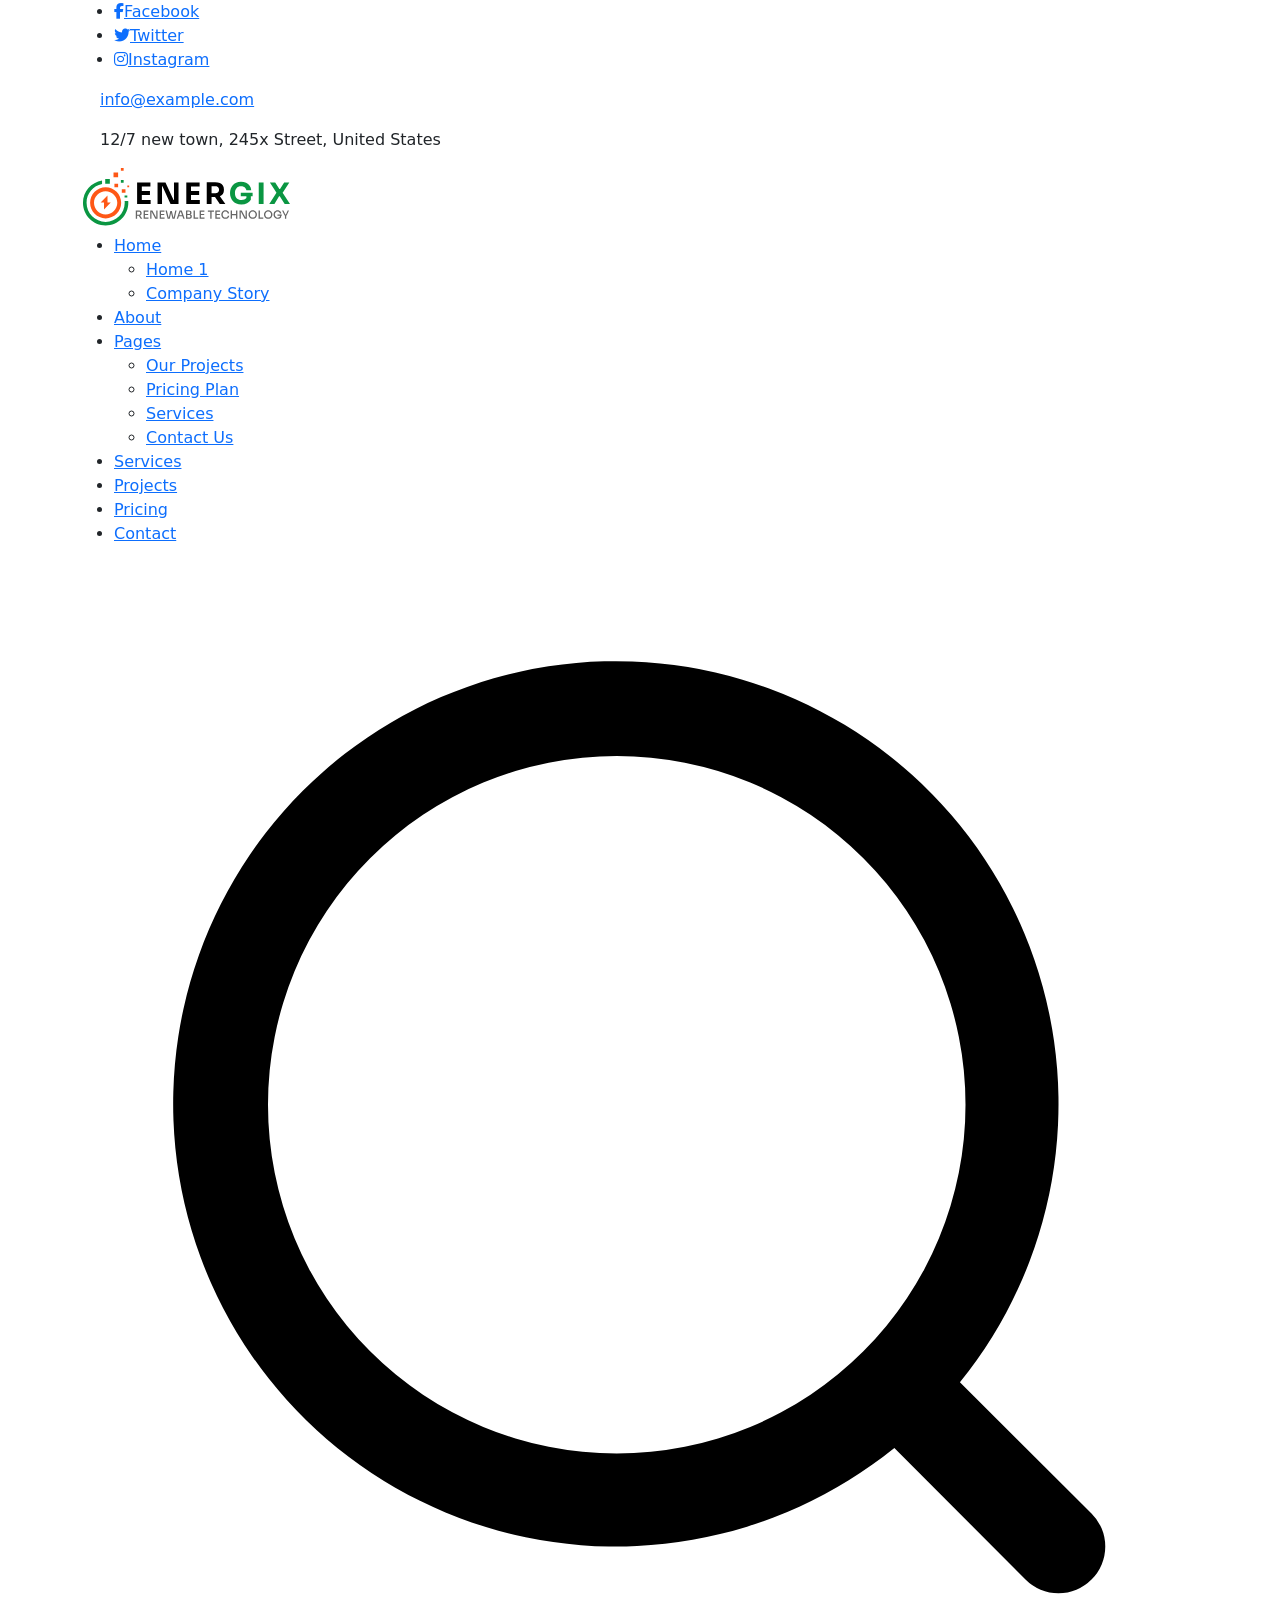
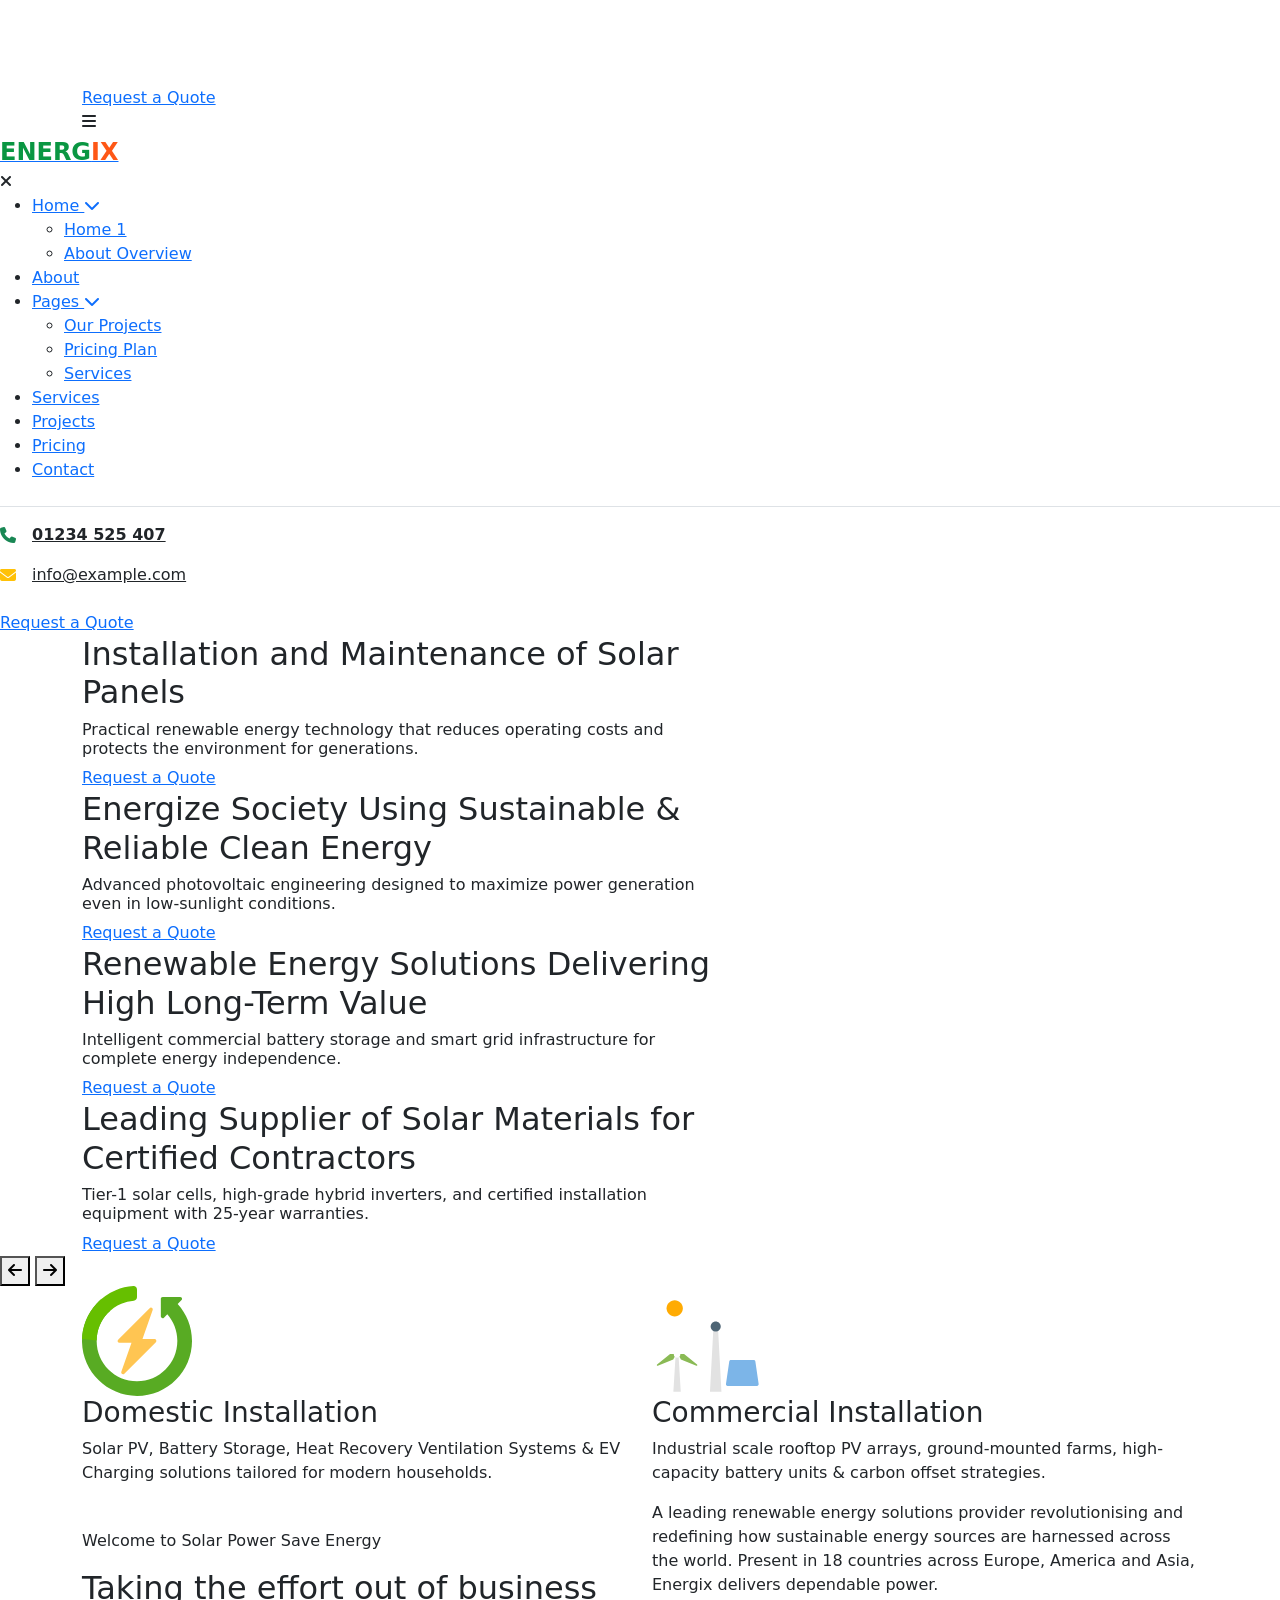
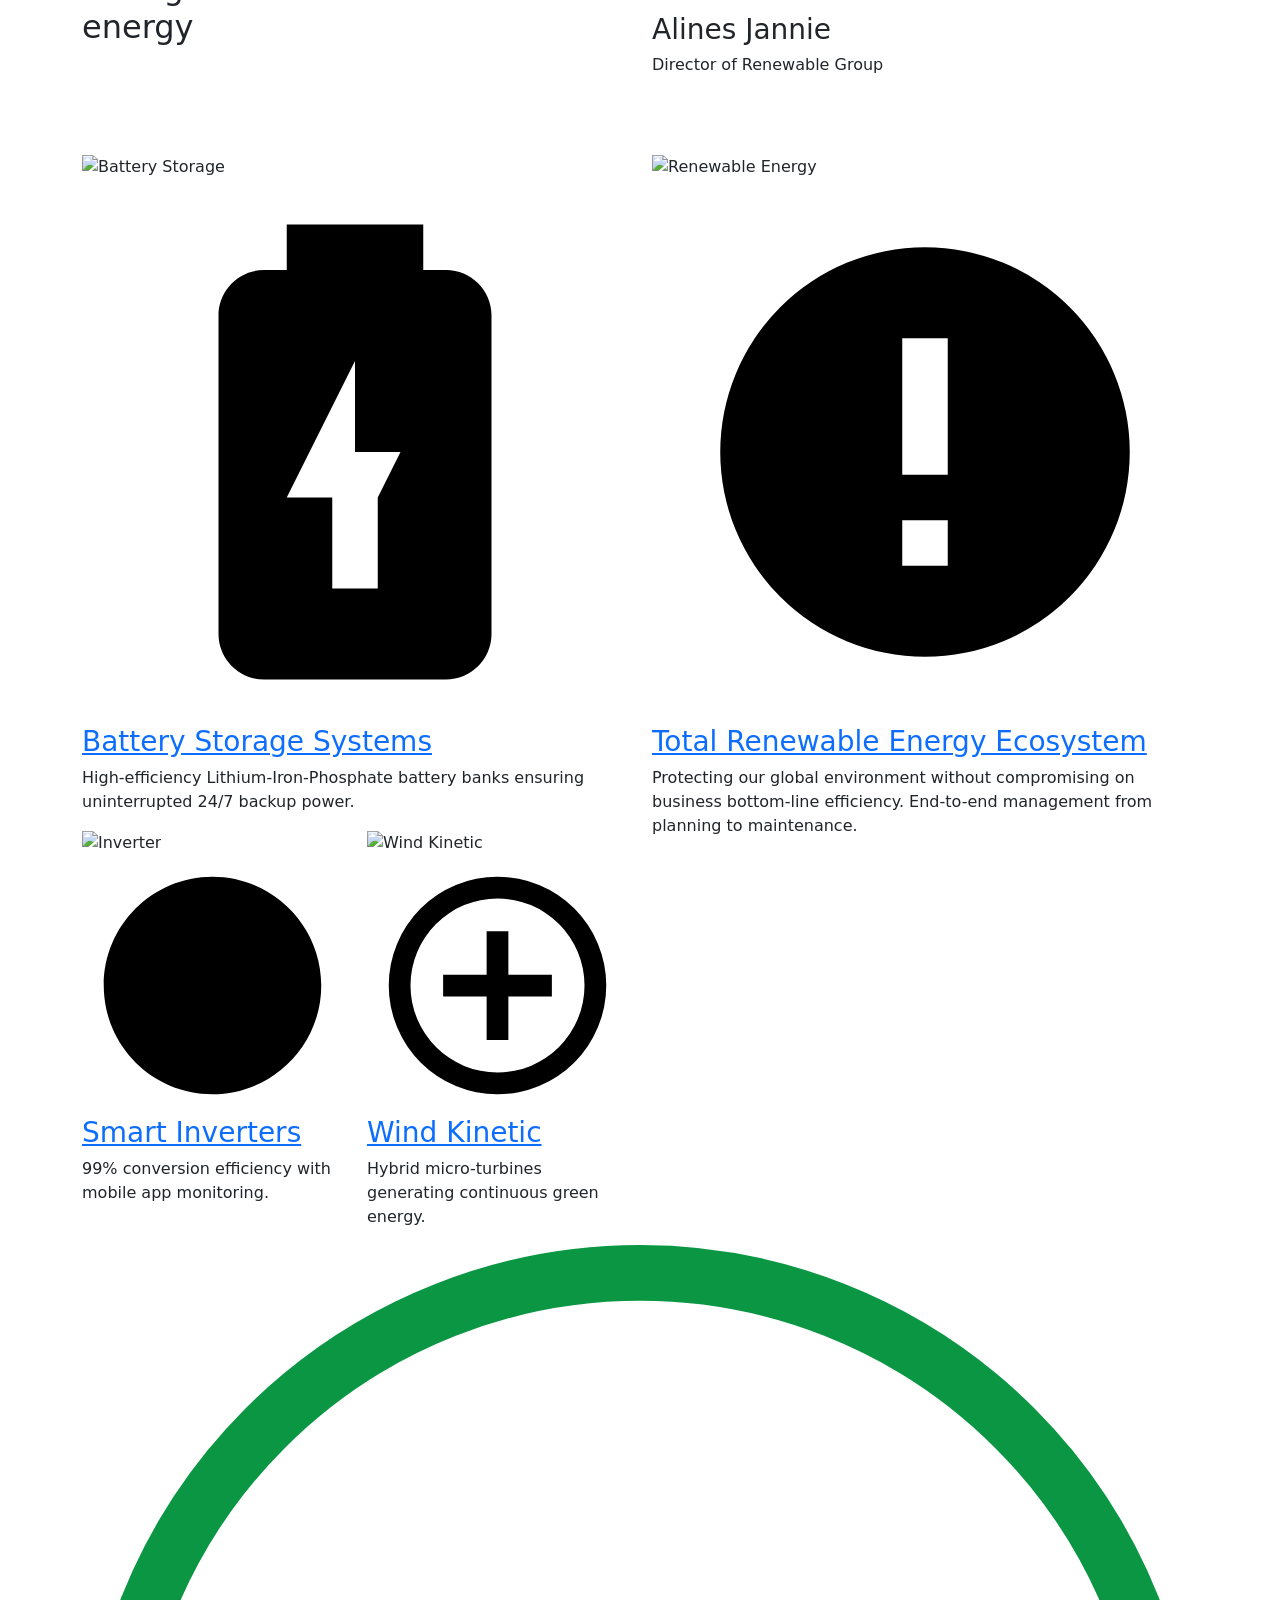
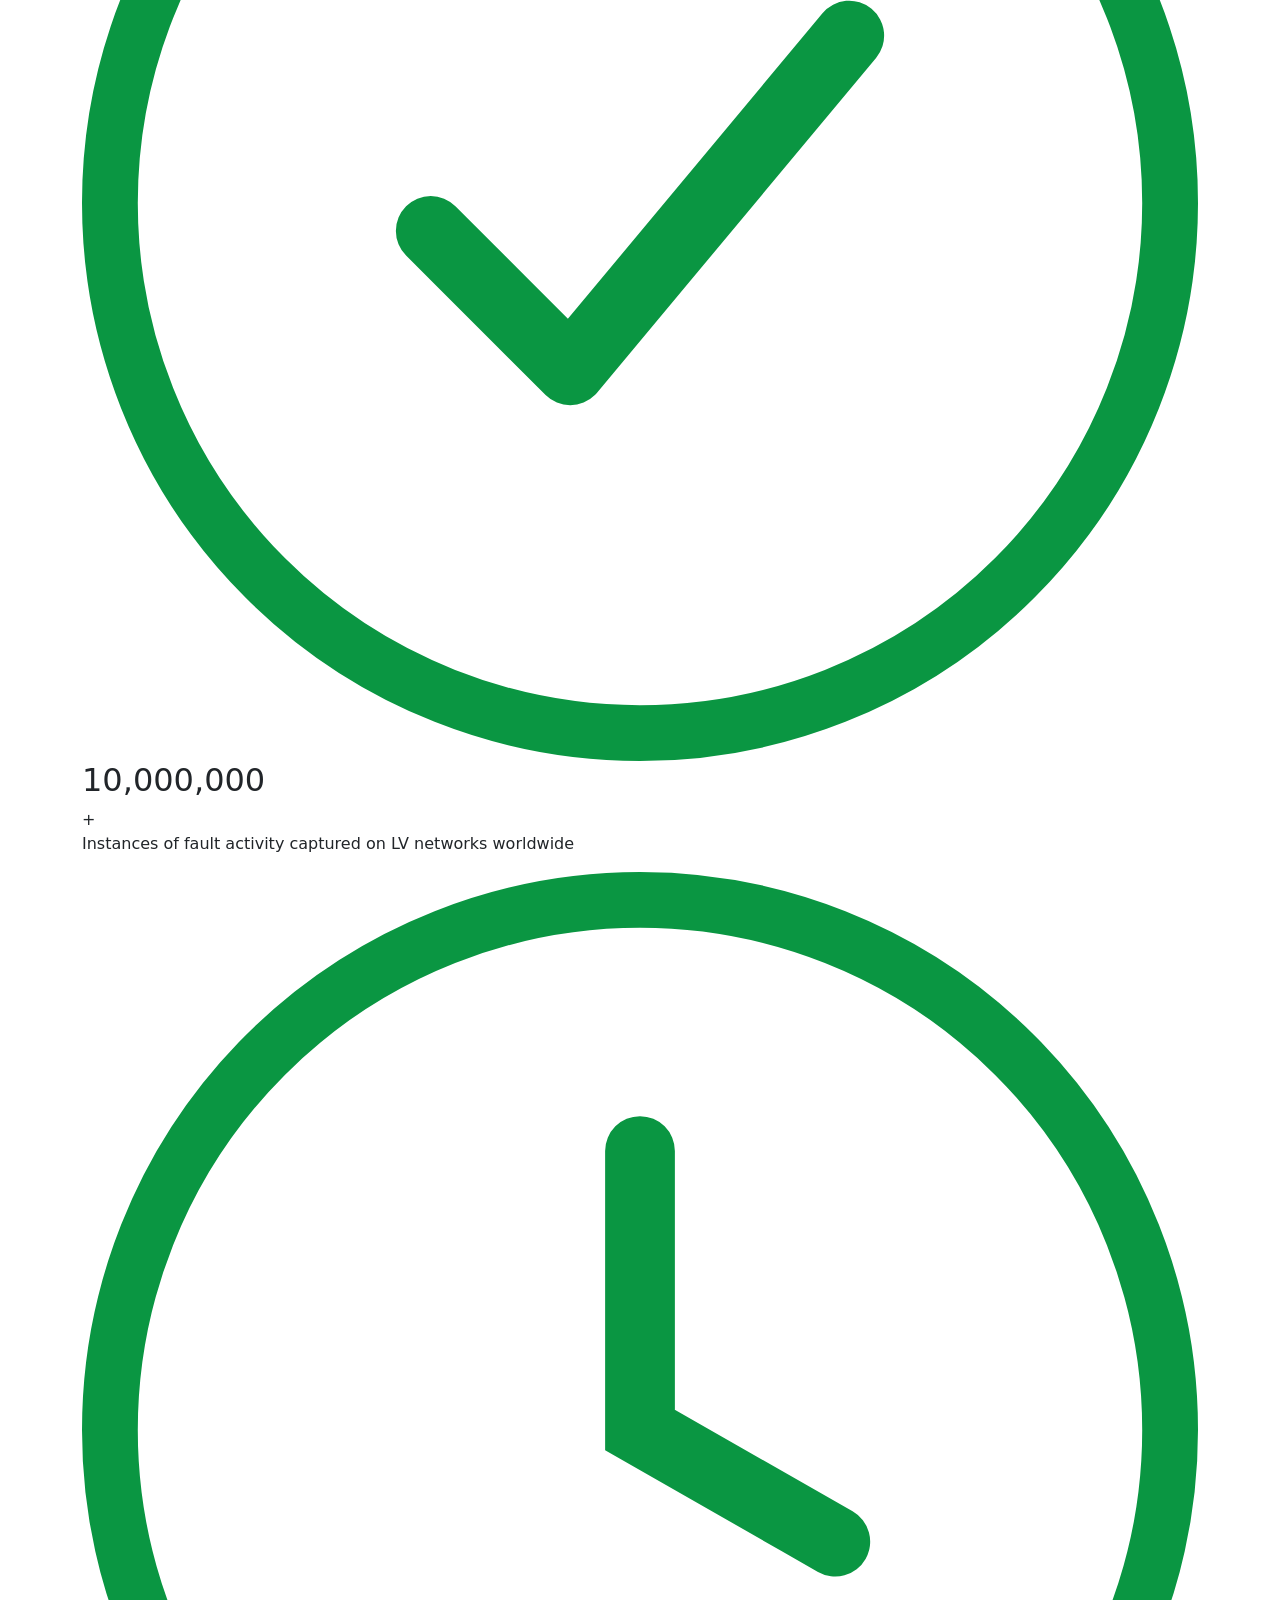
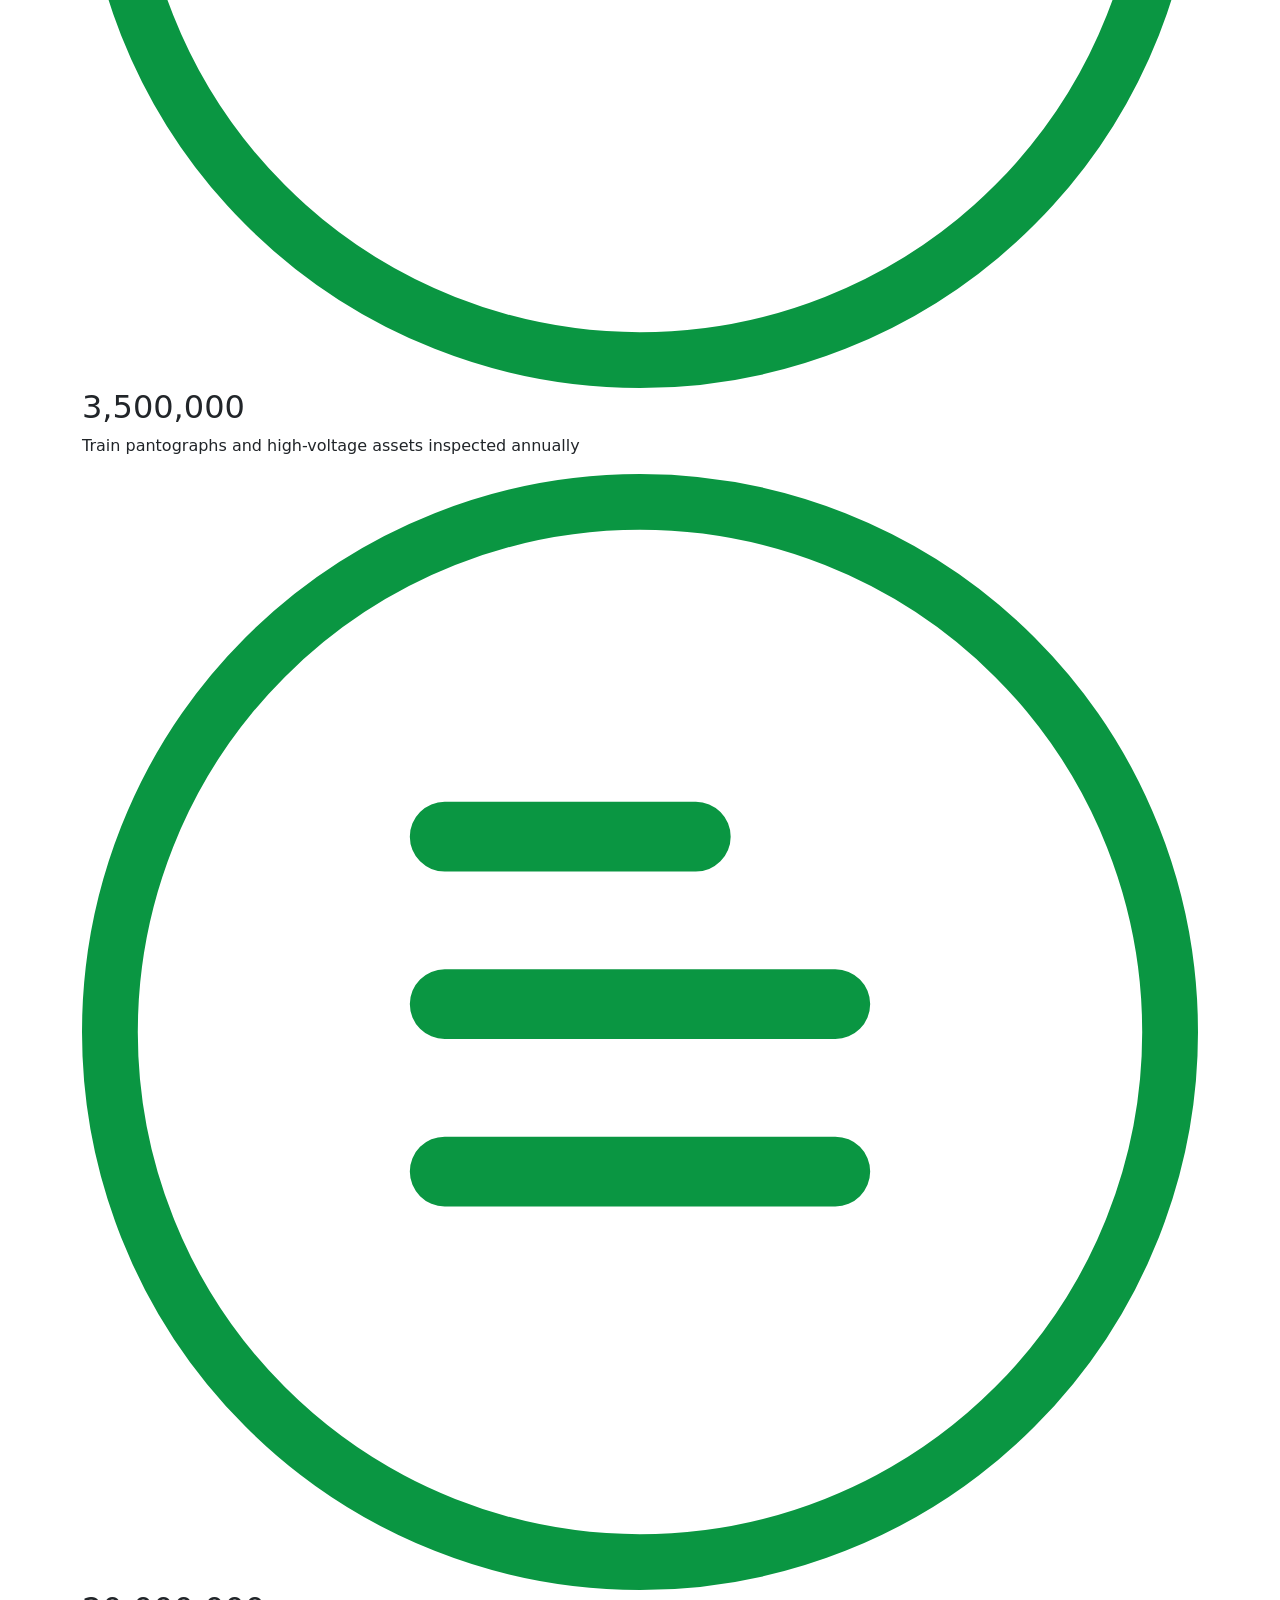
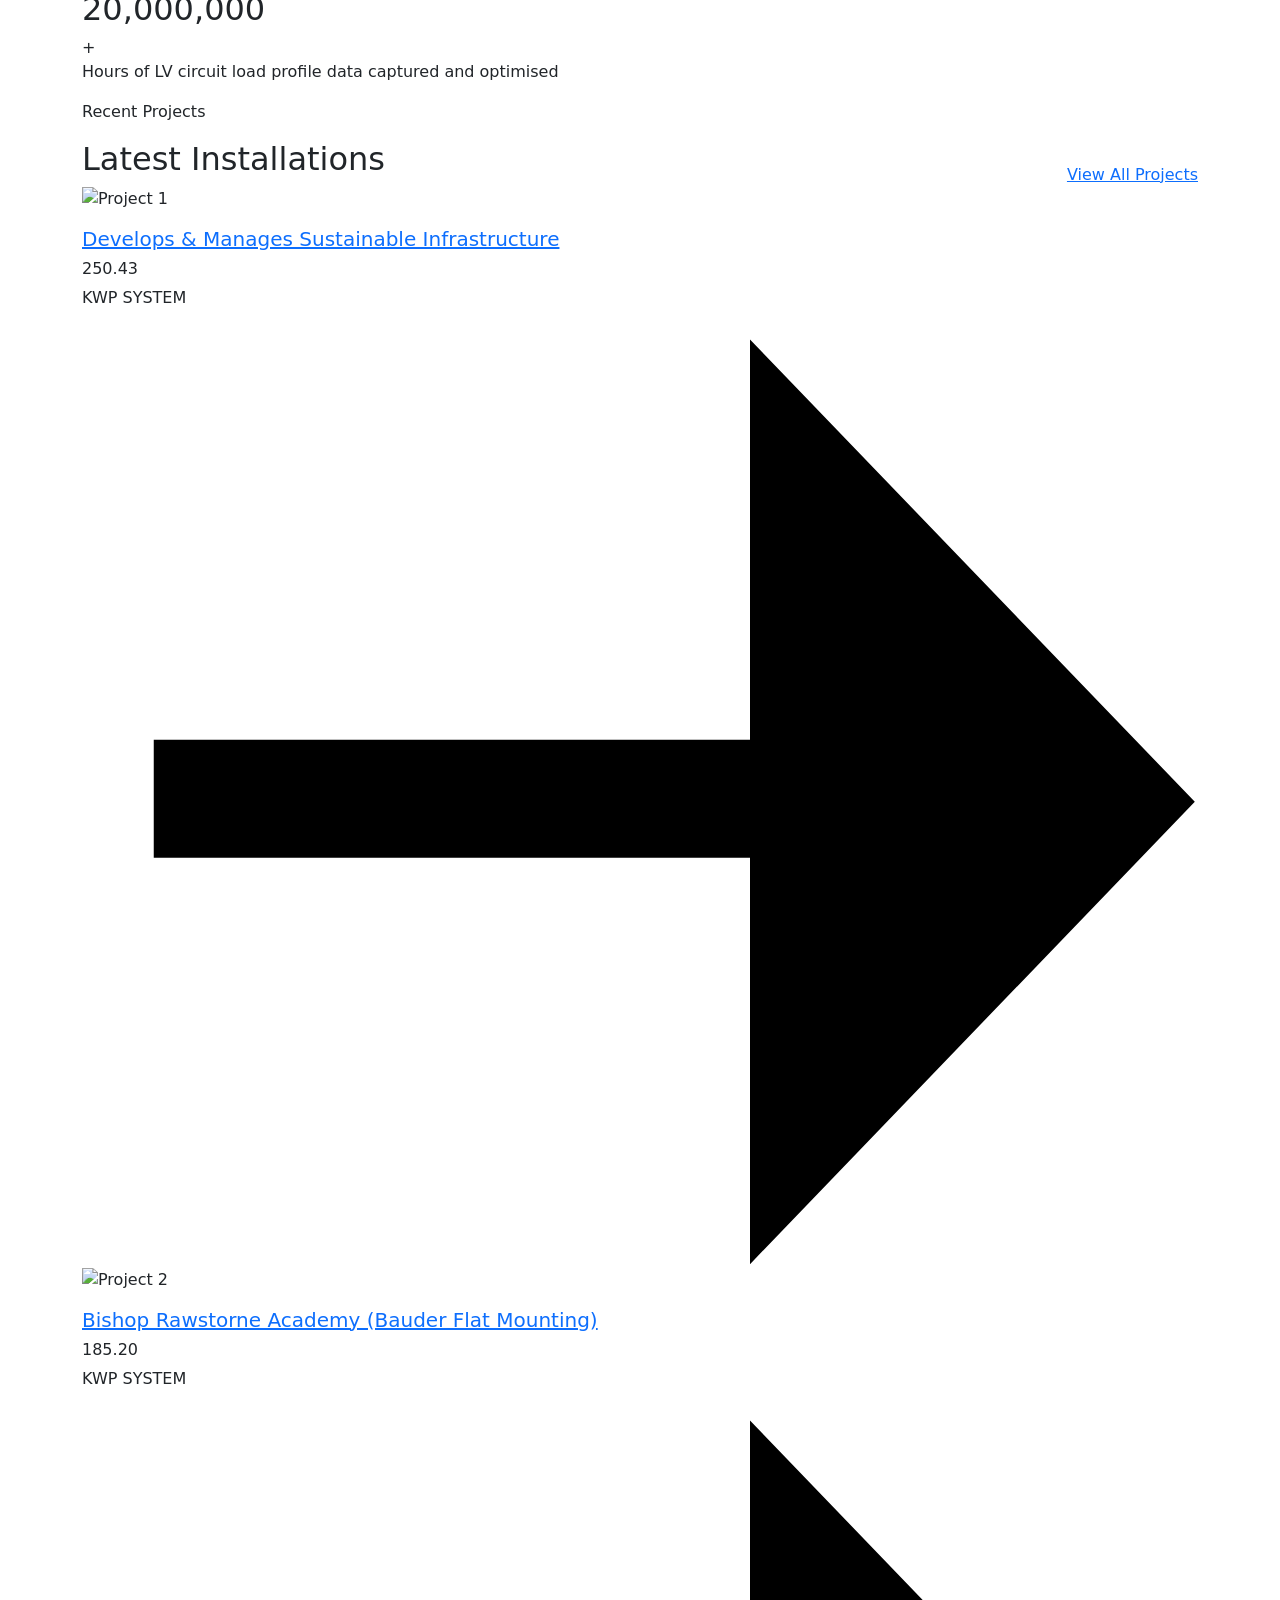
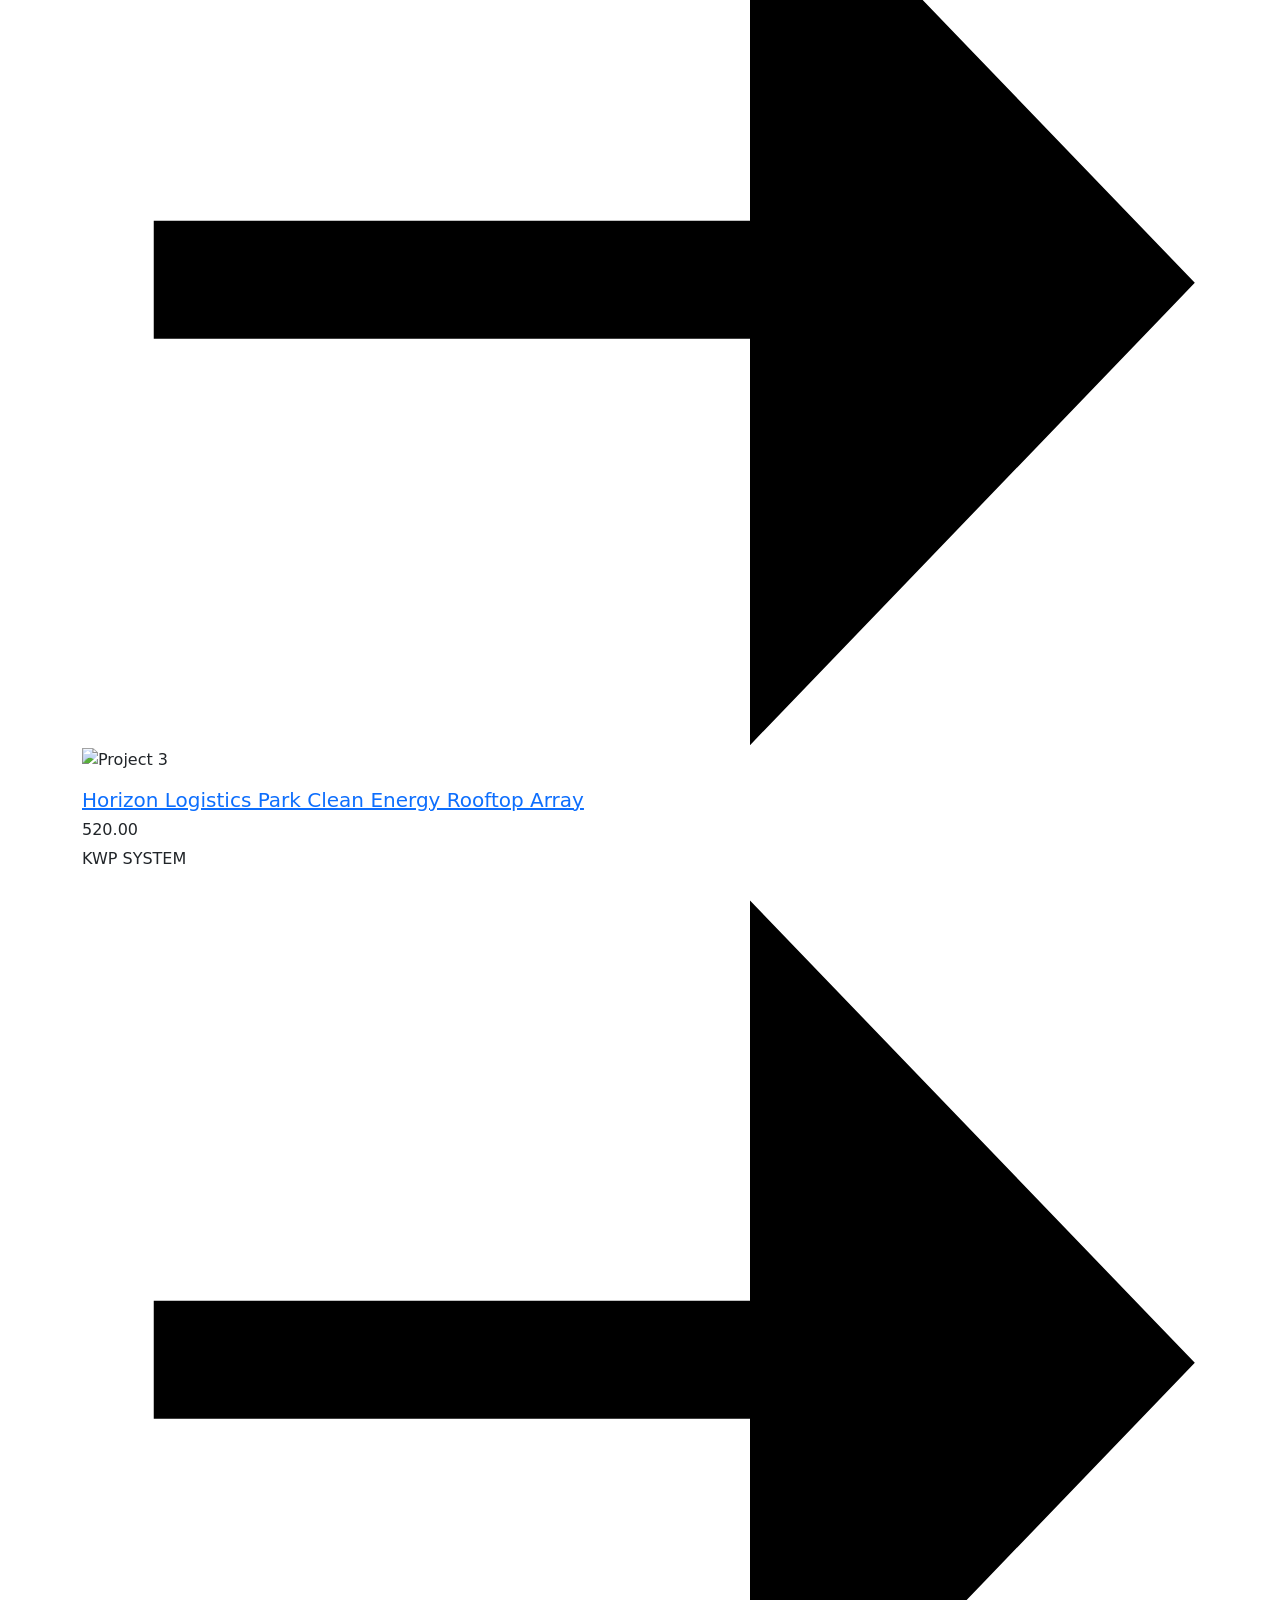
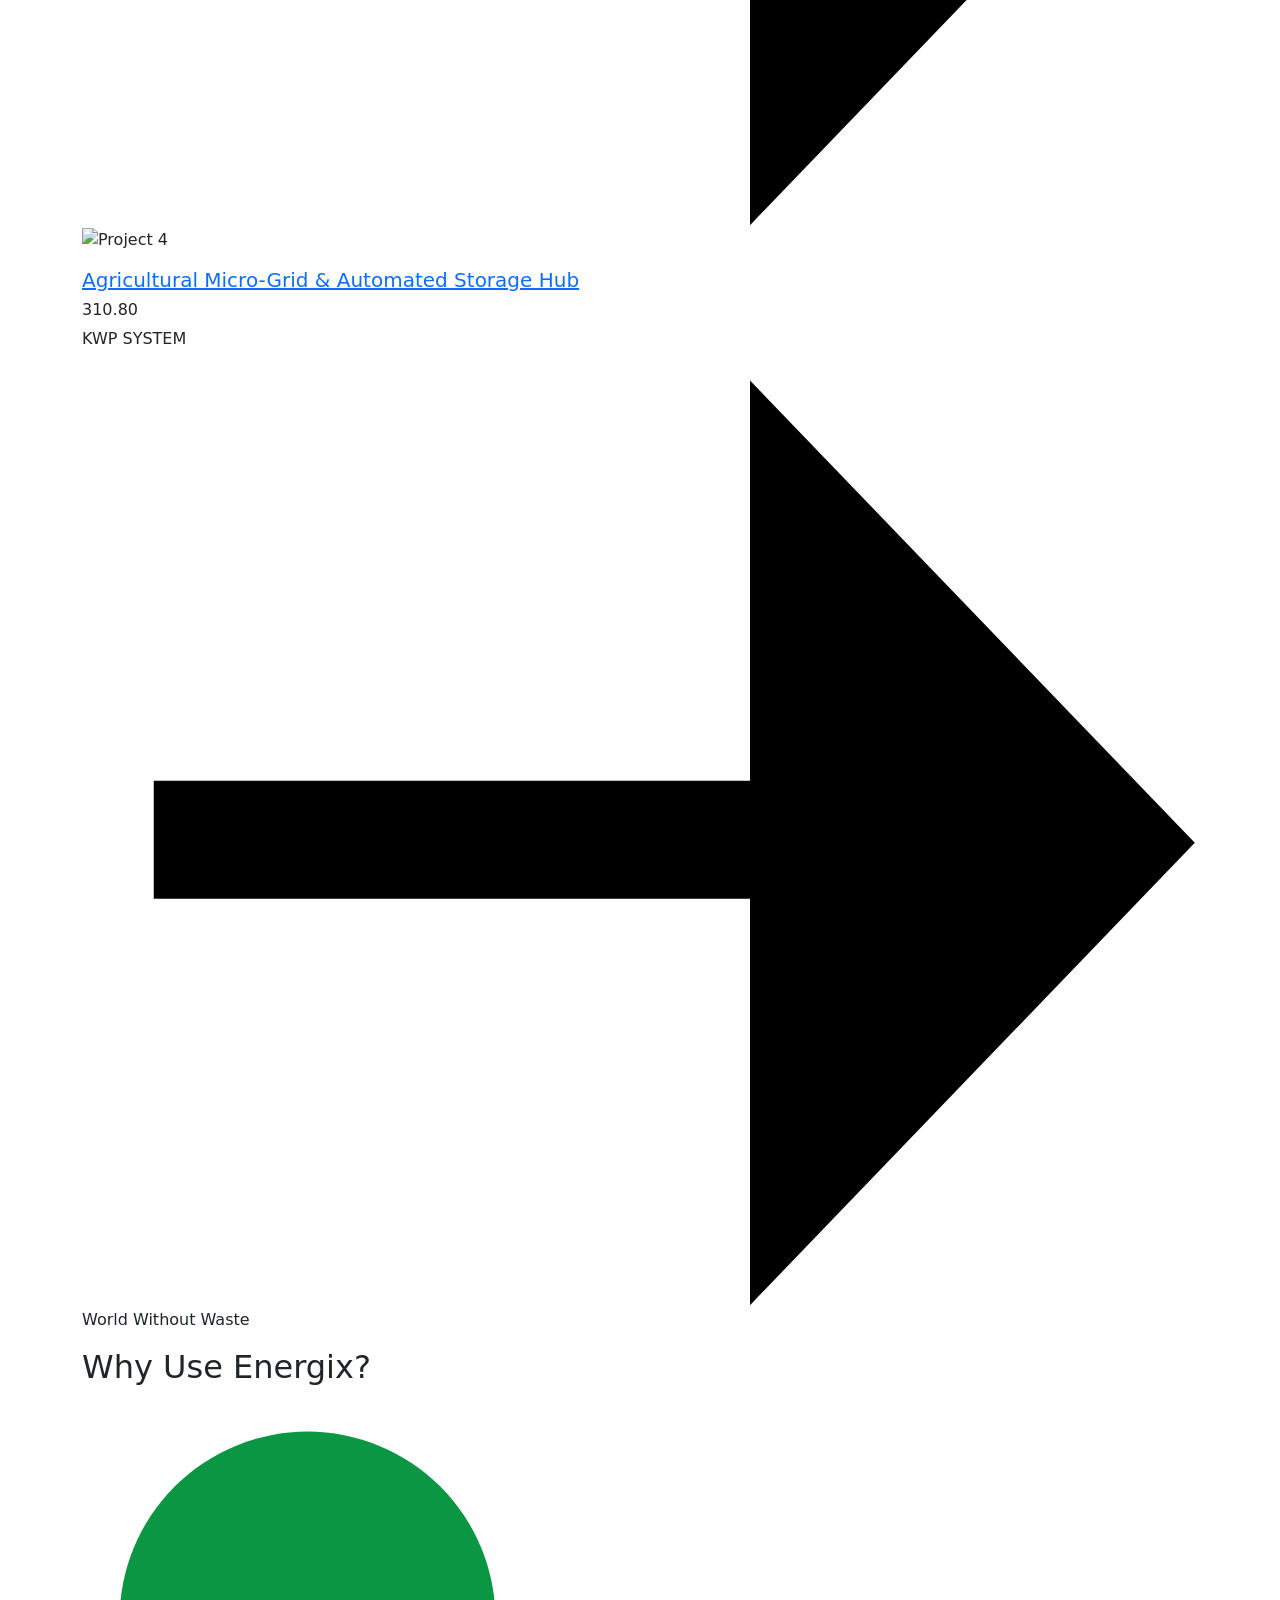
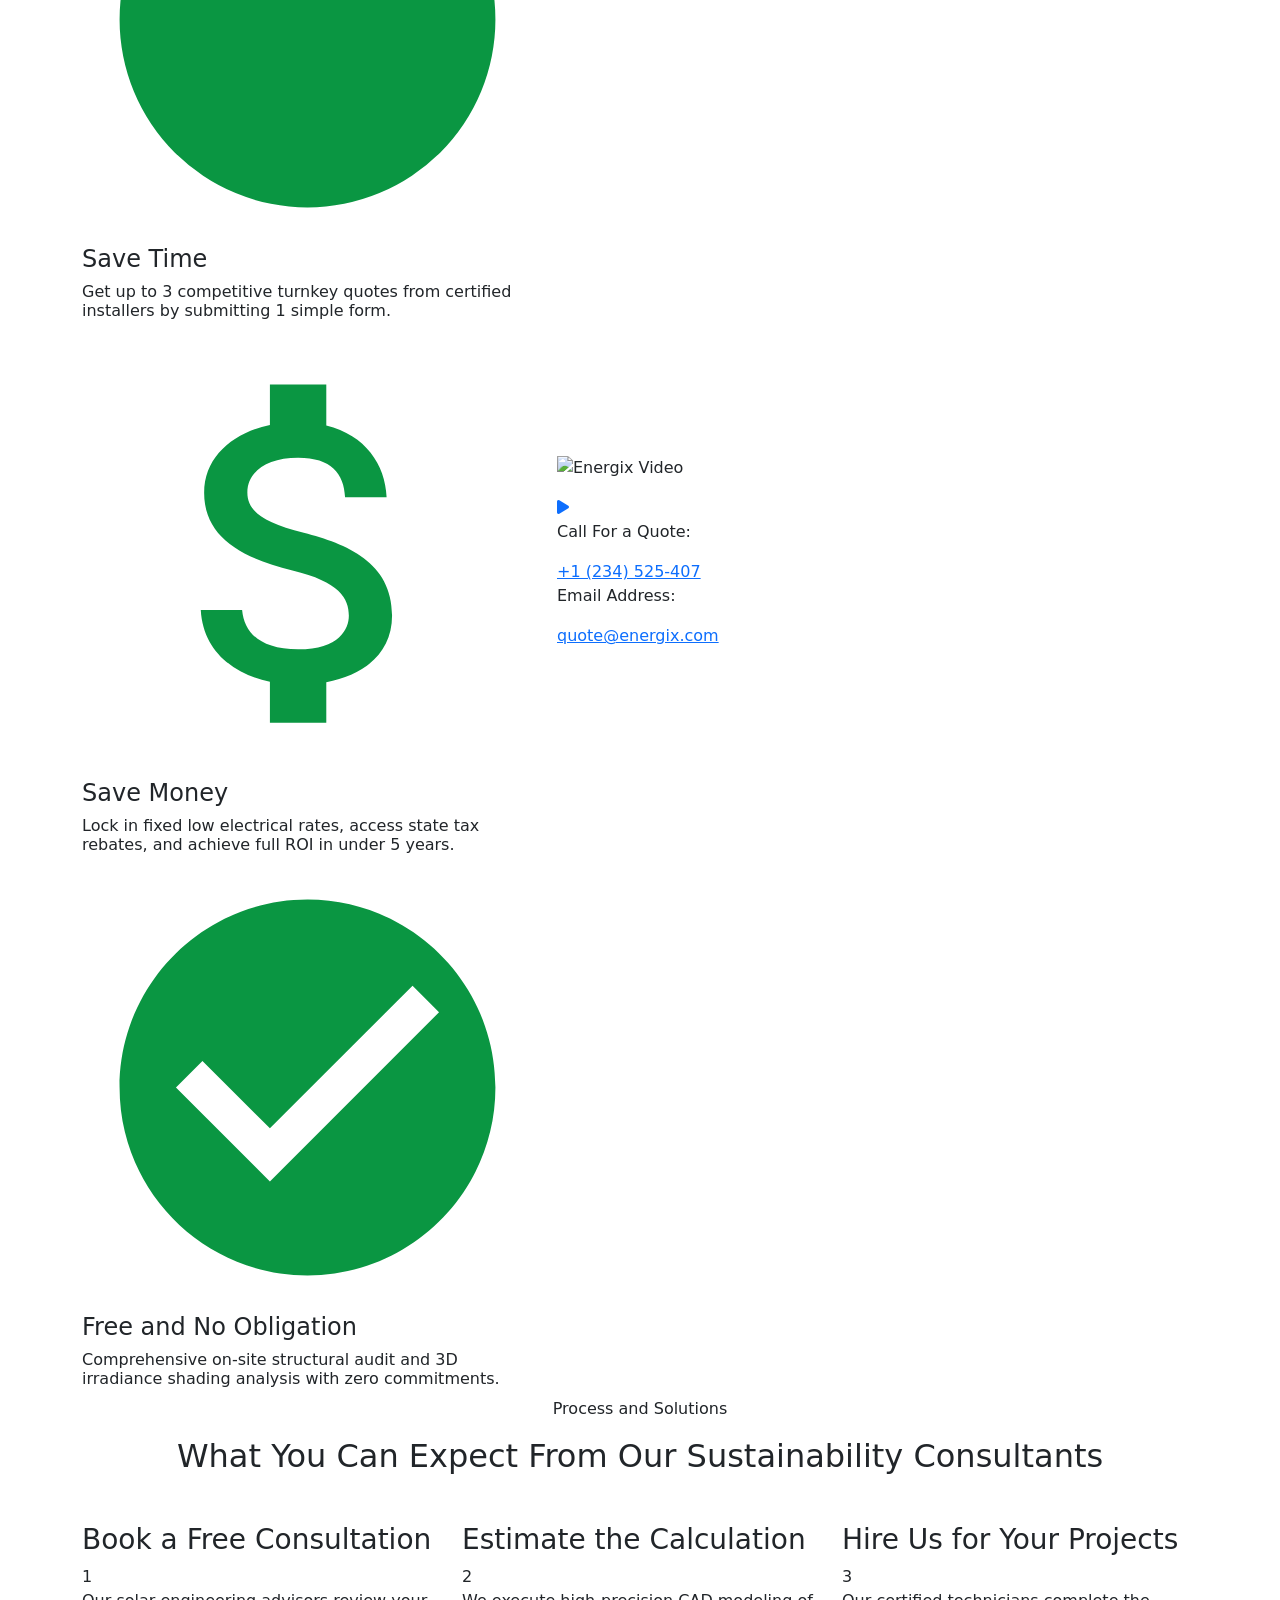
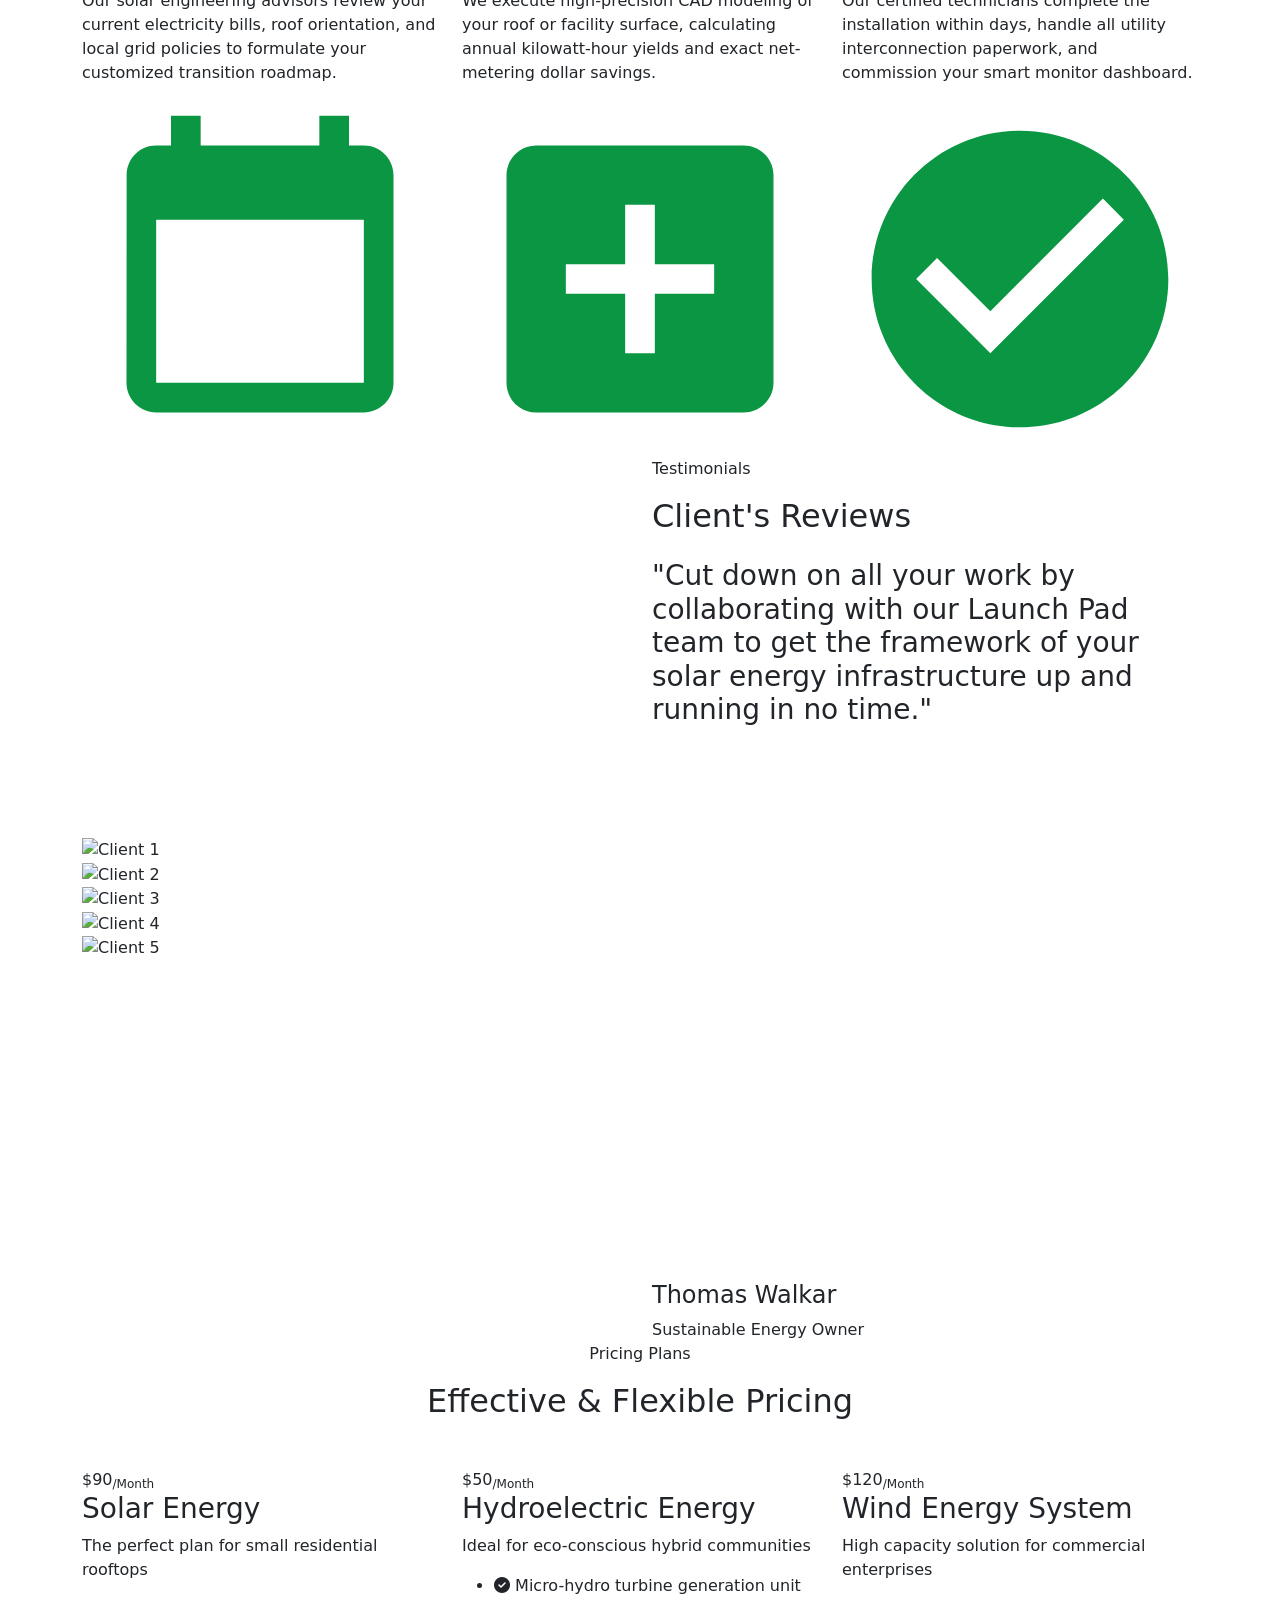
==== index.html @ c4b63432 "Add files via upload" ====
<!DOCTYPE html>
<html lang="en">
<head>
  <meta charset="utf-8">
  <meta name="viewport" content="width=device-width, initial-scale=1.0">
  <title>Energix - Solar & Renewable Energy</title>
  <link rel="icon" type="image/png" href="https://wellconcept.co/html/energix/assets/img/favicon.png">

  <!-- Google Fonts: Sora -->
  <link rel="preconnect" href="https://fonts.googleapis.com">
  <link rel="preconnect" href="https://fonts.gstatic.com" crossorigin>
  <link href="https://fonts.googleapis.com/css2?family=Sora:wght@300;400;500;600;700;800&display=swap" rel="stylesheet">

  <!-- Bootstrap 5 CSS -->
  <link rel="stylesheet" href="https://cdn.jsdelivr.net/npm/bootstrap@5.3.2/dist/css/bootstrap.min.css">
  <!-- Font Awesome 6 -->
  <link rel="stylesheet" href="https://cdnjs.cloudflare.com/ajax/libs/font-awesome/6.4.2/css/all.min.css">

  <!-- Custom Stylesheets -->
  <link rel="stylesheet" href="assets/css/style.css">
  <link rel="stylesheet" href="assets/css/responsive.css">
  <link rel="stylesheet" href="assets/css/color.css">
</head>
<body>

<!-- Preloader -->
<div class="preloader">
  <div class="multi-spinner-container">
    <div class="multi-spinner">
      <div class="multi-spinner">
        <div class="multi-spinner">
          <div class="multi-spinner"></div>
        </div>
      </div>
    </div>
  </div>
</div>

<!-- Header -->
<header>
  <div class="top-bar">
    <div class="container">
      <div class="top-bar-text">
        <ul>
          <li><a href="#"><i class="fa-brands fa-facebook-f"></i>Facebook</a></li>
          <li><a href="#"><i class="fa-brands fa-twitter"></i>Twitter</a></li>
          <li><a href="#"><i class="fa-brands fa-instagram"></i>Instagram</a></li>
        </ul>
        <div class="top-bar-mail">
          <div class="d-flex align-items-center">
            <i>
              <svg width="18" height="15" viewBox="0 0 19 16" fill="none" xmlns="http://www.w3.org/2000/svg">
                <path d="M0.833252 10.7083C0.488074 10.7083 0.208252 10.9881 0.208252 11.3333C0.208252 11.6785 0.488074 11.9583 0.833252 11.9583H3.33325C3.67843 11.9583 3.95825 11.6785 3.95825 11.3333C3.95825 10.9881 3.67843 10.7083 3.33325 10.7083H0.833252Z" fill="white"/>
                <path d="M0.833252 13.2083C0.488074 13.2083 0.208252 13.4881 0.208252 13.8333C0.208252 14.1785 0.488074 14.4583 0.833252 14.4583H5.83325C6.17843 14.4583 6.45825 14.1785 6.45825 13.8333C6.45825 13.4881 6.17843 13.2083 5.83325 13.2083H0.833252Z" fill="white"/>
                <path d="M2.59071 2.24172L2.5 2.16667C2.757 1.81294 3.0305 1.55276 3.38422 1.29576C4.4795 0.5 6.04189 0.5 9.16667 0.5H10.8333C13.9581 0.5 15.5205 0.5 16.6157 1.29576C16.9695 1.55276 17.2214 1.78443 17.4784 2.13816L17.3737 2.24225L15.4505 4.16551C14.0491 5.56689 13.0416 6.5725 12.1726 7.23558C11.318 7.88758 10.6712 8.14908 9.99992 8.14908C9.3285 8.14908 8.68175 7.88758 7.82717 7.23558C6.95817 6.5725 5.95066 5.56689 4.54927 4.16551L2.92989 2.54612L2.59071 2.24172Z" fill="white"/>
                <path d="M1.6665 8.00002C1.6665 5.80009 1.6665 4.37457 1.94419 3.34125L2.06971 3.45391L3.69904 5.08322C5.05926 6.44344 6.12525 7.50944 7.06879 8.22936C8.03456 8.96619 8.94517 9.39911 9.99975 9.39911C11.0543 9.39911 11.9649 8.96619 12.9307 8.22936C13.8742 7.50944 14.9402 6.44344 16.3004 5.08324L18.0527 3.33093C18.3332 4.36507 18.3332 5.79277 18.3332 8.00002C18.3332 11.1248 18.3332 12.6872 17.5374 13.7824C17.2804 14.1362 16.9693 14.4473 16.6156 14.7043C15.5203 15.5 13.9579 15.5 10.8332 15.5H9.1665C7.9762 15.5 7.0126 15.5 6.21518 15.456C6.95154 15.2834 7.49984 14.6224 7.49984 13.8334C7.49984 12.9129 6.75365 12.1667 5.83317 12.1667H4.77687C4.91868 11.9215 4.99984 11.6369 4.99984 11.3334C4.99984 10.4129 4.25365 9.66669 3.33317 9.66669H1.67251C1.6665 9.16577 1.6665 8.61294 1.6665 8.00002Z" fill="white"/>
              </svg>
            </i>
            <a href="mailto:info@example.com"><p>info@example.com</p></a>
          </div>
          <div class="d-flex align-items-center">
            <i>
              <svg width="18" height="18" viewBox="0 0 20 20" fill="none" xmlns="http://www.w3.org/2000/svg">
                <path d="M10 5.58319C8.59053 5.58319 7.44385 6.72991 7.44385 8.13936C7.44385 9.54882 8.59053 10.6955 10 10.6955C11.4095 10.6955 12.5562 9.54882 12.5562 8.13936C12.5562 6.72991 11.4095 5.58319 10 5.58319Z" fill="white"/>
                <path d="M15.9814 2.47758C14.3837 0.879883 12.2595 0 10 0C7.74055 0 5.61629 0.879883 4.01863 2.47758C2.4209 4.07531 1.54102 6.19953 1.54102 8.45895C1.54102 13.0298 5.86289 16.8315 8.18476 18.874C8.50738 19.1578 8.78602 19.4029 9.00793 19.6102C9.28609 19.8701 9.64297 20 9.99996 20C10.3569 20 10.7139 19.87 10.992 19.6103C11.214 19.4029 11.4926 19.1579 11.8152 18.874C14.1371 16.8316 18.4589 13.0298 18.4589 8.45898C18.4589 6.19953 17.5791 4.07531 15.9814 2.47758ZM10 11.8671C7.94449 11.8671 6.27226 10.1948 6.27226 8.13934C6.27226 6.08383 7.94449 4.4116 10 4.4116C12.0555 4.4116 13.7277 6.08383 13.7277 8.13934C13.7277 10.1948 12.0555 11.8671 10 11.8671Z" fill="white"/>
              </svg>
            </i>
            <p>12/7 new town, 245x Street, United States</p>
          </div>
        </div>
      </div>
    </div>
  </div>

  <div class="container">
    <div class="menu-bar">
      <div class="logo">
        <a href="index.html">
          <svg width="210" height="58" viewBox="0 0 226 63" fill="none" xmlns="http://www.w3.org/2000/svg">
            <path d="M57.3542 55V46.18H58.7942V55H57.3542ZM62.7302 55L59.9462 51.148H61.5782L64.4462 55H62.7302ZM58.3262 51.952V50.74H60.6062C60.9502 50.74 61.2462 50.672 61.4942 50.536C61.7422 50.392 61.9302 50.196 62.0582 49.948C62.1942 49.7 62.2622 49.412 62.2622 49.084C62.2622 48.764 62.1942 48.48 62.0582 48.232C61.9302 47.984 61.7422 47.788 61.4942 47.644C61.2462 47.5 60.9502 47.428 60.6062 47.428H58.3262V46.18H60.4142C61.0862 46.18 61.6702 46.284 62.1662 46.492C62.6622 46.692 63.0462 46.996 63.3182 47.404C63.5902 47.812 63.7262 48.336 63.7262 48.976V49.168C63.7262 49.808 63.5862 50.332 63.3062 50.74C63.0342 51.148 62.6502 51.452 62.1542 51.652C61.6662 51.852 61.0862 51.952 60.4142 51.952H58.3262ZM65.8738 55V46.24H67.3018V55H65.8738ZM67.0618 55V53.752H71.1658V55H67.0618ZM67.0618 51.172V49.924H70.8298V51.172H67.0618ZM67.0618 47.488V46.24H71.0578V47.488H67.0618ZM73.0456 55V46.24H75.3976L79.4656 53.764H79.8616L79.6216 53.98V46.24H80.9896V55H78.6136L74.5456 47.476H74.1496L74.3896 47.26V55H73.0456ZM83.3464 55V46.24H84.7744V55H83.3464ZM84.5344 55V53.752H88.6384V55H84.5344ZM84.5344 51.172V49.924H88.3024V51.172H84.5344ZM84.5344 47.488V46.24H88.5304V47.488H84.5344ZM91.9583 55L89.6663 46.24H91.1543L93.0863 54.052L92.5703 53.764H93.8783L93.3143 54.052L94.8623 46.588H96.1343L94.2983 55H91.9583ZM97.2143 55L95.1983 46.588H96.5303L98.2943 54.052L97.7423 53.764H99.0503L98.5103 54.052L100.226 46.24H101.642L99.5783 55H97.2143ZM101.853 55L104.925 46.24H107.313L110.481 55H108.993L106.221 47.2L106.809 47.476H105.357L105.981 47.2L103.293 55H101.853ZM103.845 52.528L104.301 51.28H107.973L108.441 52.528H103.845ZM113.116 55.048V53.848H115.432C115.864 53.848 116.196 53.728 116.428 53.488C116.668 53.248 116.788 52.92 116.788 52.504C116.788 52.08 116.672 51.752 116.44 51.52C116.208 51.28 115.872 51.16 115.432 51.16H113.116V50.248H115.288C115.864 50.248 116.372 50.32 116.812 50.464C117.252 50.6 117.6 50.828 117.856 51.148C118.112 51.468 118.24 51.904 118.24 52.456V52.624C118.24 53.136 118.128 53.576 117.904 53.944C117.688 54.304 117.36 54.58 116.92 54.772C116.488 54.956 115.944 55.048 115.288 55.048H113.116ZM111.928 55.048V46.18H113.356V55.048H111.928ZM113.116 50.908V50.008H115.108C115.564 50.008 115.896 49.888 116.104 49.648C116.32 49.4 116.428 49.084 116.428 48.7C116.428 48.308 116.32 47.992 116.104 47.752C115.896 47.504 115.564 47.38 115.108 47.38H113.116V46.18H114.928C115.904 46.18 116.64 46.388 117.136 46.804C117.632 47.212 117.88 47.8 117.88 48.568V48.736C117.88 49.28 117.752 49.712 117.496 50.032C117.248 50.352 116.9 50.58 116.452 50.716C116.012 50.844 115.504 50.908 114.928 50.908H113.116ZM120.132 55V46.24H121.572V55H120.132ZM121.332 55V53.716H125.232V55H121.332ZM126.718 55V46.24H128.146V55H126.718ZM127.906 55V53.752H132.01V55H127.906ZM127.906 51.172V49.924H131.674V51.172H127.906ZM127.906 47.488V46.24H131.902V47.488H127.906ZM138.266 55V47.272H139.706V55H138.266ZM135.674 47.512V46.24H142.31V47.512H135.674ZM143.768 55V46.24H145.196V55H143.768ZM144.956 55V53.752H149.06V55H144.956ZM144.956 51.172V49.924H148.724V51.172H144.956ZM144.956 47.488V46.24H148.952V47.488H144.956ZM154.746 55.216C153.946 55.216 153.262 55.08 152.694 54.808C152.134 54.528 151.678 54.164 151.326 53.716C150.982 53.26 150.726 52.772 150.558 52.252C150.398 51.724 150.318 51.216 150.318 50.728V50.464C150.318 49.928 150.402 49.396 150.57 48.868C150.738 48.34 150.994 47.86 151.338 47.428C151.69 46.996 152.142 46.648 152.694 46.384C153.254 46.12 153.914 45.988 154.674 45.988C155.466 45.988 156.15 46.128 156.726 46.408C157.302 46.688 157.758 47.08 158.094 47.584C158.438 48.08 158.642 48.668 158.706 49.348H157.254C157.19 48.9 157.038 48.528 156.798 48.232C156.566 47.928 156.266 47.7 155.898 47.548C155.538 47.396 155.13 47.32 154.674 47.32C154.202 47.32 153.782 47.404 153.414 47.572C153.054 47.74 152.754 47.972 152.514 48.268C152.274 48.564 152.09 48.912 151.962 49.312C151.842 49.704 151.782 50.136 151.782 50.608C151.782 51.056 151.842 51.48 151.962 51.88C152.09 52.272 152.278 52.62 152.526 52.924C152.774 53.228 153.082 53.464 153.45 53.632C153.826 53.8 154.258 53.884 154.746 53.884C155.45 53.884 156.042 53.712 156.522 53.368C157.002 53.016 157.294 52.516 157.398 51.868H158.862C158.782 52.484 158.574 53.048 158.238 53.56C157.902 54.064 157.442 54.468 156.858 54.772C156.274 55.068 155.57 55.216 154.746 55.216ZM166.276 55V46.24H167.716V55H166.276ZM160.432 55V46.24H161.872V55H160.432ZM161.596 51.268V49.984H166.552V51.268H161.596ZM170.065 55V46.24H172.417L176.485 53.764H176.881L176.641 53.98V46.24H178.009V55H175.633L171.565 47.476H171.169L171.409 47.26V55H170.065ZM184.386 55.216C183.594 55.216 182.91 55.08 182.334 54.808C181.766 54.528 181.294 54.16 180.918 53.704C180.542 53.248 180.262 52.76 180.078 52.24C179.902 51.712 179.814 51.208 179.814 50.728V50.464C179.814 49.936 179.906 49.408 180.09 48.88C180.282 48.352 180.566 47.872 180.942 47.44C181.326 47 181.802 46.648 182.37 46.384C182.946 46.12 183.618 45.988 184.386 45.988C185.154 45.988 185.822 46.12 186.39 46.384C186.958 46.648 187.434 47 187.818 47.44C188.202 47.872 188.486 48.352 188.67 48.88C188.862 49.408 188.958 49.936 188.958 50.464V50.728C188.958 51.208 188.866 51.712 188.682 52.24C188.498 52.76 188.218 53.248 187.842 53.704C187.474 54.16 187.002 54.528 186.426 54.808C185.85 55.08 185.17 55.216 184.386 55.216ZM184.386 53.884C184.866 53.884 185.298 53.796 185.682 53.62C186.066 53.444 186.394 53.204 186.666 52.9C186.938 52.596 187.142 52.248 187.278 51.856C187.422 51.464 187.494 51.048 187.494 50.608C187.494 50.144 187.422 49.716 187.278 49.324C187.134 48.924 186.926 48.576 186.654 48.28C186.39 47.976 186.066 47.74 185.682 47.572C185.298 47.404 184.866 47.32 184.386 47.32C183.906 47.32 183.474 47.404 183.09 47.572C182.706 47.74 182.378 47.976 182.106 48.28C181.834 48.576 181.626 48.924 181.482 49.324C181.346 49.716 181.278 50.144 181.278 50.608C181.278 51.048 181.346 51.464 181.482 51.856C181.626 52.248 181.834 52.596 182.106 52.9C182.378 53.204 182.706 53.444 183.09 53.62C183.474 53.796 183.906 53.884 184.386 53.884ZM190.749 55V46.24H192.189V55H190.749ZM191.949 55V53.716H195.849V55H191.949ZM201.202 55.216C200.41 55.216 199.726 55.08 199.15 54.808C198.582 54.528 198.11 54.16 197.734 53.704C197.358 53.248 197.078 52.76 196.894 52.24C196.718 51.712 196.63 51.208 196.63 50.728V50.464C196.63 49.936 196.722 49.408 196.906 48.88C197.098 48.352 197.382 47.872 197.758 47.44C198.142 47 198.618 46.648 199.186 46.384C199.762 46.12 200.434 45.988 201.202 45.988C201.97 45.988 202.638 46.12 203.206 46.384C203.774 46.648 204.25 47 204.634 47.44C205.018 47.872 205.302 48.352 205.486 48.88C205.678 49.408 205.774 49.936 205.774 50.464V50.728C205.774 51.208 205.682 51.712 205.498 52.24C205.314 52.76 205.034 53.248 204.658 53.704C204.29 54.16 203.818 54.528 203.242 54.808C202.666 55.08 201.986 55.216 201.202 55.216ZM201.202 53.884C201.682 53.884 202.114 53.796 202.498 53.62C202.882 53.444 203.21 53.204 203.482 52.9C203.754 52.596 203.958 52.248 204.094 51.856C204.238 51.464 204.31 51.048 204.31 50.608C204.31 50.144 204.238 49.716 204.094 49.324C203.95 48.924 203.742 48.576 203.47 48.28C203.206 47.976 202.882 47.74 202.498 47.572C202.114 47.404 201.682 47.32 201.202 47.32C200.722 47.32 200.29 47.404 199.906 47.572C199.522 47.74 199.194 47.976 198.922 48.28C198.65 48.576 198.442 48.924 198.298 49.324C198.162 49.716 198.094 50.144 198.094 50.608C198.094 51.048 198.162 51.464 198.298 51.856C198.442 52.248 198.65 52.596 198.922 52.9C199.194 53.204 199.522 53.444 199.906 53.62C200.29 53.796 200.722 53.884 201.202 53.884ZM211.561 55.216C210.841 55.216 210.201 55.1 209.641 54.868C209.081 54.628 208.605 54.3 208.213 53.884C207.821 53.468 207.521 52.984 207.313 52.432C207.113 51.88 207.013 51.296 207.013 50.68V50.416C207.013 49.864 207.109 49.324 207.301 48.796C207.493 48.268 207.773 47.792 208.141 47.368C208.517 46.944 208.973 46.608 209.509 46.36C210.053 46.112 210.673 45.988 211.369 45.988C212.113 45.988 212.777 46.132 213.361 46.42C213.945 46.7 214.413 47.092 214.765 47.596C215.117 48.092 215.321 48.668 215.377 49.324H213.913C213.865 48.892 213.717 48.528 213.469 48.232C213.229 47.936 212.925 47.712 212.557 47.56C212.197 47.4 211.801 47.32 211.369 47.32C210.937 47.32 210.541 47.4 210.181 47.56C209.829 47.712 209.525 47.932 209.269 48.22C209.013 48.5 208.817 48.84 208.681 49.24C208.545 49.632 208.477 50.072 208.477 50.56C208.477 51.104 208.549 51.584 208.693 52C208.845 52.416 209.057 52.768 209.329 53.056C209.601 53.336 209.925 53.552 210.301 53.704C210.685 53.848 211.105 53.92 211.561 53.92C212.193 53.92 212.745 53.792 213.217 53.536C213.697 53.272 214.057 52.932 214.297 52.516L213.925 53.92V51.484H215.269V53.5C214.877 54.044 214.365 54.468 213.733 54.772C213.109 55.068 212.385 55.216 211.561 55.216ZM211.261 51.772V50.644H216.001V51.772H211.261ZM218.96 51.616L216.248 46.24H217.736L219.92 50.656L219.5 50.524H220.772L220.328 50.656L222.356 46.24H223.76L221.228 51.616H218.96ZM219.392 55V51.364H220.796V55H219.392Z" fill="#666666"/>
            <path d="M58.8022 39V15.64H63.9222V39H58.8022ZM63.2822 39V34.648H73.4902V39H63.2822ZM63.2822 29.304V24.952H72.7542V29.304H63.2822ZM63.2822 19.992V15.64H73.2662V19.992H63.2822ZM81.0022 39V15.64H89.6102L98.4102 34.744H99.4982L98.8582 35.32V15.64H103.786V39H95.1142L86.3142 19.896H85.2262L85.8662 19.32V39H81.0022ZM112.233 39V15.64H117.353V39H112.233ZM116.713 39V34.648H126.921V39H116.713ZM116.713 29.304V24.952H126.185V29.304H116.713ZM116.713 19.992V15.64H126.697V19.992H116.713ZM134.433 39V15.448H139.681V39H134.433ZM148.609 39L141.761 28.952H147.521L154.689 39H148.609ZM138.273 31.512V27.384H144.033C144.801 27.384 145.463 27.2347 146.017 26.936C146.593 26.616 147.031 26.1787 147.329 25.624C147.649 25.048 147.809 24.3867 147.809 23.64C147.809 22.8933 147.649 22.2427 147.329 21.688C147.031 21.112 146.593 20.6747 146.017 20.376C145.463 20.056 144.801 19.896 144.033 19.896H138.273V15.448H143.617C145.559 15.448 147.244 15.7467 148.673 16.344C150.103 16.92 151.201 17.784 151.969 18.936C152.737 20.088 153.121 21.5387 153.121 23.288V23.8C153.121 25.528 152.727 26.968 151.937 28.12C151.169 29.2507 150.071 30.104 148.641 30.68C147.233 31.2347 145.559 31.512 143.617 31.512H138.273Z" fill="black"/>
            <path d="M172.08 39.608C169.99 39.608 168.166 39.2667 166.608 38.584C165.051 37.88 163.76 36.9413 162.736 35.768C161.734 34.5947 160.987 33.2933 160.496 31.864C160.006 30.4347 159.76 29.0053 159.76 27.576V26.872C159.76 25.4 160.006 23.96 160.496 22.552C160.987 21.144 161.723 19.864 162.704 18.712C163.707 17.56 164.944 16.6427 166.416 15.96C167.91 15.2773 169.627 14.936 171.568 14.936C173.68 14.936 175.547 15.3307 177.168 16.12C178.79 16.888 180.091 17.9653 181.072 19.352C182.054 20.7173 182.619 22.3067 182.768 24.12H177.52C177.392 23.2667 177.051 22.52 176.496 21.88C175.963 21.24 175.27 20.7387 174.416 20.376C173.584 20.0133 172.635 19.832 171.568 19.832C170.544 19.832 169.627 20.0133 168.816 20.376C168.027 20.7387 167.344 21.2507 166.768 21.912C166.214 22.5733 165.787 23.3627 165.488 24.28C165.211 25.176 165.072 26.168 165.072 27.256C165.072 28.3867 165.222 29.4213 165.52 30.36C165.84 31.2773 166.299 32.0773 166.896 32.76C167.494 33.4213 168.23 33.9333 169.104 34.296C170 34.6587 170.992 34.84 172.08 34.84C173.531 34.84 174.79 34.5413 175.856 33.944C176.923 33.3467 177.691 32.5573 178.16 31.576L177.52 35.16V29.592H182.352V34.584C181.35 36.2053 179.963 37.4533 178.192 38.328C176.443 39.1813 174.406 39.608 172.08 39.608ZM171.408 30.616V26.84H184.272V30.616H171.408ZM190.929 39V15.64H196.177V39H190.929ZM202.354 39L210.322 26.552L210.386 27.096L203.026 15.64H208.786L213.33 22.936H214.066L218.546 15.64H224.146L216.754 27.16L216.658 26.648L224.882 39H219.09L213.778 30.744H213.01L207.954 39H202.354Z" fill="#0A9642"/>
            <path fill-rule="evenodd" clip-rule="evenodd" d="M24.6271 54.74C33.9441 54.74 41.497 47.187 41.497 37.87C41.497 28.5529 33.9441 21 24.6271 21C15.31 21 7.75708 28.5529 7.75708 37.87C7.75708 47.187 15.31 54.74 24.6271 54.74ZM24.6271 50.5225C31.6148 50.5225 37.2795 44.8578 37.2795 37.87C37.2795 30.8822 31.6148 25.2175 24.6271 25.2175C17.6393 25.2175 11.9746 30.8822 11.9746 37.87C11.9746 44.8578 17.6393 50.5225 24.6271 50.5225Z" fill="#FE5716"/>
            <path fill-rule="evenodd" clip-rule="evenodd" d="M49.2542 37.87C49.2542 51.4712 38.2283 62.4971 24.6271 62.4971C11.0259 62.4971 0 51.4712 0 37.87C0 25.5975 8.977 15.4216 20.7228 13.5507V17.5144C11.1445 19.3406 3.9043 27.7598 3.9043 37.87C3.9043 49.3149 13.1822 58.5928 24.6271 58.5928C36.072 58.5928 45.3499 49.3149 45.3499 37.87C45.3499 37.1603 45.3142 36.459 45.2446 35.7677H49.1657C49.2243 36.4607 49.2542 37.1618 49.2542 37.87Z" fill="#0A9642"/>
            <path d="M30.1782 37.563L22.8449 45V37.563H19.1782L26.6425 30V37.563H30.1782Z" fill="#FE5716"/>
            <path fill-rule="evenodd" clip-rule="evenodd" d="M44.1782 0H41.1782V3H44.1782V0ZM33.1782 5H38.1782V10H33.1782V5ZM34.1782 17H38.1782V21H34.1782V17ZM42.1782 27V23H46.1782V27H42.1782ZM50.1782 19H48.1782V21H50.1782V19Z" fill="#FE5716"/>
            <path fill-rule="evenodd" clip-rule="evenodd" d="M24.1782 12H29.1782V17H24.1782V12ZM45.1782 30H48.1782V32H45.1782V30ZM44.1782 13H41.1782V16H44.1782V13Z" fill="#0A9642"/>
          </svg>
        </a>
      </div>

      <nav class="navbar">
        <ul class="navbar-links">
          <li class="navbar-dropdown has-children">
            <a href="index.html" class="active">Home</a>
            <ul class="dropdown">
              <li><a href="index.html">Home 1</a></li>
              <li><a href="about.html">Company Story</a></li>
            </ul>
          </li>
          <li class="navbar-dropdown">
            <a href="about.html">About</a>
          </li>
          <li class="navbar-dropdown has-children">
            <a href="#">Pages</a>
            <ul class="dropdown">
              <li><a href="our-projects.html">Our Projects</a></li>
              <li><a href="pricing-plan.html">Pricing Plan</a></li>
              <li><a href="services.html">Services</a></li>
              <li><a href="contact.html">Contact Us</a></li>
            </ul>
          </li>
          <li class="navbar-dropdown">
            <a href="services.html">Services</a>
          </li>
          <li class="navbar-dropdown">
            <a href="our-projects.html">Projects</a>
          </li>
          <li class="navbar-dropdown">
            <a href="pricing-plan.html">Pricing</a>
          </li>
          <li class="navbar-dropdown">
            <a href="contact.html">Contact</a>
          </li>
        </ul>
      </nav>

      <div class="search-style">
        <a href="javascript:void(0)" class="search-btn" title="Search">
          <svg viewBox="0 0 24 24" xmlns="http://www.w3.org/2000/svg">
            <path d="m21.71 20.29-2.83-2.82a9.52 9.52 0 1 0 -1.41 1.41l2.82 2.83a1 1 0 0 0 1.42 0 1 1 0 0 0 0-1.42zm-17.71-8.79a7.5 7.5 0 1 1 7.5 7.5 7.5 7.5 0 0 1 -7.5-7.5z"/>
          </svg>
        </a>
        <a class="header-button newsbox button" href="javascript:void(0)">Request a Quote</a>
      </div>

      <div class="bar-menu">
        <i class="fa-solid fa-bars"></i>
      </div>
    </div>
  </div>

  <!-- Mobile Navigation Drawer -->
  <div class="mobile-nav-backdrop"></div>
  <div class="mobile-nav" id="mobile-nav">
    <div class="res-log">
      <a href="index.html">
        <span style="font-size: 24px; font-weight: 800; color: #0A9642;">ENERG<span style="color: #FE5716;">IX</span></span>
      </a>
      <div id="res-cross"><i class="fa-solid fa-xmark"></i></div>
    </div>
    <ul class="mobile-menu-links">
      <li class="has-children">
        <a href="javascript:void(0)">Home <i class="fa-solid fa-chevron-down"></i></a>
        <ul class="mobile-sub-menu">
          <li><a href="index.html">Home 1</a></li>
          <li><a href="about.html">About Overview</a></li>
        </ul>
      </li>
      <li><a href="about.html">About</a></li>
      <li class="has-children">
        <a href="javascript:void(0)">Pages <i class="fa-solid fa-chevron-down"></i></a>
        <ul class="mobile-sub-menu">
          <li><a href="our-projects.html">Our Projects</a></li>
          <li><a href="pricing-plan.html">Pricing Plan</a></li>
          <li><a href="services.html">Services</a></li>
        </ul>
      </li>
      <li><a href="services.html">Services</a></li>
      <li><a href="our-projects.html">Projects</a></li>
      <li><a href="pricing-plan.html">Pricing</a></li>
      <li><a href="contact.html">Contact</a></li>
    </ul>

    <div class="mt-4 pt-3 border-top">
      <div class="d-flex align-items-center mb-3">
        <i class="fa-solid fa-phone me-3 text-success"></i>
        <a href="tel:01234525407" class="text-dark fw-bold">01234 525 407</a>
      </div>
      <div class="d-flex align-items-center mb-4">
        <i class="fa-solid fa-envelope me-3 text-warning"></i>
        <a href="mailto:info@example.com" class="text-dark">info@example.com</a>
      </div>
      <a href="javascript:void(0)" class="button newsbox w-100">Request a Quote</a>
    </div>
  </div>
</header>

<!-- Hero Section Slider -->
<section class="slider-hero">
  <div class="hero-slider-wrap">
    <!-- Slide 1 -->
    <div class="hero-slide active" style="background-image: url('https://wellconcept.co/html/energix/assets/img/shapehero-1.jpg');">
      <div class="container">
        <div class="row">
          <div class="col-lg-7">
            <div class="featured-area-one">
              <h2>Installation and Maintenance of Solar Panels</h2>
              <h6>Practical renewable energy technology that reduces operating costs and protects the environment for generations.</h6>
              <a href="javascript:void(0)" class="button newsbox">Request a Quote</a>
            </div>
          </div>
        </div>
      </div>
    </div>

    <!-- Slide 2 -->
    <div class="hero-slide" style="background-image: url('https://wellconcept.co/html/energix/assets/img/shapehero-2.jpg');">
      <div class="container">
        <div class="row">
          <div class="col-lg-7">
            <div class="featured-area-one">
              <h2>Energize Society Using Sustainable & Reliable Clean Energy</h2>
              <h6>Advanced photovoltaic engineering designed to maximize power generation even in low-sunlight conditions.</h6>
              <a href="javascript:void(0)" class="button newsbox">Request a Quote</a>
            </div>
          </div>
        </div>
      </div>
    </div>

    <!-- Slide 3 -->
    <div class="hero-slide" style="background-image: url('https://wellconcept.co/html/energix/assets/img/shapehero-3.jpg');">
      <div class="container">
        <div class="row">
          <div class="col-lg-7">
            <div class="featured-area-one">
              <h2>Renewable Energy Solutions Delivering High Long-Term Value</h2>
              <h6>Intelligent commercial battery storage and smart grid infrastructure for complete energy independence.</h6>
              <a href="javascript:void(0)" class="button newsbox">Request a Quote</a>
            </div>
          </div>
        </div>
      </div>
    </div>

    <!-- Slide 4 -->
    <div class="hero-slide" style="background-image: url('https://wellconcept.co/html/energix/assets/img/shapehero-4.jpg');">
      <div class="container">
        <div class="row">
          <div class="col-lg-7">
            <div class="featured-area-one">
              <h2>Leading Supplier of Solar Materials for Certified Contractors</h2>
              <h6>Tier-1 solar cells, high-grade hybrid inverters, and certified installation equipment with 25-year warranties.</h6>
              <a href="javascript:void(0)" class="button newsbox">Request a Quote</a>
            </div>
          </div>
        </div>
      </div>
    </div>

    <!-- Navigation Arrows -->
    <div class="slider-nav-arrows">
      <button class="slider-arrow-btn prev-btn" aria-label="Previous Slide"><i class="fa-solid fa-arrow-left"></i></button>
      <button class="slider-arrow-btn next-btn" aria-label="Next Slide"><i class="fa-solid fa-arrow-right"></i></button>
    </div>
  </div>
</section>

<!-- Domestic & Commercial Installation Section -->
<section class="gap">
  <div class="container">
    <div class="row g-4">
      <div class="col-lg-6">
        <div class="domestic">
          <i>
            <svg width="110" height="110" viewBox="0 0 130 130" fill="none" xmlns="http://www.w3.org/2000/svg">
              <path d="M79.9532 26.1493L42.699 63.4034C41.334 64.7684 42.3009 67.1021 44.2311 67.1021H58.5001L46.47 101.474C45.7091 103.649 48.4183 105.351 50.0473 103.722L87.3017 66.4676C88.6667 65.1026 87.6998 62.7689 85.7696 62.7689H71.5001L83.5302 28.3969C84.2914 26.2224 81.5825 24.5202 79.9532 26.1493Z" fill="#FFC552"/>
              <path d="M113.077 21.1916L117.635 16.6342C119 15.2692 118.033 12.9355 116.103 12.9355H95.3336C94.137 12.9355 93.1671 13.9057 93.1671 15.1021V35.8714C93.1671 37.8016 95.5007 38.7685 96.8657 37.4035L100.801 33.4679C108.118 41.7864 112.585 52.6739 112.666 64.6042C112.845 90.9264 91.4103 112.555 65.0871 112.602C38.7217 112.649 17.3336 91.29 17.3336 64.9355C17.3336 52.32 22.2356 40.8497 30.2374 32.3236C31.0905 31.4146 31.9797 30.5394 32.9024 29.6992L22.198 16.0218C20.4399 17.5615 18.7652 19.1938 17.1823 20.9123C6.22906 32.8024 -0.34762 48.7864 0.0141963 66.3102C0.742653 101.594 29.7865 129.977 65.0782 129.936C100.941 129.893 130 100.808 130 64.9355C130 48.0886 123.591 32.7392 113.077 21.1916Z" fill="#58AB23"/>
              <path d="M30.2371 32.3238C34.7706 27.4935 40.3213 23.6072 46.5181 20.9945C51.1085 19.0593 56.0909 17.8217 61.2581 17.4157C63.365 17.2502 64.9999 15.5129 64.9999 13.3997V4.09453C64.9999 1.77738 63.0484 -0.0766437 60.7361 0.0729071C53.3609 0.549743 46.3388 2.25549 39.8414 4.98549C31.1712 8.62853 23.4586 14.0987 17.1823 20.912C6.98082 31.9864 0.579082 46.6121 0.0400391 62.7248L17.3412 64.2794C17.5083 51.9226 22.3744 40.7015 30.2371 32.3238Z" fill="#66BF00"/>
            </svg>
          </i>
          <h3>Domestic Installation</h3>
          <p>Solar PV, Battery Storage, Heat Recovery Ventilation Systems & EV Charging solutions tailored for modern households.</p>
        </div>
      </div>
      <div class="col-lg-6">
        <div class="domestic commercial">
          <i>
            <svg width="110" height="110" viewBox="0 0 130 130" fill="none" xmlns="http://www.w3.org/2000/svg">
              <path d="M33.9969 125.076L31.4954 84.3425C30.9439 84.6577 30.3136 84.8547 29.6242 84.8547C28.9348 84.8547 28.3045 84.6577 27.753 84.3425L25.2515 125.076H33.9969Z" fill="#E2E2E2"/>
              <path d="M25.7833 80.9939C25.7833 80.797 25.803 80.6 25.8424 80.4227H21.3515L5.98782 92.7727C5.19994 93.403 5.92873 94.6242 6.85448 94.25L25.0939 86.7849L26.8272 83.6333C26.1772 82.9242 25.7833 82.0182 25.7833 80.9939Z" fill="#8ABA55"/>
              <path d="M53.2606 92.7727L37.9167 80.4227H33.4258C33.4455 80.6197 33.4849 80.797 33.4849 80.9939C33.4849 82.0182 33.0909 82.9242 32.4409 83.6136L34.1743 86.7651L52.4136 94.2303C53.3197 94.6242 54.0485 93.3833 53.2606 92.7727Z" fill="#8ABA55"/>
              <path d="M36.4396 26.3349C36.4396 31.6334 32.1259 35.947 26.8275 35.947C21.5093 35.947 17.2153 31.6334 17.2153 26.3349C17.2153 21.0167 21.5093 16.7228 26.8275 16.7228C32.1259 16.7228 36.4396 21.0167 36.4396 26.3349Z" fill="#FFAB03"/>
              <path d="M87.4153 115.877L91.2956 89.1288C91.4335 88.1833 92.241 87.4742 93.2062 87.4742H120.25C121.215 87.4742 122.023 88.1833 122.161 89.1288L126.041 115.877C126.218 117.039 125.312 118.083 124.13 118.083H89.3259C88.1441 118.103 87.238 117.039 87.4153 115.877Z" fill="#7CB5E8"/>
              <path d="M82.0576 125.076L78.197 53.0441C77.3303 53.5168 76.3455 53.8319 75.2819 53.8319C74.2182 53.8319 73.2334 53.5168 72.3667 53.0441L68.5061 125.076H82.0576Z" fill="#E2E2E2"/>
              <path d="M75.2817 53.8319C78.567 53.8319 81.2302 51.1687 81.2302 47.8834C81.2302 44.5982 78.567 41.9349 75.2817 41.9349C71.9965 41.9349 69.3333 44.5982 69.3333 47.8834C69.3333 51.1687 71.9965 53.8319 75.2817 53.8319Z" fill="#4E6575"/>
            </svg>
          </i>
          <h3>Commercial Installation</h3>
          <p>Industrial scale rooftop PV arrays, ground-mounted farms, high-capacity battery units & carbon offset strategies.</p>
        </div>
      </div>
    </div>
  </div>
</section>

<!-- Welcome & Battery Storage Features -->
<section class="gap no-top">
  <div class="container">
    <div class="row align-items-center">
      <div class="col-lg-6">
        <div class="heading">
          <p>Welcome to Solar Power Save Energy</p>
          <div class="line"></div>
          <h2>Taking the effort out of business energy</h2>
        </div>
      </div>
      <div class="col-lg-6">
        <div class="renewable-group">
          <p>A leading renewable energy solutions provider revolutionising and redefining how sustainable energy sources are harnessed across the world. Present in 18 countries across Europe, America and Asia, Energix delivers dependable power.</p>
          <div class="d-flex align-items-center gap-3 mt-3">
            <div>
              <h3>Alines Jannie</h3>
              <h6>Director of Renewable Group</h6>
            </div>
          </div>
        </div>
      </div>
    </div>

    <!-- 4 Cards Grid -->
    <div class="row mt-5 g-4">
      <div class="col-xl-6">
        <div class="battery-storage">
          <img alt="Battery Storage" src="https://wellconcept.co/html/energix/assets/img/battery-storage-1.jpg">
          <i>
            <svg viewBox="0 0 24 24" xmlns="http://www.w3.org/2000/svg">
              <path d="M16 4h-1V2h-6v2H8C6.9 4 6 4.9 6 6v14c0 1.1.9 2 2 2h8c1.1 0 2-.9 2-2V6c0-1.1-.9-2-2-2zm-3 10v4h-2v-4H9l3-6v4h2l-3 6z"/>
            </svg>
          </i>
          <div class="battery-storage-text">
            <a href="services.html"><h3>Battery Storage Systems</h3></a>
            <p>High-efficiency Lithium-Iron-Phosphate battery banks ensuring uninterrupted 24/7 backup power.</p>
          </div>
        </div>
        <div class="row g-4">
          <div class="col-md-6">
            <div class="battery-storage">
              <img alt="Inverter" src="https://wellconcept.co/html/energix/assets/img/battery-storage-2.jpg">
              <i>
                <svg viewBox="0 0 24 24" xmlns="http://www.w3.org/2000/svg">
                  <path d="M12 2C6.48 2 2 6.48 2 12s4.48 10 10 10 10-4.48 10-10S17.52 2 12 2zm1 14.5V13h3l-5-7v3.5H8l5 7z"/>
                </svg>
              </i>
              <div class="battery-storage-text">
                <a href="services.html"><h3>Smart Inverters</h3></a>
                <p>99% conversion efficiency with mobile app monitoring.</p>
              </div>
            </div>
          </div>
          <div class="col-md-6">
            <div class="battery-storage">
              <img alt="Wind Kinetic" src="https://wellconcept.co/html/energix/assets/img/battery-storage-3.jpg">
              <i>
                <svg viewBox="0 0 24 24" xmlns="http://www.w3.org/2000/svg">
                  <path d="M12 2a10 10 0 1 0 10 10A10 10 0 0 0 12 2zm0 18a8 8 0 1 1 8-8 8 8 0 0 1-8 8zm1-13h-2v4H7v2h4v4h2v-4h4v-2h-4z"/>
                </svg>
              </i>
              <div class="battery-storage-text">
                <a href="services.html"><h3>Wind Kinetic</h3></a>
                <p>Hybrid micro-turbines generating continuous green energy.</p>
              </div>
            </div>
          </div>
        </div>
      </div>

      <div class="col-xl-6">
        <div class="battery-storage two">
          <img alt="Renewable Energy" src="https://wellconcept.co/html/energix/assets/img/battery-storage-4.jpg">
          <i>
            <svg viewBox="0 0 24 24" xmlns="http://www.w3.org/2000/svg">
              <path d="M12 3a9 9 0 0 0-9 9 9 9 0 0 0 9 9 9 9 0 0 0 9-9 9 9 0 0 0-9-9zm1 14h-2v-2h2zm0-4h-2V7h2z"/>
            </svg>
          </i>
          <div class="battery-storage-text">
            <a href="services.html"><h3>Total Renewable Energy Ecosystem</h3></a>
            <p>Protecting our global environment without compromising on business bottom-line efficiency. End-to-end management from planning to maintenance.</p>
          </div>
        </div>
      </div>
    </div>

    <!-- Live Animated Statistics -->
    <div class="count-title-text">
      <div class="count-box">
        <i>
          <svg viewBox="0 0 80 80" fill="none" xmlns="http://www.w3.org/2000/svg">
            <circle cx="40" cy="40" r="38" stroke="#0A9642" stroke-width="4"/>
            <path d="M25 42l10 10 20-24" stroke="#0A9642" stroke-width="5" stroke-linecap="round" stroke-linejoin="round"/>
          </svg>
        </i>
        <div class="count-number-wrap">
          <h2 class="count-number" data-to="10000000">10,000,000</h2><span>+</span>
        </div>
        <p>Instances of fault activity captured on LV networks worldwide</p>
      </div>

      <div class="count-box">
        <i>
          <svg viewBox="0 0 80 80" fill="none" xmlns="http://www.w3.org/2000/svg">
            <circle cx="40" cy="40" r="38" stroke="#0A9642" stroke-width="4"/>
            <path d="M40 20v20l14 8" stroke="#0A9642" stroke-width="5" stroke-linecap="round"/>
          </svg>
        </i>
        <div class="count-number-wrap">
          <h2 class="count-number" data-to="3500000">3,500,000</h2>
        </div>
        <p>Train pantographs and high-voltage assets inspected annually</p>
      </div>

      <div class="count-box">
        <i>
          <svg viewBox="0 0 80 80" fill="none" xmlns="http://www.w3.org/2000/svg">
            <circle cx="40" cy="40" r="38" stroke="#0A9642" stroke-width="4"/>
            <path d="M26 50h28M26 38h28M26 26h18" stroke="#0A9642" stroke-width="5" stroke-linecap="round"/>
          </svg>
        </i>
        <div class="count-number-wrap">
          <h2 class="count-number" data-to="20000000">20,000,000</h2><span>+</span>
        </div>
        <p>Hours of LV circuit load profile data captured and optimised</p>
      </div>
    </div>
  </div>
</section>

<!-- Recent Projects Carousel -->
<section class="recent-projects">
  <div class="container">
    <div class="d-flex justify-content-between align-items-end flex-wrap gap-3">
      <div class="heading">
        <p>Recent Projects</p>
        <div class="line"></div>
        <h2>Latest Installations</h2>
      </div>
      <a href="our-projects.html" class="button">View All Projects</a>
    </div>

    <div class="projects-slider-wrap">
      <div class="projects-track">
        <!-- Project 1 -->
        <div class="project-card">
          <figure>
            <img alt="Project 1" src="https://wellconcept.co/html/energix/assets/img/recent-projects-1.jpg">
          </figure>
          <div class="recent-projects-text">
            <a href="our-projects.html"><h5>Develops & Manages Sustainable Infrastructure</h5></a>
            <div class="kwp-system">
              <h6>250.43</h6>
              <span>KWP SYSTEM</span>
            </div>
            <a href="our-projects.html" class="project-arrow-link" aria-label="Project Details">
              <svg viewBox="0 0 14 12" xmlns="http://www.w3.org/2000/svg">
                <path d="M8.38 0.37L13.96 6.17L8.38 11.97V6.87H0.9V5.39H8.38V0.37Z"/>
              </svg>
            </a>
          </div>
        </div>

        <!-- Project 2 -->
        <div class="project-card">
          <figure>
            <img alt="Project 2" src="https://wellconcept.co/html/energix/assets/img/recent-projects-2.jpg">
          </figure>
          <div class="recent-projects-text">
            <a href="our-projects.html"><h5>Bishop Rawstorne Academy (Bauder Flat Mounting)</h5></a>
            <div class="kwp-system">
              <h6>185.20</h6>
              <span>KWP SYSTEM</span>
            </div>
            <a href="our-projects.html" class="project-arrow-link" aria-label="Project Details">
              <svg viewBox="0 0 14 12" xmlns="http://www.w3.org/2000/svg">
                <path d="M8.38 0.37L13.96 6.17L8.38 11.97V6.87H0.9V5.39H8.38V0.37Z"/>
              </svg>
            </a>
          </div>
        </div>

        <!-- Project 3 -->
        <div class="project-card">
          <figure>
            <img alt="Project 3" src="https://wellconcept.co/html/energix/assets/img/recent-projects-3.jpg">
          </figure>
          <div class="recent-projects-text">
            <a href="our-projects.html"><h5>Horizon Logistics Park Clean Energy Rooftop Array</h5></a>
            <div class="kwp-system">
              <h6>520.00</h6>
              <span>KWP SYSTEM</span>
            </div>
            <a href="our-projects.html" class="project-arrow-link" aria-label="Project Details">
              <svg viewBox="0 0 14 12" xmlns="http://www.w3.org/2000/svg">
                <path d="M8.38 0.37L13.96 6.17L8.38 11.97V6.87H0.9V5.39H8.38V0.37Z"/>
              </svg>
            </a>
          </div>
        </div>

        <!-- Project 4 -->
        <div class="project-card">
          <figure>
            <img alt="Project 4" src="https://wellconcept.co/html/energix/assets/img/recent-projects-4.jpg">
          </figure>
          <div class="recent-projects-text">
            <a href="our-projects.html"><h5>Agricultural Micro-Grid & Automated Storage Hub</h5></a>
            <div class="kwp-system">
              <h6>310.80</h6>
              <span>KWP SYSTEM</span>
            </div>
            <a href="our-projects.html" class="project-arrow-link" aria-label="Project Details">
              <svg viewBox="0 0 14 12" xmlns="http://www.w3.org/2000/svg">
                <path d="M8.38 0.37L13.96 6.17L8.38 11.97V6.87H0.9V5.39H8.38V0.37Z"/>
              </svg>
            </a>
          </div>
        </div>
      </div>
    </div>
  </div>
</section>

<!-- Why Use Energix? Section -->
<section class="energix gap" style="background-color: #ffffff;">
  <div class="container">
    <div class="row align-items-center">
      <div class="col-xl-5">
        <div class="heading">
          <p>World Without Waste</p>
          <div class="line"></div>
          <h2>Why Use Energix?</h2>
        </div>

        <div class="use-energix">
          <div class="use-energix-icon">
            <i>
              <svg viewBox="0 0 24 24" fill="#0A9642" xmlns="http://www.w3.org/2000/svg">
                <path d="M12 2a10 10 0 1 0 10 10A10 10 0 0 0 12 2zm1 14.5V13h3l-5-7v3.5H8l5 7z"/>
              </svg>
            </i>
          </div>
          <div>
            <h4>Save Time</h4>
            <h6>Get up to 3 competitive turnkey quotes from certified installers by submitting 1 simple form.</h6>
          </div>
        </div>

        <div class="use-energix">
          <div class="use-energix-icon">
            <i>
              <svg viewBox="0 0 24 24" fill="#0A9642" xmlns="http://www.w3.org/2000/svg">
                <path d="M11.8 10.9c-2.27-.59-3-1.2-3-2.15 0-1.09 1.01-1.85 2.7-1.85 1.78 0 2.44.85 2.5 2.1h2.21c-.07-1.72-1.12-3.3-3.21-3.81V3h-3v2.16c-1.94.42-3.5 1.68-3.5 3.61 0 2.31 1.91 3.46 4.7 4.13 2.5.6 3 1.48 3 2.41 0 .69-.49 1.79-2.7 1.79-2.06 0-2.87-.92-2.98-2.1h-2.2c.12 2.19 1.76 3.42 3.68 3.83V21h3v-2.15c1.95-.37 3.5-1.5 3.5-3.55 0-2.84-2.43-3.81-4.7-4.4z"/>
              </svg>
            </i>
          </div>
          <div>
            <h4>Save Money</h4>
            <h6>Lock in fixed low electrical rates, access state tax rebates, and achieve full ROI in under 5 years.</h6>
          </div>
        </div>

        <div class="use-energix">
          <div class="use-energix-icon">
            <i>
              <svg viewBox="0 0 24 24" fill="#0A9642" xmlns="http://www.w3.org/2000/svg">
                <path d="M12 2C6.48 2 2 6.48 2 12s4.48 10 10 10 10-4.48 10-10S17.52 2 12 2zm-2 15l-5-5 1.41-1.41L10 14.17l7.59-7.59L19 8l-9 9z"/>
              </svg>
            </i>
          </div>
          <div>
            <h4>Free and No Obligation</h4>
            <h6>Comprehensive on-site structural audit and 3D irradiance shading analysis with zero commitments.</h6>
          </div>
        </div>
      </div>

      <div class="col-xl-7">
        <div class="video-card-wrap">
          <figure>
            <img alt="Energix Video" src="https://wellconcept.co/html/energix/assets/img/video.jpg">
          </figure>
          <a href="javascript:void(0)" class="play-video-btn" aria-label="Play Video">
            <i class="fa-solid fa-play"></i>
          </a>
        </div>
        <div class="quick-contacts">
          <div class="call-for">
            <p>Call For a Quote:</p>
            <a href="tel:+1234525407">+1 (234) 525-407</a>
          </div>
          <div class="call-for mail-for">
            <p>Email Address:</p>
            <a href="mailto:quote@energix.com">quote@energix.com</a>
          </div>
        </div>
      </div>
    </div>
  </div>
</section>

<!-- 3-Step Process & Solutions -->
<section class="process-solutions gap no-top">
  <div class="container">
    <div class="heading text-center mb-5">
      <p>Process and Solutions</p>
      <div class="line mx-auto"></div>
      <h2>What You Can Expect From Our Sustainability Consultants</h2>
    </div>
    <div class="row g-4">
      <div class="col-lg-4 col-md-6">
        <div class="free-consultation">
          <div class="free-consultation-number">
            <h3>Book a Free Consultation</h3>
            <span>1</span>
          </div>
          <p>Our solar engineering advisors review your current electricity bills, roof orientation, and local grid policies to formulate your customized transition roadmap.</p>
          <svg viewBox="0 0 24 24" fill="#0A9642" xmlns="http://www.w3.org/2000/svg">
            <path d="M19 3h-1V1h-2v2H8V1H6v2H5c-1.11 0-1.99.9-1.99 2L3 19c0 1.1.89 2 2 2h14c1.1 0 2-.9 2-2V5c0-1.1-.9-2-2-2zm0 16H5V8h14v11z"/>
          </svg>
        </div>
      </div>

      <div class="col-lg-4 col-md-6">
        <div class="free-consultation">
          <div class="free-consultation-number">
            <h3>Estimate the Calculation</h3>
            <span>2</span>
          </div>
          <p>We execute high-precision CAD modeling of your roof or facility surface, calculating annual kilowatt-hour yields and exact net-metering dollar savings.</p>
          <svg viewBox="0 0 24 24" fill="#0A9642" xmlns="http://www.w3.org/2000/svg">
            <path d="M19 3H5c-1.1 0-2 .9-2 2v14c0 1.1.9 2 2 2h14c1.1 0 2-.9 2-2V5c0-1.1-.9-2-2-2zm-2 10h-4v4h-2v-4H7v-2h4V7h2v4h4v2z"/>
          </svg>
        </div>
      </div>

      <div class="col-lg-4 col-md-6">
        <div class="free-consultation">
          <div class="free-consultation-number">
            <h3>Hire Us for Your Projects</h3>
            <span>3</span>
          </div>
          <p>Our certified technicians complete the installation within days, handle all utility interconnection paperwork, and commission your smart monitor dashboard.</p>
          <svg viewBox="0 0 24 24" fill="#0A9642" xmlns="http://www.w3.org/2000/svg">
            <path d="M12 2C6.48 2 2 6.48 2 12s4.48 10 10 10 10-4.48 10-10S17.52 2 12 2zm-2 15l-5-5 1.41-1.41L10 14.17l7.59-7.59L19 8l-9 9z"/>
          </svg>
        </div>
      </div>
    </div>
  </div>
</section>

<!-- Testimonials Circle Slider -->
<section class="circle-slider gap">
  <div class="container">
    <div class="row align-items-center g-4">
      <div class="col-lg-6">
        <div class="testimonial-avatar-group">
          <div class="avatar-circle-btn active" data-index="0">
            <img alt="Client 1" src="https://images.unsplash.com/photo-1534528741775-53994a69daeb?q=80&w=200&auto=format&fit=crop">
          </div>
          <div class="avatar-circle-btn" data-index="1">
            <img alt="Client 2" src="https://images.unsplash.com/photo-1507003211169-0a1dd7228f2d?q=80&w=200&auto=format&fit=crop">
          </div>
          <div class="avatar-circle-btn" data-index="2">
            <img alt="Client 3" src="https://images.unsplash.com/photo-1500648767791-00dcc994a43e?q=80&w=200&auto=format&fit=crop">
          </div>
          <div class="avatar-circle-btn" data-index="3">
            <img alt="Client 4" src="https://images.unsplash.com/photo-1573496359142-b8d87734a5a2?q=80&w=200&auto=format&fit=crop">
          </div>
          <div class="avatar-circle-btn" data-index="4">
            <img alt="Client 5" src="https://images.unsplash.com/photo-1492562080023-ab3db95bfbce?q=80&w=200&auto=format&fit=crop">
          </div>
        </div>
      </div>

      <div class="col-lg-6">
        <div class="heading">
          <p>Testimonials</p>
          <div class="line"></div>
          <h2>Client's Reviews</h2>
        </div>

        <div class="client-reviews-text mt-4">
          <h3>"Cut down on all your work by collaborating with our Launch Pad team to get the framework of your solar energy infrastructure up and running in no time."</h3>
          <div class="client-author-info">
            <div class="quote-icon">
              <svg viewBox="0 0 24 24" fill="#ffffff" xmlns="http://www.w3.org/2000/svg">
                <path d="M6 17h3l2-4V7H5v6h3zm8 0h3l2-4V7h-6v6h3z"/>
              </svg>
            </div>
            <div>
              <h4>Thomas Walkar</h4>
              <span>Sustainable Energy Owner</span>
            </div>
          </div>
        </div>
      </div>
    </div>
  </div>
</section>

<!-- Pricing Plans -->
<section class="pricing-plans gap">
  <div class="container">
    <div class="heading text-center mb-5">
      <p>Pricing Plans</p>
      <div class="line mx-auto"></div>
      <h2>Effective & Flexible Pricing</h2>
    </div>
    <div class="row g-4">
      <!-- Plan 1 -->
      <div class="col-xl-4 col-lg-6">
        <div class="solar-energy">
          <div class="price"><span>$</span>90<sub>/Month</sub></div>
          <h3>Solar Energy</h3>
          <p>The perfect plan for small residential rooftops</p>
          <ul>
            <li><i class="fa-solid fa-circle-check"></i> Built using Tier-1 N-Type Monocrystalline</li>
            <li><i class="fa-solid fa-circle-check"></i> High efficiency cell materials (22.8%)</li>
            <li><i class="fa-solid fa-circle-check"></i> 25-Year manufacturer output warranty</li>
            <li><i class="fa-solid fa-circle-check"></i> 24/7 Smart cloud monitoring mobile app</li>
          </ul>
          <a href="javascript:void(0)" class="button newsbox">Purchase Now</a>
        </div>
      </div>

      <!-- Plan 2 (Featured) -->
      <div class="col-xl-4 col-lg-6">
        <div class="solar-energy featured">
          <div class="price"><span>$</span>50<sub>/Month</sub></div>
          <h3>Hydroelectric Energy</h3>
          <p>Ideal for eco-conscious hybrid communities</p>
          <ul>
            <li><i class="fa-solid fa-circle-check"></i> Micro-hydro turbine generation unit</li>
            <li><i class="fa-solid fa-circle-check"></i> Continuous steady baseline power delivery</li>
            <li><i class="fa-solid fa-circle-check"></i> Weather-sealed stainless steel chassis</li>
            <li><i class="fa-solid fa-circle-check"></i> Zero noise emission & automated throttle</li>
          </ul>
          <a href="javascript:void(0)" class="button newsbox">Purchase Now</a>
        </div>
      </div>

      <!-- Plan 3 -->
      <div class="col-xl-4 col-lg-6">
        <div class="solar-energy">
          <div class="price"><span>$</span>120<sub>/Month</sub></div>
          <h3>Wind Energy System</h3>
          <p>High capacity solution for commercial enterprises</p>
          <ul>
            <li><i class="fa-solid fa-circle-check"></i> Vertical-axis aerodynamic carbon blades</li>
            <li><i class="fa-solid fa-circle-check"></i> Intelligent low-wind start kinetic generator</li>
            <li><i class="fa-solid fa-circle-check"></i> Industrial battery synchronization rack</li>
            <li><i class="fa-solid fa-circle-check"></i> On-site quarterly maintenance visits</li>
          </ul>
          <a href="javascript:void(0)" class="button newsbox">Purchase Now</a>
        </div>
      </div>
    </div>
  </div>
</section>

<!-- Request A Quote Section -->
<section class="gap no-top">
  <div class="container">
    <div class="request-quote" style="background-image: url('https://images.unsplash.com/photo-1509391365360-2e959784a276?q=80&w=1400&auto=format&fit=crop');">
      <div class="row align-items-center">
        <div class="col-lg-6">
          <div class="heading">
            <p>Request A Quote</p>
            <div class="line"></div>
            <h2>Talk About How We Can Reduce Your Energy Costs</h2>
            <h6>Manage carbon emissions and lower monthly energy bills with investment-free renewable technologies tailored for your facility.</h6>
          </div>
        </div>
        <div class="col-lg-6">
          <form class="request-quote-form">
            <input type="text" name="name" placeholder="Complete Name" required>
            <input type="email" name="email" placeholder="Email Address" required>
            <input type="tel" name="phone" placeholder="Phone Number" required>
            <textarea name="message" placeholder="Describe your property or installation requirements..." required></textarea>
            <button type="submit" class="button">Send Message</button>
          </form>
        </div>
      </div>
    </div>
  </div>
</section>

<!-- Blog & Updates -->
<section class="blog-update gap no-top">
  <div class="container">
    <div class="heading text-center mb-5">
      <p>Blog & Updates</p>
      <div class="line mx-auto"></div>
      <h2>Recent News</h2>
    </div>
    <div class="row g-4">
      <!-- Blog 1 -->
      <div class="col-lg-4 col-md-6">
        <div class="blog-card">
          <div class="blog-img">
            <img alt="Blog 1" src="https://wellconcept.co/html/energix/assets/img/blog-1.jpg">
            <span class="blog-date-badge">December 12, 2024</span>
          </div>
          <div class="blog-content">
            <span class="blog-tag">Design Process</span>
            <h4>Solar Energy's Exceptional Synergies in Smart Grid Infrastructures</h4>
            <div class="blog-meta">
              <div class="blog-meta-author">
                <img alt="Author" src="https://wellconcept.co/html/energix/assets/img/admin.jpg">
                <span>By Thomas Walkar</span>
              </div>
              <div class="blog-comments">
                <i class="fa-regular fa-comment"></i>
                <span>14 Comments</span>
              </div>
            </div>
          </div>
        </div>
      </div>

      <!-- Blog 2 -->
      <div class="col-lg-4 col-md-6">
        <div class="blog-card">
          <div class="blog-img">
            <img alt="Blog 2" src="https://wellconcept.co/html/energix/assets/img/blog-2.jpg">
            <span class="blog-date-badge">November 28, 2024</span>
          </div>
          <div class="blog-content">
            <span class="blog-tag">Battery Storage</span>
            <h4>Maximizing Battery Bank Lifespan Through Dynamic Thermal Regulation</h4>
            <div class="blog-meta">
              <div class="blog-meta-author">
                <img alt="Author" src="https://wellconcept.co/html/energix/assets/img/admin.jpg">
                <span>By Alex Morgan</span>
              </div>
              <div class="blog-comments">
                <i class="fa-regular fa-comment"></i>
                <span>8 Comments</span>
              </div>
            </div>
          </div>
        </div>
      </div>

      <!-- Blog 3 -->
      <div class="col-lg-4 col-md-6">
        <div class="blog-card">
          <div class="blog-img">
            <img alt="Blog 3" src="https://wellconcept.co/html/energix/assets/img/blog-3.jpg">
            <span class="blog-date-badge">October 15, 2024</span>
          </div>
          <div class="blog-content">
            <span class="blog-tag">Technology</span>
            <h4>Top Commercial PV Efficiency Trends Shaping Global Clean Energy</h4>
            <div class="blog-meta">
              <div class="blog-meta-author">
                <img alt="Author" src="https://wellconcept.co/html/energix/assets/img/admin.jpg">
                <span>By Sarah Jenkins</span>
              </div>
              <div class="blog-comments">
                <i class="fa-regular fa-comment"></i>
                <span>21 Comments</span>
              </div>
            </div>
          </div>
        </div>
      </div>
    </div>

    <div class="text-center mt-5">
      <a href="services.html" class="button">Explore All Resources</a>
    </div>
  </div>
</section>

<!-- Partners and Sponsors -->
<div class="container partners gap no-top">
  <h3>Partners and Certified Sponsors</h3>
  <div class="sponsors-wrap">
    <span class="fw-bold fs-4 text-muted">SUNPOWER</span>
    <span class="fw-bold fs-4 text-muted">SOLAREDGE</span>
    <span class="fw-bold fs-4 text-muted">ENPHASE</span>
    <span class="fw-bold fs-4 text-muted">TESLA ENERGY</span>
    <span class="fw-bold fs-4 text-muted">SCHNEIDER</span>
  </div>
</div>

<!-- Footer -->
<footer class="gap no-bottom one" style="background-image: url('https://images.unsplash.com/photo-1509391365360-2e959784a276?q=80&w=1920&auto=format&fit=crop');">
  <div class="container">
    <div class="row g-4">
      <div class="col-lg-4 col-md-6">
        <div class="logo">
          <a href="index.html">
            <span style="font-size: 32px; font-weight: 800; color: #ffffff;">ENERG<span style="color: #FE5716;">IX</span></span>
          </a>
          <p class="mt-3 text-white-50">Solar energy's exceptional synergies with energy storage, electric vehicles and smart grids empower homes and enterprises worldwide.</p>
          <ul class="footer-social-media mt-4">
            <li><a href="#"><i class="fa-brands fa-facebook-f"></i> Facebook</a></li>
            <li><a href="#"><i class="fa-brands fa-twitter"></i> Twitter</a></li>
            <li><a href="#"><i class="fa-brands fa-instagram"></i> Instagram</a></li>
          </ul>
        </div>
      </div>

      <div class="col-lg-4 col-md-6">
        <div class="about-energix">
          <h5>Quick Links</h5>
          <ul class="text-white-50">
            <li class="mb-2"><a href="about.html" class="text-white-50">About Energix</a></li>
            <li class="mb-2"><a href="services.html" class="text-white-50">Solar Installation & Storage</a></li>
            <li class="mb-2"><a href="our-projects.html" class="text-white-50">Commercial Project Portfolio</a></li>
            <li class="mb-2"><a href="pricing-plan.html" class="text-white-50">Pricing & Financing Plans</a></li>
            <li class="mb-2"><a href="contact.html" class="text-white-50">Request In-Person Consultation</a></li>
          </ul>
        </div>
      </div>

      <div class="col-lg-4 col-md-6">
        <div class="about-energix">
          <h5>Subscribe to Our Newsletter</h5>
          <p>Subscribe with your email to receive monthly market updates and technological breakthroughs.</p>
          <form class="newsletter-form">
            <input type="email" placeholder="Enter your email address..." required>
            <button type="submit" aria-label="Subscribe"><i class="fa-solid fa-paper-plane"></i></button>
          </form>
        </div>
      </div>
    </div>

    <!-- Contact Info Row -->
    <div class="row contact-footer g-3">
      <div class="col-xl-4 col-md-6">
        <div class="contact-info">
          <i><i class="fa-solid fa-phone text-white"></i></i>
          <div>
            <h4>Phone Number:</h4>
            <a href="tel:01234525407">01234 525 407  -  01234 525 408</a>
          </div>
        </div>
      </div>

      <div class="col-xl-4 col-md-6">
        <div class="contact-info">
          <i><i class="fa-solid fa-location-dot text-white"></i></i>
          <div>
            <h4>Headquarters:</h4>
            <p>12/7 New Town, 245x Street, United States</p>
          </div>
        </div>
      </div>

      <div class="col-xl-4 col-md-6">
        <div class="contact-info">
          <i><i class="fa-solid fa-envelope text-white"></i></i>
          <div>
            <h4>Email Address:</h4>
            <a href="mailto:info@example.com">info@example.com</a>
          </div>
        </div>
      </div>
    </div>

    <!-- Footer Bottom -->
    <div class="footer-bottom">
      <p>&copy; Copyright Energix 2025. All Rights Reserved.</p>
      <ul>
        <li><a href="#">Privacy Policy</a></li>
        <li><a href="#">Terms & Conditions</a></li>
        <li><a href="about.html">About Us</a></li>
      </ul>
    </div>
  </div>
</footer>

<!-- Interactive Search Modal -->
<div class="mobile-search">
  <div class="search-modal-content">
    <label>What are you looking for?</label>
    <form class="search-bar-input-group">
      <input type="text" placeholder="Type keywords: solar panel, battery storage, pricing..." required>
      <button type="submit" aria-label="Search"><i class="fa-solid fa-magnifying-glass"></i></button>
    </form>
  </div>
  <div class="search-cross-btn" aria-label="Close Search"><i class="fa-solid fa-xmark"></i></div>
</div>

<!-- "Request a Quote" Popup Modal (Latterbox) -->
<div class="latterbox-overlay">
  <div class="latterbox">
    <div class="latterbox-cross-btn"><i class="fa-solid fa-xmark"></i></div>
    <h3>Request a Fast Quote</h3>
    <form class="request-quote-form">
      <input type="text" placeholder="Complete Name" required>
      <input type="email" placeholder="Email Address" required>
      <input type="tel" placeholder="Phone Number" required>
      <textarea placeholder="Describe your property or installation requirements..." required></textarea>
      <button type="submit" class="button">Submit Request</button>
    </form>
  </div>
</div>

<!-- Video Modal Popup -->
<div class="video-modal-overlay">
  <div class="video-modal-inner">
    <div class="video-modal-close"><i class="fa-solid fa-xmark"></i></div>
    <div class="video-container">
      <iframe src="" allow="autoplay; encrypted-media" allowfullscreen></iframe>
    </div>
  </div>
</div>

<!-- Scroll to Top Progress Button -->
<div id="progress" title="Back to top">
  <i class="fa-solid fa-arrow-up"></i>
</div>

<!-- Bootstrap 5 JS Bundle -->
<script src="https://cdn.jsdelivr.net/npm/bootstrap@5.3.2/dist/js/bootstrap.bundle.min.js"></script>
<!-- Custom JavaScript -->
<script src="assets/js/custom.js"></script>

</body>
</html>
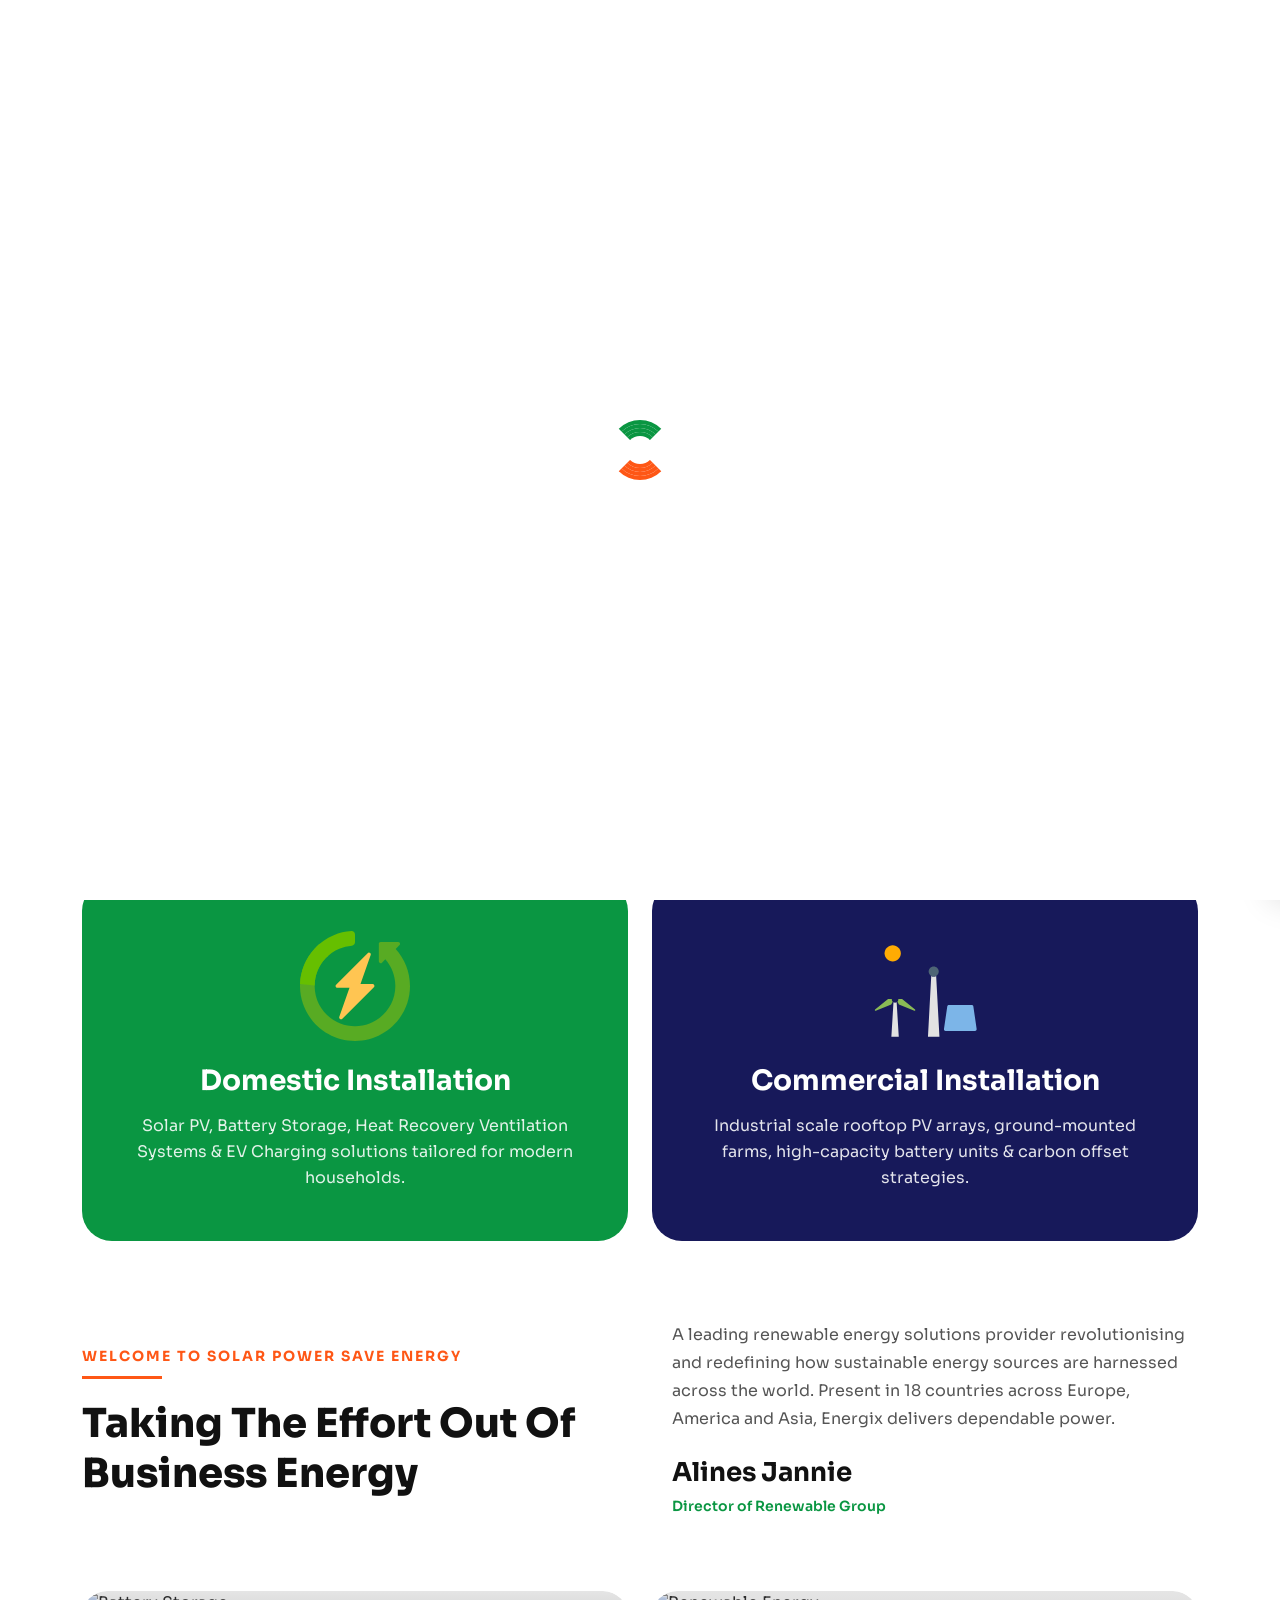
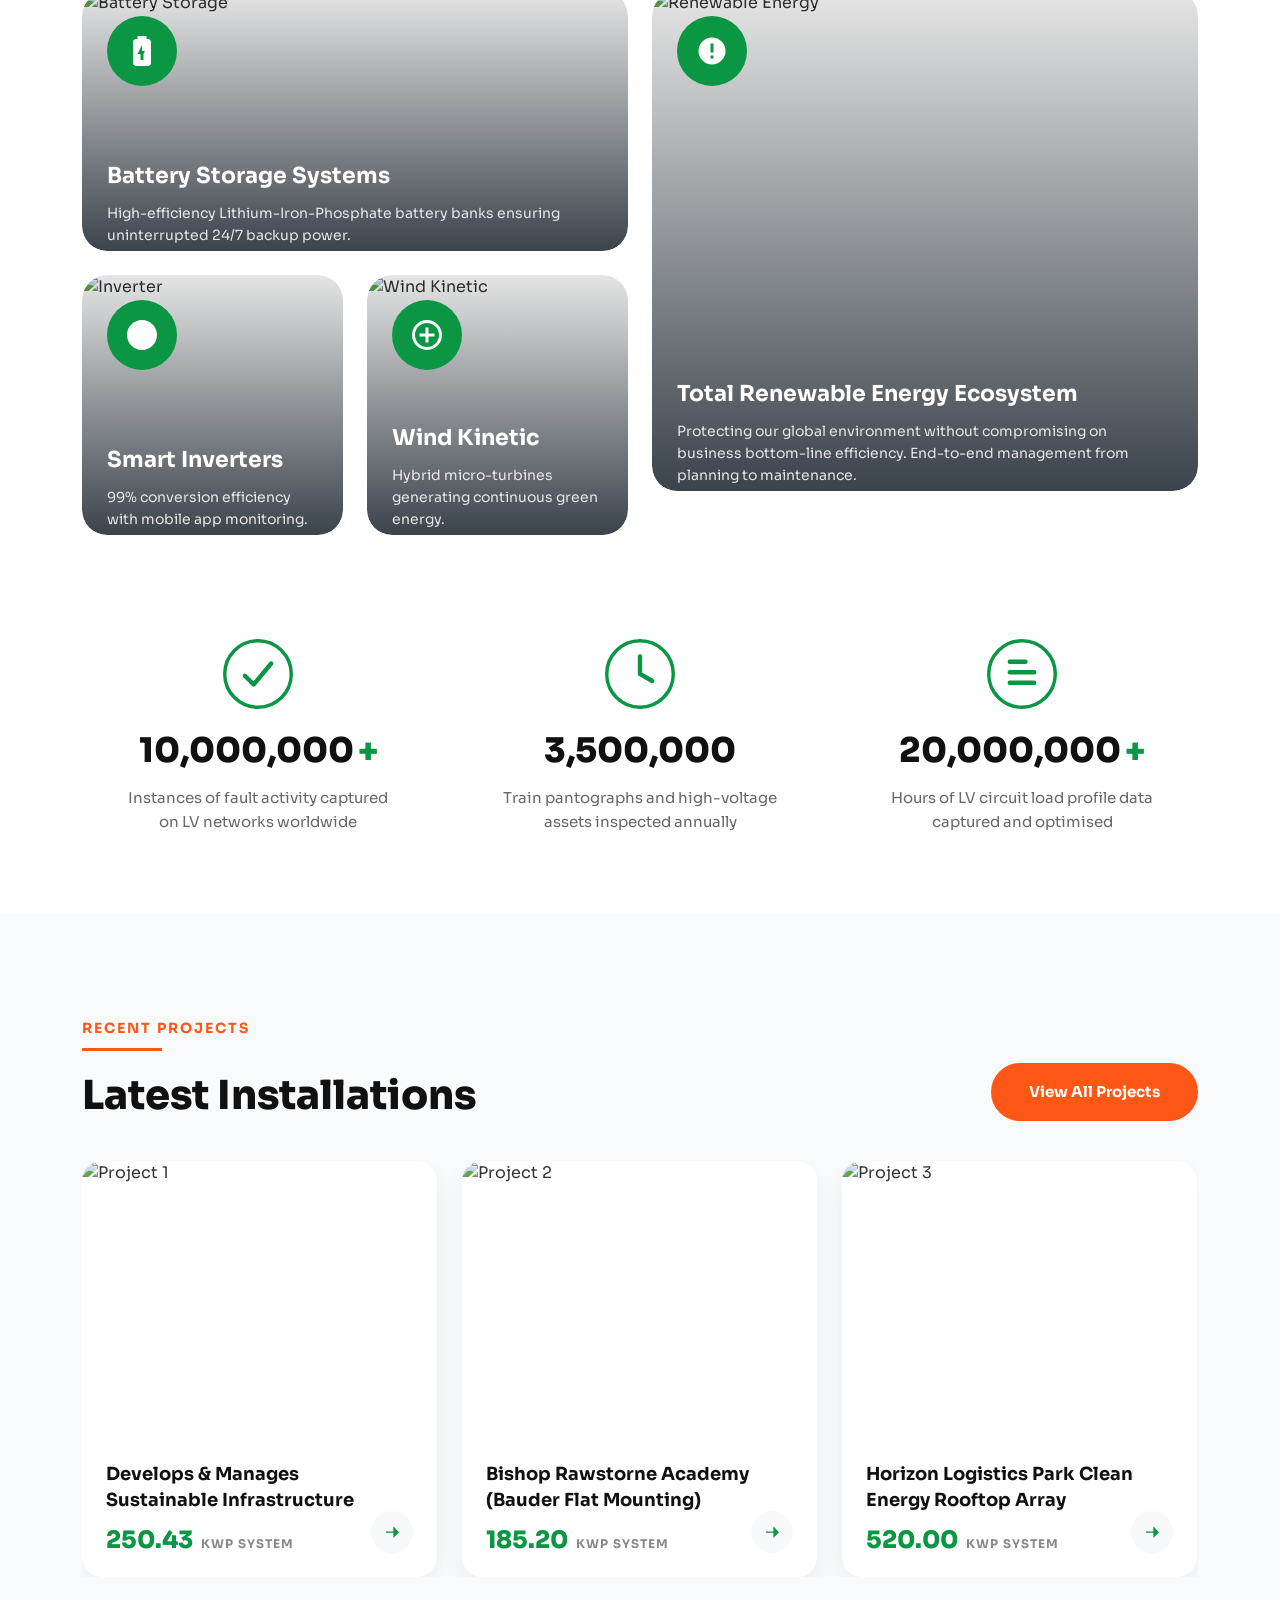
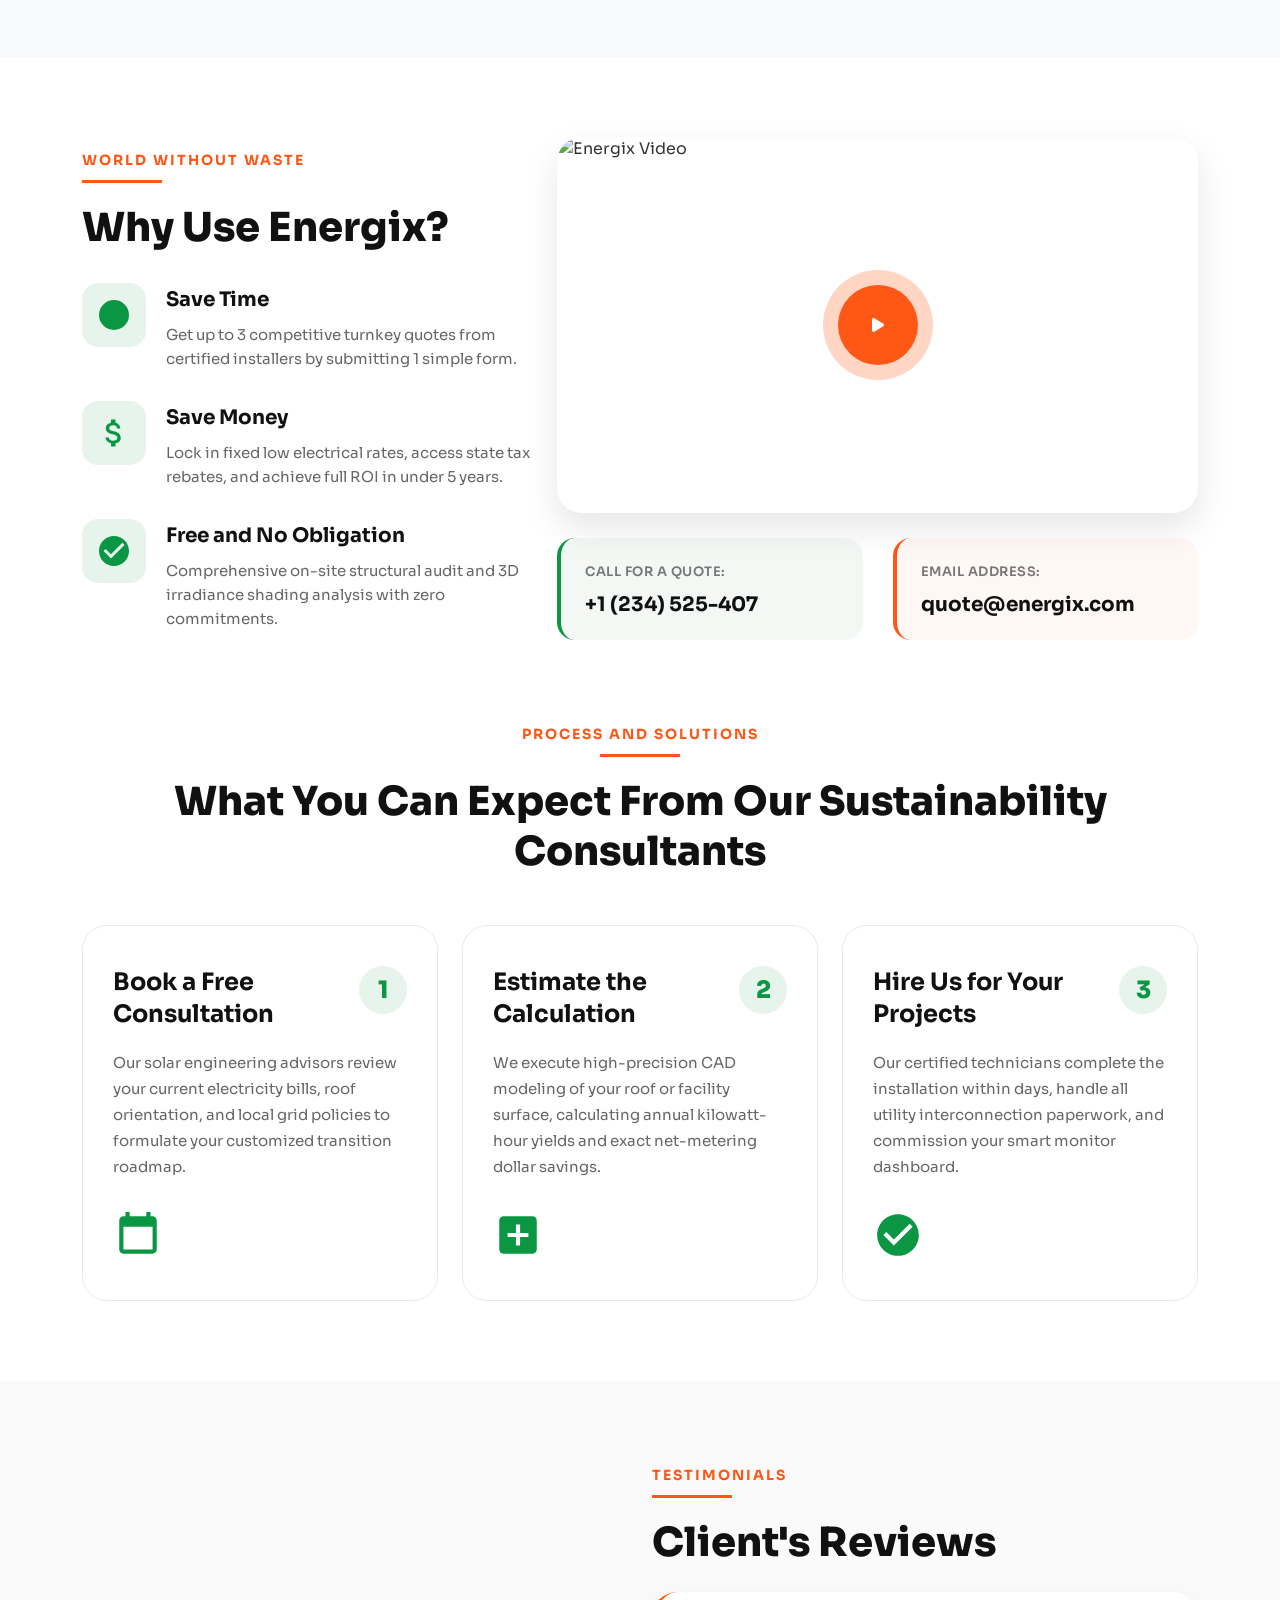
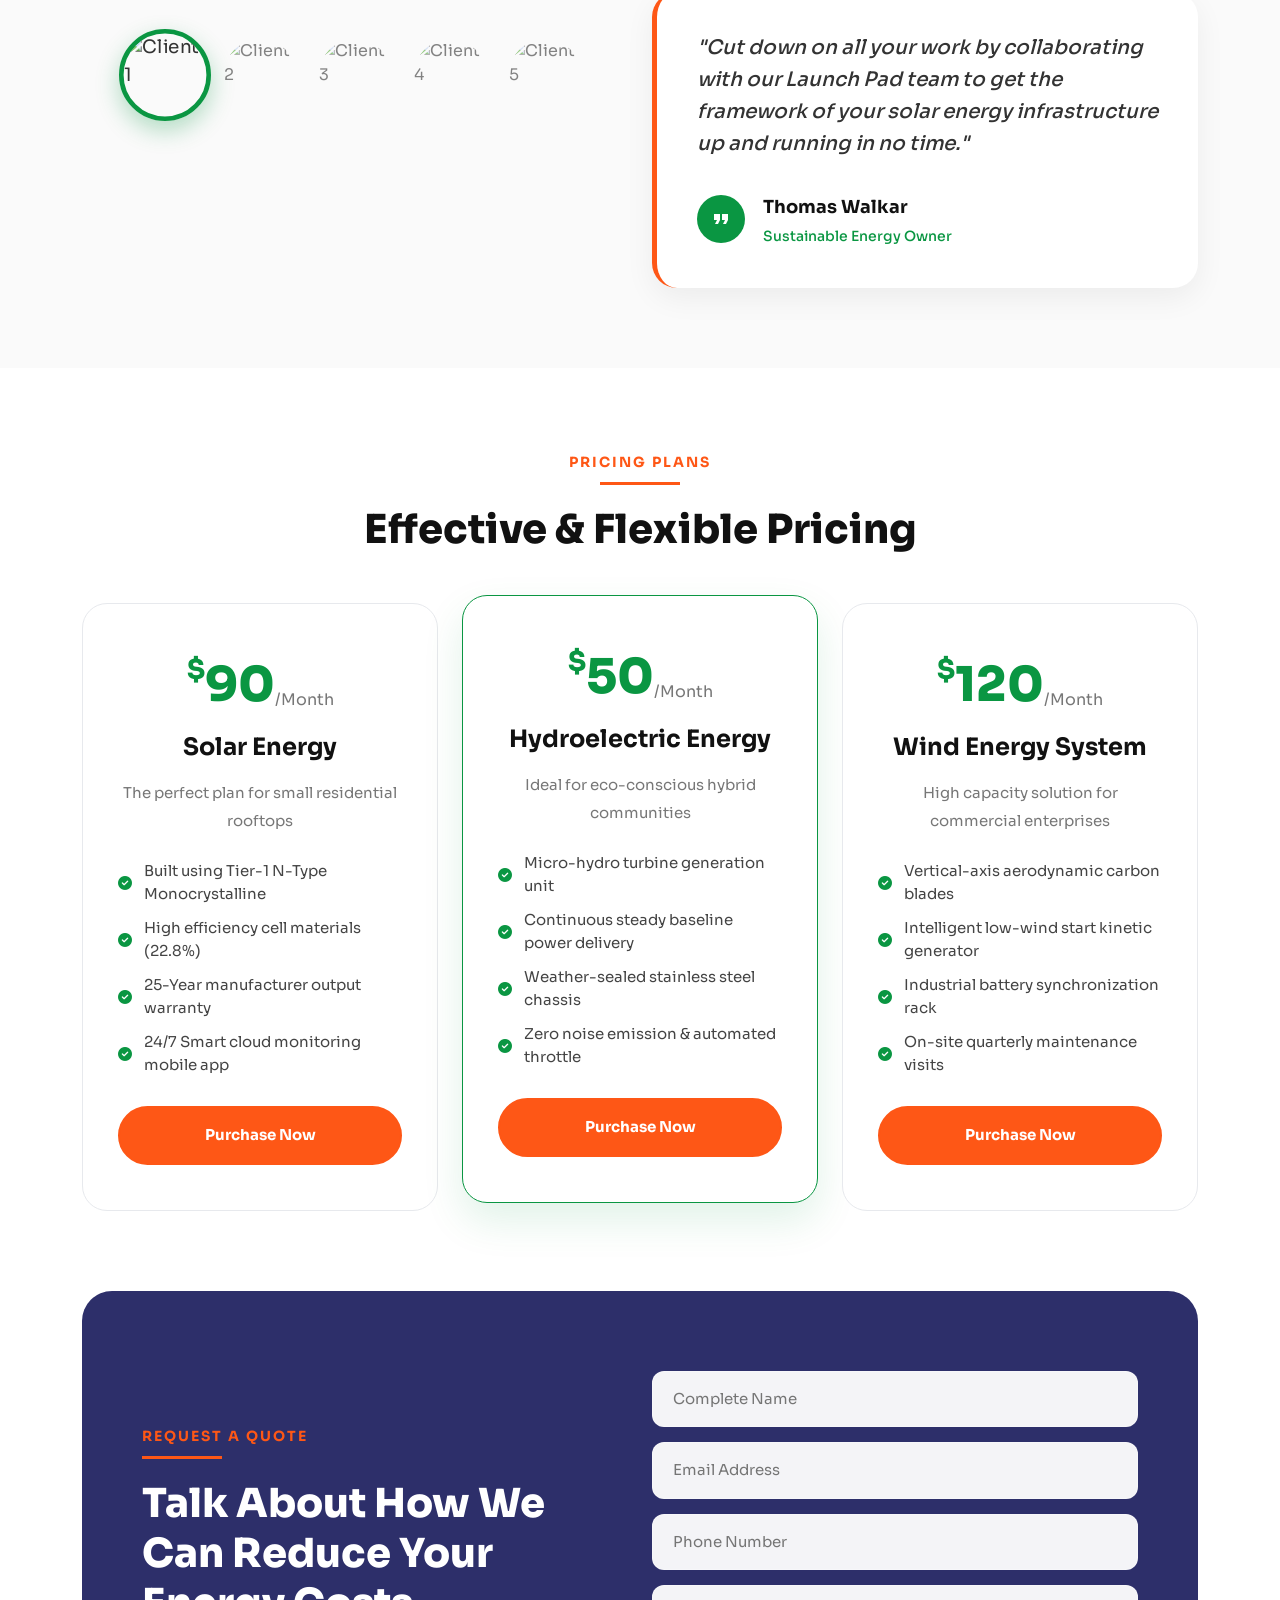
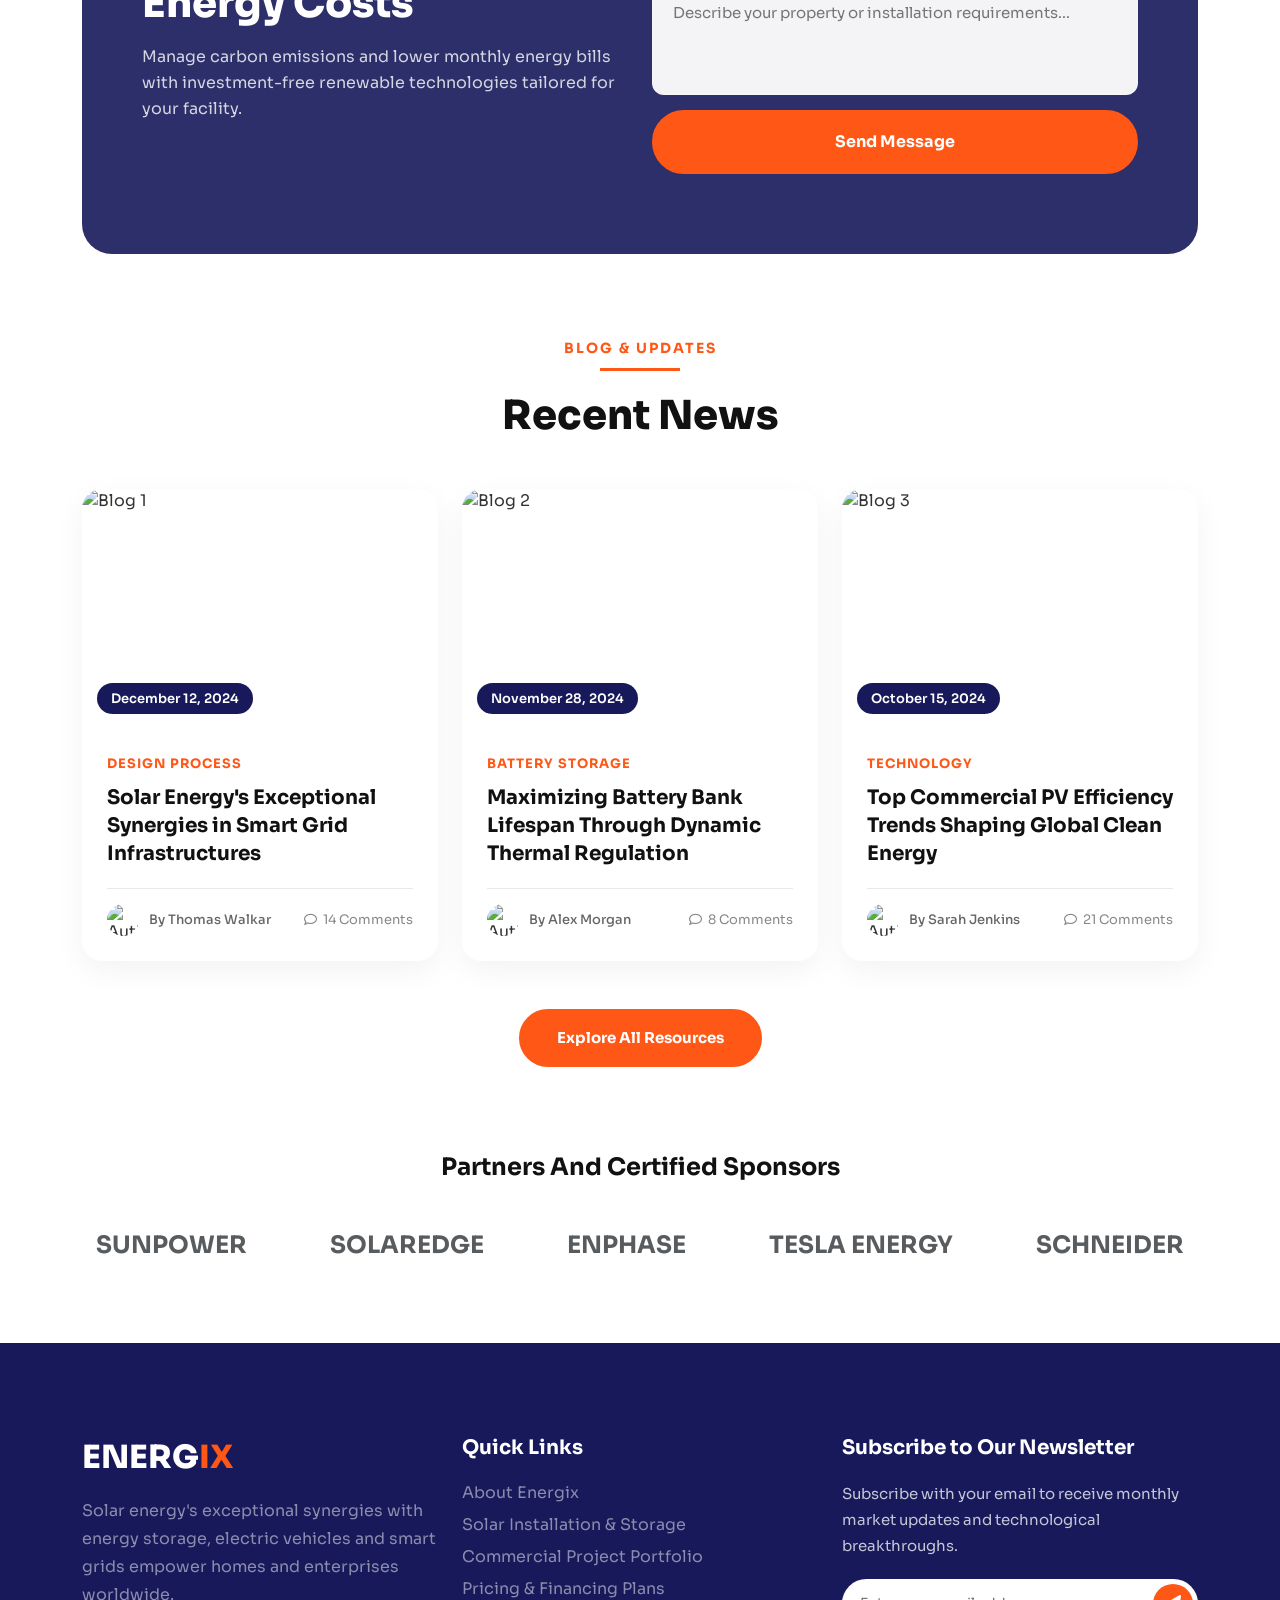
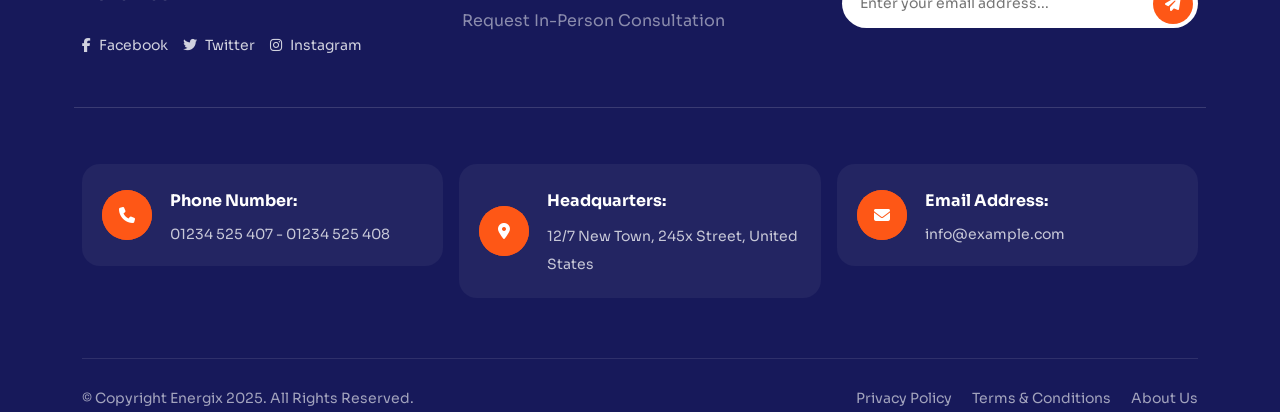
==== commit fbe1c7c7: "Update stylesheet links in index.html" ====
--- a/index.html
+++ b/index.html
@@ -17,9 +17,9 @@
   <link rel="stylesheet" href="https://cdnjs.cloudflare.com/ajax/libs/font-awesome/6.4.2/css/all.min.css">
 
   <!-- Custom Stylesheets -->
-  <link rel="stylesheet" href="assets/css/style.css">
-  <link rel="stylesheet" href="assets/css/responsive.css">
-  <link rel="stylesheet" href="assets/css/color.css">
+  <link rel="stylesheet" href="assets/style.css">
+  <link rel="stylesheet" href="assets/responsive.css">
+  <link rel="stylesheet" href="assets/color.css">
 </head>
 <body>
 
--- a/assets/style.css
+++ b/assets/style.css
@@ -0,0 +1,2457 @@
+/*-----------------------------------------------------------------------------------
+    Project:    Energix - Solar Energy and Renewable Energy HTML Template
+    Version:    1.0
+-----------------------------------------------------------------------------------*/
+
+@import url('https://fonts.googleapis.com/css2?family=Sora:wght@100;200;300;400;500;600;700;800&display=swap');
+
+:root {
+  --primary-color: #0A9642;
+  --primary-dark: #076d30;
+  --secondary-color: #FE5716;
+  --secondary-dark: #d94206;
+  --navy-color: #17195A;
+  --dark-color: #111111;
+  --text-muted: #666666;
+  --bg-light: #F8F9FA;
+  --border-color: #E7E9ED;
+  --white: #FFFFFF;
+}
+
+*, *::before, *::after {
+  box-sizing: border-box;
+  margin: 0;
+  padding: 0;
+}
+
+html, body {
+  font-family: 'Sora', -apple-system, BlinkMacSystemFont, "Segoe UI", Roboto, sans-serif;
+  overflow-x: hidden;
+  color: #333333;
+  background-color: #ffffff;
+  scroll-behavior: smooth;
+}
+
+p {
+  font-size: 16px;
+  line-height: 28px;
+  color: #555555;
+  margin: 0;
+  font-weight: 400;
+}
+
+a, h1, h2, h3, h4, h5, h6 {
+  color: #000000;
+  margin: 0;
+  font-family: 'Sora', sans-serif;
+}
+
+a {
+  text-decoration: none;
+  transition: all 0.3s ease;
+}
+
+h1 { font-size: 64px; line-height: 74px; font-weight: 800; }
+h2 { font-size: 52px; line-height: 62px; font-weight: 800; }
+h3 { font-size: 30px; line-height: 40px; font-weight: 700; }
+h4 { font-size: 24px; line-height: 34px; font-weight: 700; }
+h5 { font-size: 20px; line-height: 30px; font-weight: 600; }
+h6 { font-size: 16px; line-height: 26px; font-weight: 500; }
+
+img {
+  max-width: 100%;
+  height: auto;
+  object-fit: cover;
+  display: block;
+}
+
+ul {
+  padding: 0;
+  margin: 0;
+  list-style: none;
+}
+
+.gap {
+  padding: 100px 0;
+}
+
+.no-top {
+  padding-top: 0 !important;
+}
+
+.no-bottom {
+  padding-bottom: 0 !important;
+}
+
+/* Preloader */
+.preloader {
+  position: fixed;
+  top: 0;
+  left: 0;
+  width: 100%;
+  height: 100%;
+  background-color: #ffffff;
+  z-index: 99999;
+  display: flex;
+  justify-content: center;
+  align-items: center;
+  transition: opacity 0.5s ease, visibility 0.5s ease;
+}
+
+.preloader.fade-out {
+  opacity: 0;
+  visibility: hidden;
+}
+
+.multi-spinner-container {
+  width: 60px;
+  height: 60px;
+  position: relative;
+}
+
+.multi-spinner {
+  position: absolute;
+  width: 100%;
+  height: 100%;
+  border: 4px solid transparent;
+  border-top-color: var(--primary-color);
+  border-bottom-color: var(--secondary-color);
+  border-radius: 50%;
+  animation: spin 1.5s linear infinite;
+}
+
+@keyframes spin {
+  0% { transform: rotate(0deg); }
+  100% { transform: rotate(360deg); }
+}
+
+/* 1. Header & Top Bar */
+header {
+  position: relative;
+  width: 100%;
+  z-index: 100;
+}
+
+.top-bar {
+  background-color: var(--navy-color);
+  padding: 12px 0 60px 0;
+  position: relative;
+  z-index: 1;
+}
+
+.top-bar-text {
+  display: flex;
+  align-items: center;
+  justify-content: space-between;
+  flex-wrap: wrap;
+  gap: 15px;
+}
+
+.top-bar-text ul {
+  display: flex;
+  align-items: center;
+  gap: 24px;
+}
+
+.top-bar-text ul li a {
+  color: #ffffff;
+  font-size: 14px;
+  display: flex;
+  align-items: center;
+  gap: 8px;
+  text-transform: capitalize;
+  font-weight: 500;
+}
+
+.top-bar-text ul li a:hover {
+  color: var(--secondary-color);
+}
+
+.top-bar-mail {
+  display: flex;
+  align-items: center;
+  gap: 25px;
+  flex-wrap: wrap;
+}
+
+.top-bar-mail i {
+  background-color: var(--secondary-color);
+  width: 36px;
+  height: 36px;
+  border-radius: 50%;
+  display: inline-flex;
+  justify-content: center;
+  align-items: center;
+  margin-right: 10px;
+  flex-shrink: 0;
+}
+
+.top-bar-mail p, .top-bar-mail a p {
+  color: #ffffff;
+  font-size: 14px;
+  font-weight: 400;
+  margin: 0;
+  transition: color 0.3s;
+}
+
+.top-bar-mail a:hover p {
+  color: var(--secondary-color);
+}
+
+/* Menu Bar */
+.menu-bar {
+  display: flex;
+  align-items: center;
+  justify-content: space-between;
+  background-color: #ffffff;
+  border-radius: 60px;
+  padding: 12px 14px 12px 30px;
+  margin-top: -46px;
+  z-index: 10;
+  position: relative;
+  box-shadow: 0 15px 35px rgba(0, 0, 0, 0.08);
+}
+
+.menu-bar .logo a {
+  display: flex;
+  align-items: center;
+}
+
+.menu-bar .logo svg {
+  max-width: 200px;
+  height: auto;
+}
+
+.navbar-links {
+  display: flex;
+  align-items: center;
+  gap: 8px;
+}
+
+.navbar-links li {
+  position: relative;
+}
+
+.navbar-links li > a {
+  font-size: 16px;
+  font-weight: 600;
+  color: #222222;
+  text-transform: capitalize;
+  padding: 10px 16px;
+  display: inline-flex;
+  align-items: center;
+  gap: 6px;
+  border-radius: 30px;
+  transition: all 0.3s ease;
+}
+
+.navbar-links li.has-children > a::after {
+  content: "\f107";
+  font-family: "Font Awesome 6 Free";
+  font-weight: 900;
+  font-size: 12px;
+  transition: transform 0.3s ease;
+}
+
+.navbar-links li.has-children:hover > a::after {
+  transform: rotate(180deg);
+}
+
+.navbar-links li:hover > a,
+.navbar-links li > a.active {
+  color: var(--primary-color);
+}
+
+/* Dropdown menu */
+.navbar-dropdown .dropdown {
+  position: absolute;
+  top: 100%;
+  left: 0;
+  width: 220px;
+  background-color: #ffffff;
+  box-shadow: 0 10px 30px rgba(0, 0, 0, 0.12);
+  border-radius: 12px;
+  padding: 10px;
+  margin-top: 15px;
+  opacity: 0;
+  visibility: hidden;
+  transform: translateY(15px);
+  transition: all 0.3s ease;
+  z-index: 100;
+}
+
+.navbar-dropdown:hover .dropdown {
+  opacity: 1;
+  visibility: visible;
+  transform: translateY(0);
+}
+
+.navbar-dropdown .dropdown li a {
+  display: block;
+  padding: 10px 16px;
+  font-size: 14px;
+  font-weight: 500;
+  color: #333333;
+  text-transform: capitalize;
+  border-radius: 8px;
+  transition: all 0.2s ease;
+}
+
+.navbar-dropdown .dropdown li:nth-child(even) a {
+  background-color: #F8F9FA;
+}
+
+.navbar-dropdown .dropdown li a:hover {
+  background-color: var(--primary-color);
+  color: #ffffff;
+  padding-left: 20px;
+}
+
+/* Header Buttons & Search */
+.search-style {
+  display: flex;
+  align-items: center;
+  gap: 15px;
+}
+
+.search-btn {
+  width: 44px;
+  height: 44px;
+  border-radius: 50%;
+  display: flex;
+  align-items: center;
+  justify-content: center;
+  color: #333333;
+  font-size: 18px;
+  cursor: pointer;
+  transition: all 0.3s ease;
+}
+
+.search-btn svg {
+  width: 20px;
+  height: 20px;
+  fill: #333333;
+  transition: fill 0.3s;
+}
+
+.search-btn:hover svg {
+  fill: var(--secondary-color);
+}
+
+.button {
+  background-color: var(--secondary-color);
+  display: inline-flex;
+  align-items: center;
+  justify-content: center;
+  padding: 16px 36px;
+  border-radius: 50px;
+  color: #ffffff;
+  font-weight: 700;
+  font-size: 15px;
+  position: relative;
+  overflow: hidden;
+  z-index: 1;
+  border: 2px solid var(--secondary-color);
+  cursor: pointer;
+  transition: all 0.3s ease;
+  text-transform: capitalize;
+}
+
+.button:hover {
+  color: var(--secondary-color);
+  background-color: transparent;
+}
+
+.header-button {
+  padding: 16px 30px;
+}
+
+.bar-menu {
+  display: none;
+  font-size: 24px;
+  color: var(--navy-color);
+  cursor: pointer;
+  padding: 8px;
+}
+
+/* 2. Hero Section & Slider */
+.slider-hero {
+  margin-top: -46px;
+  position: relative;
+  overflow: hidden;
+}
+
+.hero-slider-wrap {
+  position: relative;
+  width: 100%;
+}
+
+.hero-slide {
+  display: none;
+  padding: 220px 0 160px 0;
+  background-size: cover;
+  background-position: center;
+  position: relative;
+  min-height: 750px;
+}
+
+.hero-slide.active {
+  display: block;
+}
+
+.hero-slide::before {
+  content: "";
+  position: absolute;
+  top: -10%;
+  left: -5%;
+  width: 950px;
+  height: 750px;
+  background: linear-gradient(135deg, rgba(23, 25, 90, 0.92) 0%, rgba(23, 25, 90, 0.75) 100%);
+  border-radius: 400px;
+  transform: rotate(320deg);
+  z-index: 2;
+  pointer-events: none;
+}
+
+.hero-slide .container {
+  position: relative;
+  z-index: 5;
+}
+
+.featured-area-one {
+  position: relative;
+  z-index: 5;
+  max-width: 620px;
+  animation: heroTextFade 0.8s ease forwards;
+}
+
+@keyframes heroTextFade {
+  from { opacity: 0; transform: translateY(30px); }
+  to { opacity: 1; transform: translateY(0); }
+}
+
+.featured-area-one h2 {
+  color: #ffffff;
+  font-size: 54px;
+  line-height: 64px;
+  font-weight: 800;
+  margin-bottom: 20px;
+  text-transform: capitalize;
+}
+
+.featured-area-one h6 {
+  color: rgba(255, 255, 255, 0.85);
+  font-size: 18px;
+  line-height: 28px;
+  font-weight: 400;
+  margin-bottom: 35px;
+}
+
+.slider-nav-arrows {
+  position: absolute;
+  bottom: 60px;
+  right: 12%;
+  z-index: 15;
+  display: flex;
+  gap: 12px;
+}
+
+.slider-arrow-btn {
+  width: 52px;
+  height: 52px;
+  border-radius: 50%;
+  background: #ffffff;
+  border: 1px solid var(--primary-color);
+  color: var(--primary-color);
+  display: flex;
+  align-items: center;
+  justify-content: center;
+  font-size: 18px;
+  cursor: pointer;
+  transition: all 0.3s ease;
+}
+
+.slider-arrow-btn:hover {
+  background: var(--secondary-color);
+  border-color: var(--secondary-color);
+  color: #ffffff;
+  transform: scale(1.05);
+}
+
+/* 3. Domestic & Commercial Section */
+.domestic {
+  padding: 50px 45px;
+  border-radius: 30px;
+  text-align: center;
+  background-color: var(--primary-color);
+  color: #ffffff;
+  transition: transform 0.4s ease, box-shadow 0.4s ease;
+  height: 100%;
+  display: flex;
+  flex-direction: column;
+  align-items: center;
+  justify-content: center;
+}
+
+.domestic:hover {
+  transform: translateY(-8px);
+  box-shadow: 0 20px 40px rgba(10, 150, 66, 0.25);
+}
+
+.domestic.commercial {
+  background-color: var(--navy-color);
+}
+
+.domestic.commercial:hover {
+  box-shadow: 0 20px 40px rgba(23, 25, 90, 0.25);
+}
+
+.domestic i {
+  display: inline-flex;
+  margin-bottom: 20px;
+}
+
+.domestic i svg {
+  width: 110px;
+  height: 110px;
+}
+
+.domestic h3 {
+  color: #ffffff;
+  font-size: 28px;
+  font-weight: 700;
+  margin-bottom: 12px;
+}
+
+.domestic p {
+  color: rgba(255, 255, 255, 0.88);
+  font-size: 16px;
+  line-height: 26px;
+  max-width: 440px;
+}
+
+/* 4. Heading component */
+.heading p {
+  color: var(--secondary-color);
+  text-transform: uppercase;
+  font-weight: 700;
+  font-size: 14px;
+  letter-spacing: 2px;
+  margin-bottom: 6px;
+}
+
+.heading .line {
+  display: block;
+  width: 80px;
+  height: 3px;
+  background-color: var(--secondary-color);
+  margin-bottom: 20px;
+}
+
+.heading h2 {
+  font-size: 46px;
+  line-height: 56px;
+  font-weight: 800;
+  color: var(--dark-color);
+  text-transform: capitalize;
+}
+
+/* 5. Renewable Group & Director */
+.renewable-group {
+  padding-left: 20px;
+}
+
+.renewable-group p {
+  font-size: 16px;
+  line-height: 28px;
+  color: #555555;
+  margin-bottom: 20px;
+}
+
+.renewable-group img {
+  height: 50px;
+  width: auto;
+  margin-bottom: 12px;
+}
+
+.renewable-group h3 {
+  font-size: 26px;
+  font-weight: 700;
+  color: var(--dark-color);
+}
+
+.renewable-group h6 {
+  font-size: 14px;
+  color: var(--primary-color);
+  font-weight: 600;
+}
+
+/* 6. Battery Storage & Service Feature Cards */
+.battery-storage {
+  position: relative;
+  overflow: hidden;
+  border-radius: 25px;
+  margin-bottom: 24px;
+  cursor: pointer;
+}
+
+.battery-storage img {
+  width: 100%;
+  height: 260px;
+  border-radius: 25px;
+  transition: transform 0.6s cubic-bezier(0.25, 1, 0.5, 1);
+}
+
+.battery-storage.two img {
+  height: 544px;
+}
+
+.battery-storage::before {
+  content: "";
+  position: absolute;
+  top: 0;
+  left: 0;
+  width: 100%;
+  height: 100%;
+  background: linear-gradient(180deg, rgba(0, 0, 0, 0.1) 0%, rgba(10, 20, 30, 0.8) 100%);
+  border-radius: 25px;
+  z-index: 1;
+  transition: background 0.4s ease;
+}
+
+.battery-storage:hover::before {
+  background: linear-gradient(180deg, rgba(23, 25, 90, 0.2) 0%, rgba(23, 25, 90, 0.88) 100%);
+}
+
+.battery-storage:hover img {
+  transform: scale(1.06);
+}
+
+.battery-storage i {
+  background-color: var(--primary-color);
+  width: 70px;
+  height: 70px;
+  display: flex;
+  align-items: center;
+  justify-content: center;
+  border-radius: 50%;
+  position: absolute;
+  top: 25px;
+  left: 25px;
+  z-index: 2;
+  transition: all 0.4s ease;
+}
+
+.battery-storage:hover i {
+  background-color: var(--secondary-color);
+  transform: rotate(360deg);
+}
+
+.battery-storage i svg {
+  width: 36px;
+  height: 36px;
+  fill: #ffffff;
+}
+
+.battery-storage-text {
+  position: absolute;
+  bottom: 25px;
+  left: 25px;
+  right: 25px;
+  z-index: 2;
+  transform: translateY(20px);
+  transition: transform 0.4s ease;
+}
+
+.battery-storage:hover .battery-storage-text {
+  transform: translateY(0);
+}
+
+.battery-storage-text h3 {
+  color: #ffffff;
+  font-size: 22px;
+  font-weight: 700;
+  margin-bottom: 6px;
+  transition: color 0.3s;
+}
+
+.battery-storage-text:hover h3 {
+  color: #A2E8B9;
+}
+
+.battery-storage-text p {
+  color: rgba(255, 255, 255, 0.85);
+  font-size: 14px;
+  line-height: 22px;
+}
+
+/* 7. Live Animated Counter Statistics */
+.count-title-text {
+  display: flex;
+  justify-content: space-between;
+  align-items: flex-start;
+  gap: 30px;
+  padding-top: 80px;
+  text-align: center;
+}
+
+.count-box {
+  flex: 1;
+  display: flex;
+  flex-direction: column;
+  align-items: center;
+}
+
+.count-box i svg {
+  width: 70px;
+  height: 70px;
+  margin-bottom: 15px;
+}
+
+.count-number-wrap {
+  display: flex;
+  align-items: center;
+  justify-content: center;
+  gap: 4px;
+  color: var(--dark-color);
+}
+
+.count-title-text h2 {
+  font-size: 42px;
+  font-weight: 800;
+  color: var(--dark-color);
+}
+
+.count-title-text span {
+  font-size: 42px;
+  font-weight: 800;
+  color: var(--primary-color);
+}
+
+.count-title-text p {
+  font-size: 15px;
+  line-height: 24px;
+  color: #666666;
+  max-width: 280px;
+  margin-top: 8px;
+}
+
+/* 8. Recent Projects Carousel */
+.recent-projects {
+  background-color: #F9FAFB;
+  padding: 100px 0 80px 0;
+}
+
+.projects-slider-wrap {
+  position: relative;
+  overflow: hidden;
+  margin-top: 40px;
+}
+
+.projects-track {
+  display: flex;
+  gap: 25px;
+  transition: transform 0.5s ease;
+}
+
+.project-card {
+  min-width: calc(33.333% - 17px);
+  background: #ffffff;
+  border-radius: 20px;
+  overflow: hidden;
+  box-shadow: 0 10px 25px rgba(0, 0, 0, 0.05);
+  position: relative;
+  transition: transform 0.3s ease;
+}
+
+.project-card:hover {
+  transform: translateY(-8px);
+}
+
+.project-card figure {
+  height: 260px;
+  overflow: hidden;
+  position: relative;
+}
+
+.project-card figure img {
+  width: 100%;
+  height: 100%;
+  transition: transform 0.5s ease;
+}
+
+.project-card:hover figure img {
+  transform: scale(1.08);
+}
+
+.recent-projects-text {
+  padding: 24px;
+  position: relative;
+}
+
+.recent-projects-text h5 {
+  font-size: 18px;
+  font-weight: 700;
+  line-height: 26px;
+  color: var(--dark-color);
+  margin-bottom: 14px;
+  transition: color 0.3s;
+}
+
+.recent-projects-text h5:hover {
+  color: var(--primary-color);
+}
+
+.kwp-system {
+  display: flex;
+  align-items: baseline;
+  gap: 8px;
+}
+
+.kwp-system h6 {
+  font-size: 24px;
+  font-weight: 800;
+  color: var(--primary-color);
+}
+
+.kwp-system span {
+  font-size: 12px;
+  font-weight: 700;
+  letter-spacing: 1px;
+  color: #888888;
+}
+
+.project-arrow-link {
+  position: absolute;
+  right: 24px;
+  bottom: 24px;
+  width: 42px;
+  height: 42px;
+  border-radius: 50%;
+  background-color: var(--bg-light);
+  display: flex;
+  align-items: center;
+  justify-content: center;
+  color: var(--primary-color);
+  transition: all 0.3s ease;
+}
+
+.project-arrow-link svg {
+  width: 14px;
+  height: 14px;
+  fill: var(--primary-color);
+}
+
+.project-card:hover .project-arrow-link {
+  background-color: var(--primary-color);
+}
+
+.project-card:hover .project-arrow-link svg {
+  fill: #ffffff;
+}
+
+/* 9. Why Use Energix? Section */
+.energix {
+  background-size: cover;
+  background-position: center;
+  position: relative;
+}
+
+.use-energix {
+  display: flex;
+  gap: 20px;
+  margin-top: 30px;
+  align-items: flex-start;
+}
+
+.use-energix-icon i {
+  width: 64px;
+  height: 64px;
+  background: rgba(10, 150, 66, 0.1);
+  border-radius: 16px;
+  display: flex;
+  align-items: center;
+  justify-content: center;
+  flex-shrink: 0;
+}
+
+.use-energix-icon i svg {
+  width: 36px;
+  height: 36px;
+}
+
+.use-energix h4 {
+  font-size: 20px;
+  font-weight: 700;
+  color: var(--dark-color);
+  margin-bottom: 6px;
+}
+
+.use-energix h6 {
+  font-size: 15px;
+  line-height: 24px;
+  color: #666666;
+  font-weight: 400;
+}
+
+.video-card-wrap {
+  position: relative;
+  border-radius: 25px;
+  overflow: hidden;
+  box-shadow: 0 15px 35px rgba(0, 0, 0, 0.1);
+}
+
+.video-card-wrap figure {
+  height: 360px;
+}
+
+.video-card-wrap figure img {
+  width: 100%;
+  height: 100%;
+}
+
+.play-video-btn {
+  position: absolute;
+  top: 50%;
+  left: 50%;
+  transform: translate(-50%, -50%);
+  width: 80px;
+  height: 80px;
+  background: var(--secondary-color);
+  border-radius: 50%;
+  display: flex;
+  align-items: center;
+  justify-content: center;
+  color: #ffffff;
+  cursor: pointer;
+  box-shadow: 0 0 0 15px rgba(254, 87, 22, 0.25);
+  animation: pulsePlay 2s infinite;
+  transition: transform 0.3s;
+}
+
+.play-video-btn:hover {
+  transform: translate(-50%, -50%) scale(1.1);
+}
+
+@keyframes pulsePlay {
+  0% { box-shadow: 0 0 0 0 rgba(254, 87, 22, 0.4); }
+  70% { box-shadow: 0 0 0 20px rgba(254, 87, 22, 0); }
+  100% { box-shadow: 0 0 0 0 rgba(254, 87, 22, 0); }
+}
+
+.quick-contacts {
+  display: flex;
+  gap: 30px;
+  margin-top: 25px;
+  flex-wrap: wrap;
+}
+
+.call-for {
+  flex: 1;
+  background: #F4F8F5;
+  padding: 20px 24px;
+  border-radius: 18px;
+  border-left: 4px solid var(--primary-color);
+}
+
+.call-for.mail-for {
+  background: #FFF7F4;
+  border-left-color: var(--secondary-color);
+}
+
+.call-for p {
+  font-size: 13px;
+  color: #777777;
+  font-weight: 600;
+  text-transform: uppercase;
+  letter-spacing: 0.5px;
+  margin-bottom: 4px;
+}
+
+.call-for a {
+  font-size: 20px;
+  font-weight: 700;
+  color: var(--dark-color);
+}
+
+.call-for a:hover {
+  color: var(--primary-color);
+}
+
+.call-for.mail-for a:hover {
+  color: var(--secondary-color);
+}
+
+/* 10. Process Solutions 3-Step Cards */
+.process-solutions {
+  padding-bottom: 60px;
+}
+
+.free-consultation {
+  background: #ffffff;
+  border: 1px solid var(--border-color);
+  border-radius: 25px;
+  padding: 40px 30px;
+  position: relative;
+  transition: all 0.4s ease;
+  height: 100%;
+  display: flex;
+  flex-direction: column;
+  justify-content: space-between;
+}
+
+.free-consultation:hover {
+  border-color: var(--primary-color);
+  box-shadow: 0 15px 35px rgba(10, 150, 66, 0.1);
+  transform: translateY(-8px);
+}
+
+.free-consultation-number {
+  display: flex;
+  align-items: flex-start;
+  justify-content: space-between;
+  margin-bottom: 20px;
+}
+
+.free-consultation-number h3 {
+  font-size: 24px;
+  font-weight: 700;
+  line-height: 32px;
+  color: var(--dark-color);
+  max-width: 200px;
+}
+
+.free-consultation-number span {
+  font-size: 24px;
+  font-weight: 800;
+  color: var(--primary-color);
+  width: 48px;
+  height: 48px;
+  border-radius: 50%;
+  background: rgba(10, 150, 66, 0.1);
+  display: flex;
+  align-items: center;
+  justify-content: center;
+}
+
+.free-consultation p {
+  font-size: 15px;
+  line-height: 26px;
+  color: #666666;
+  margin-bottom: 30px;
+}
+
+.free-consultation svg {
+  width: 50px;
+  height: 50px;
+  align-self: flex-start;
+}
+
+/* 11. Testimonials Circle Slider */
+.circle-slider {
+  background: #FAFAFA;
+  padding: 100px 0;
+}
+
+.testimonial-avatar-group {
+  display: flex;
+  align-items: center;
+  justify-content: center;
+  gap: 15px;
+  flex-wrap: wrap;
+  position: relative;
+  padding: 40px;
+}
+
+.avatar-circle-btn {
+  width: 80px;
+  height: 80px;
+  border-radius: 50%;
+  overflow: hidden;
+  border: 4px solid transparent;
+  cursor: pointer;
+  transition: all 0.3s ease;
+  opacity: 0.6;
+}
+
+.avatar-circle-btn.active {
+  border-color: var(--primary-color);
+  opacity: 1;
+  transform: scale(1.15);
+  box-shadow: 0 8px 20px rgba(10, 150, 66, 0.3);
+}
+
+.avatar-circle-btn img {
+  width: 100%;
+  height: 100%;
+}
+
+.client-reviews-text {
+  background: #ffffff;
+  padding: 40px;
+  border-radius: 25px;
+  box-shadow: 0 10px 30px rgba(0, 0, 0, 0.06);
+  border-left: 5px solid var(--secondary-color);
+}
+
+.client-reviews-text h3 {
+  font-size: 20px;
+  line-height: 32px;
+  font-weight: 500;
+  color: #333333;
+  margin-bottom: 30px;
+  font-style: italic;
+}
+
+.client-author-info {
+  display: flex;
+  align-items: center;
+  gap: 18px;
+}
+
+.client-author-info .quote-icon {
+  width: 48px;
+  height: 48px;
+  border-radius: 50%;
+  background: var(--primary-color);
+  display: flex;
+  align-items: center;
+  justify-content: center;
+}
+
+.client-author-info .quote-icon svg {
+  width: 24px;
+  height: 24px;
+}
+
+.client-author-info h4 {
+  font-size: 18px;
+  font-weight: 700;
+  color: var(--dark-color);
+}
+
+.client-author-info span {
+  font-size: 14px;
+  color: var(--primary-color);
+  font-weight: 500;
+  text-transform: capitalize;
+}
+
+/* 12. Pricing Plans */
+.pricing-plans {
+  padding: 100px 0;
+}
+
+.solar-energy {
+  background: #ffffff;
+  border: 1px solid var(--border-color);
+  border-radius: 25px;
+  padding: 45px 35px;
+  text-align: center;
+  transition: all 0.4s ease;
+  position: relative;
+  height: 100%;
+}
+
+.solar-energy:hover, .solar-energy.featured {
+  border-color: var(--primary-color);
+  box-shadow: 0 18px 40px rgba(10, 150, 66, 0.12);
+  transform: translateY(-8px);
+}
+
+.solar-energy img.pricing-icon {
+  height: 70px;
+  width: auto;
+  margin: 0 auto 20px auto;
+}
+
+.solar-energy h3 {
+  font-size: 24px;
+  font-weight: 700;
+  color: var(--dark-color);
+  margin-bottom: 12px;
+}
+
+.solar-energy .price {
+  font-size: 48px;
+  font-weight: 800;
+  color: var(--primary-color);
+  margin-bottom: 6px;
+}
+
+.solar-energy .price span {
+  font-size: 28px;
+  vertical-align: top;
+}
+
+.solar-energy .price sub {
+  font-size: 16px;
+  font-weight: 400;
+  color: #777777;
+}
+
+.solar-energy p {
+  color: #777777;
+  font-size: 15px;
+  margin-bottom: 25px;
+}
+
+.solar-energy ul {
+  text-align: left;
+  margin-bottom: 30px;
+}
+
+.solar-energy ul li {
+  font-size: 15px;
+  color: #444444;
+  margin-bottom: 12px;
+  display: flex;
+  align-items: center;
+  gap: 12px;
+}
+
+.solar-energy ul li i {
+  color: var(--primary-color);
+  font-size: 14px;
+}
+
+.solar-energy .button {
+  width: 100%;
+}
+
+/* 13. Request A Quote Section */
+.request-quote {
+  background-size: cover;
+  background-position: center;
+  border-radius: 30px;
+  padding: 80px 60px;
+  position: relative;
+  overflow: hidden;
+}
+
+.request-quote::before {
+  content: "";
+  position: absolute;
+  top: 0;
+  left: 0;
+  width: 100%;
+  height: 100%;
+  background: rgba(23, 25, 90, 0.9);
+  z-index: 1;
+}
+
+.request-quote .row {
+  position: relative;
+  z-index: 5;
+}
+
+.request-quote .heading h2 {
+  color: #ffffff;
+  margin-bottom: 15px;
+}
+
+.request-quote .heading h6 {
+  color: rgba(255, 255, 255, 0.8);
+  font-weight: 400;
+  font-size: 16px;
+  line-height: 26px;
+}
+
+.request-quote-form {
+  display: flex;
+  flex-direction: column;
+  gap: 15px;
+}
+
+.request-quote-form input,
+.request-quote-form textarea {
+  width: 100%;
+  padding: 16px 20px;
+  border-radius: 12px;
+  border: 1px solid rgba(255, 255, 255, 0.25);
+  background: rgba(255, 255, 255, 0.95);
+  font-family: inherit;
+  font-size: 15px;
+  color: #222222;
+  outline: none;
+  transition: all 0.3s ease;
+}
+
+.request-quote-form input:focus,
+.request-quote-form textarea:focus {
+  border-color: var(--secondary-color);
+  background: #ffffff;
+  box-shadow: 0 0 0 4px rgba(254, 87, 22, 0.2);
+}
+
+.request-quote-form textarea {
+  height: 110px;
+  resize: none;
+}
+
+.request-quote-form button {
+  width: 100%;
+  font-size: 16px;
+  padding: 18px 30px;
+}
+
+/* 14. Blog & Recent News */
+.blog-update {
+  padding-bottom: 90px;
+}
+
+.blog-card {
+  background: #ffffff;
+  border-radius: 20px;
+  overflow: hidden;
+  box-shadow: 0 10px 30px rgba(0, 0, 0, 0.05);
+  transition: transform 0.3s ease;
+  height: 100%;
+  display: flex;
+  flex-direction: column;
+}
+
+.blog-card:hover {
+  transform: translateY(-8px);
+}
+
+.blog-img {
+  position: relative;
+  height: 240px;
+}
+
+.blog-img img {
+  width: 100%;
+  height: 100%;
+}
+
+.blog-date-badge {
+  position: absolute;
+  bottom: 15px;
+  left: 15px;
+  background: var(--navy-color);
+  color: #ffffff;
+  font-size: 13px;
+  font-weight: 600;
+  padding: 6px 14px;
+  border-radius: 20px;
+}
+
+.blog-content {
+  padding: 25px;
+  display: flex;
+  flex-direction: column;
+  flex-grow: 1;
+}
+
+.blog-tag {
+  color: var(--secondary-color);
+  font-size: 13px;
+  font-weight: 700;
+  text-transform: uppercase;
+  letter-spacing: 1px;
+  margin-bottom: 10px;
+  display: inline-block;
+}
+
+.blog-content h4 {
+  font-size: 20px;
+  font-weight: 700;
+  line-height: 28px;
+  color: var(--dark-color);
+  margin-bottom: 20px;
+  transition: color 0.3s;
+}
+
+.blog-content h4:hover {
+  color: var(--primary-color);
+}
+
+.blog-meta {
+  margin-top: auto;
+  display: flex;
+  align-items: center;
+  justify-content: space-between;
+  border-top: 1px solid var(--border-color);
+  padding-top: 15px;
+}
+
+.blog-meta-author {
+  display: flex;
+  align-items: center;
+  gap: 10px;
+}
+
+.blog-meta-author img {
+  width: 32px;
+  height: 32px;
+  border-radius: 50%;
+}
+
+.blog-meta-author span {
+  font-size: 13px;
+  color: #666666;
+  font-weight: 500;
+}
+
+.blog-comments {
+  display: flex;
+  align-items: center;
+  gap: 6px;
+  font-size: 13px;
+  color: #888888;
+}
+
+/* 15. Partners & Sponsors */
+.partners {
+  text-align: center;
+  padding-bottom: 90px;
+}
+
+.partners h3 {
+  font-size: 24px;
+  font-weight: 700;
+  color: var(--dark-color);
+  margin-bottom: 40px;
+  text-transform: capitalize;
+}
+
+.sponsors-wrap {
+  display: flex;
+  align-items: center;
+  justify-content: space-around;
+  flex-wrap: wrap;
+  gap: 30px;
+}
+
+.sponsor-logo {
+  height: 45px;
+  width: auto;
+  opacity: 0.6;
+  filter: grayscale(100%);
+  transition: all 0.3s ease;
+}
+
+.sponsor-logo:hover {
+  opacity: 1;
+  filter: grayscale(0%);
+  transform: scale(1.08);
+}
+
+/* 16. Footer */
+footer.one {
+  background-color: var(--navy-color);
+  background-size: cover;
+  background-position: center;
+  color: #ffffff;
+  padding: 90px 0 30px 0;
+  position: relative;
+}
+
+footer.one .logo svg {
+  max-width: 240px;
+  margin-bottom: 25px;
+}
+
+.footer-social-media {
+  display: flex;
+  gap: 15px;
+}
+
+.footer-social-media li a {
+  display: inline-flex;
+  align-items: center;
+  gap: 8px;
+  color: rgba(255, 255, 255, 0.8);
+  font-size: 14px;
+  text-transform: capitalize;
+  transition: color 0.3s;
+}
+
+.footer-social-media li a:hover {
+  color: var(--secondary-color);
+}
+
+.about-energix h5 {
+  color: #ffffff;
+  font-size: 20px;
+  font-weight: 700;
+  margin-bottom: 18px;
+}
+
+.about-energix p {
+  color: rgba(255, 255, 255, 0.75);
+  font-size: 15px;
+  line-height: 26px;
+  margin-bottom: 20px;
+}
+
+.newsletter-form {
+  position: relative;
+  display: flex;
+}
+
+.newsletter-form input {
+  width: 100%;
+  padding: 14px 50px 14px 18px;
+  border-radius: 30px;
+  border: none;
+  font-family: inherit;
+  font-size: 14px;
+  outline: none;
+}
+
+.newsletter-form button {
+  position: absolute;
+  right: 5px;
+  top: 50%;
+  transform: translateY(-50%);
+  width: 40px;
+  height: 40px;
+  border-radius: 50%;
+  border: none;
+  background: var(--secondary-color);
+  color: #ffffff;
+  cursor: pointer;
+  transition: background 0.3s;
+}
+
+.newsletter-form button:hover {
+  background: var(--primary-color);
+}
+
+.contact-footer {
+  margin-top: 50px;
+  padding-top: 40px;
+  border-top: 1px solid rgba(255, 255, 255, 0.15);
+}
+
+.contact-info {
+  display: flex;
+  align-items: center;
+  gap: 18px;
+  background: rgba(255, 255, 255, 0.05);
+  padding: 20px;
+  border-radius: 18px;
+  margin-bottom: 20px;
+}
+
+.contact-info i {
+  width: 50px;
+  height: 50px;
+  background: var(--secondary-color);
+  border-radius: 50%;
+  display: flex;
+  align-items: center;
+  justify-content: center;
+  flex-shrink: 0;
+}
+
+.contact-info i svg {
+  width: 24px;
+  height: 24px;
+  fill: #ffffff;
+}
+
+.contact-info h4 {
+  font-size: 16px;
+  font-weight: 700;
+  color: #ffffff;
+  margin-bottom: 4px;
+}
+
+.contact-info a, .contact-info p {
+  color: rgba(255, 255, 255, 0.75);
+  font-size: 14px;
+  transition: color 0.3s;
+}
+
+.contact-info a:hover {
+  color: var(--secondary-color);
+}
+
+.footer-bottom {
+  margin-top: 40px;
+  padding-top: 25px;
+  border-top: 1px solid rgba(255, 255, 255, 0.1);
+  display: flex;
+  align-items: center;
+  justify-content: space-between;
+  flex-wrap: wrap;
+  gap: 15px;
+}
+
+.footer-bottom p {
+  color: rgba(255, 255, 255, 0.6);
+  font-size: 14px;
+}
+
+.footer-bottom ul {
+  display: flex;
+  gap: 20px;
+}
+
+.footer-bottom ul li a {
+  color: rgba(255, 255, 255, 0.6);
+  font-size: 14px;
+}
+
+.footer-bottom ul li a:hover {
+  color: var(--secondary-color);
+}
+
+/* 17. Search Modal */
+.mobile-search {
+  position: fixed;
+  top: 0;
+  left: 0;
+  width: 100%;
+  height: 100%;
+  background: rgba(17, 17, 17, 0.95);
+  z-index: 10000;
+  display: flex;
+  align-items: center;
+  justify-content: center;
+  opacity: 0;
+  visibility: hidden;
+  transition: all 0.4s ease;
+}
+
+.mobile-search.open {
+  opacity: 1;
+  visibility: visible;
+}
+
+.search-modal-content {
+  width: 90%;
+  max-width: 600px;
+  position: relative;
+}
+
+.search-modal-content label {
+  color: #ffffff;
+  font-size: 22px;
+  font-weight: 600;
+  margin-bottom: 15px;
+  display: block;
+}
+
+.search-bar-input-group {
+  display: flex;
+  position: relative;
+}
+
+.search-bar-input-group input {
+  width: 100%;
+  padding: 18px 60px 18px 24px;
+  border-radius: 50px;
+  border: none;
+  font-family: inherit;
+  font-size: 16px;
+  outline: none;
+}
+
+.search-bar-input-group button {
+  position: absolute;
+  right: 6px;
+  top: 50%;
+  transform: translateY(-50%);
+  width: 48px;
+  height: 48px;
+  border-radius: 50%;
+  border: none;
+  background: var(--secondary-color);
+  color: #ffffff;
+  font-size: 18px;
+  cursor: pointer;
+}
+
+.search-cross-btn {
+  position: absolute;
+  top: 40px;
+  right: 50px;
+  font-size: 32px;
+  color: #ffffff;
+  cursor: pointer;
+  transition: transform 0.3s;
+}
+
+.search-cross-btn:hover {
+  transform: rotate(90deg);
+  color: var(--secondary-color);
+}
+
+/* 18. "Request a Quote" Popup Modal (Latterbox) */
+.latterbox-overlay {
+  position: fixed;
+  top: 0;
+  left: 0;
+  width: 100%;
+  height: 100%;
+  background: rgba(0, 0, 0, 0.75);
+  z-index: 10001;
+  display: flex;
+  align-items: center;
+  justify-content: center;
+  opacity: 0;
+  visibility: hidden;
+  transition: all 0.3s ease;
+}
+
+.latterbox-overlay.open {
+  opacity: 1;
+  visibility: visible;
+}
+
+.latterbox {
+  background: #ffffff;
+  width: 90%;
+  max-width: 520px;
+  border-radius: 25px;
+  padding: 40px;
+  position: relative;
+  box-shadow: 0 20px 50px rgba(0, 0, 0, 0.3);
+  transform: scale(0.9);
+  transition: transform 0.3s ease;
+}
+
+.latterbox-overlay.open .latterbox {
+  transform: scale(1);
+}
+
+.latterbox h3 {
+  font-size: 26px;
+  font-weight: 700;
+  color: var(--dark-color);
+  margin-bottom: 20px;
+}
+
+.latterbox .request-quote-form input,
+.latterbox .request-quote-form textarea {
+  background: #F8F9FA;
+  border: 1px solid var(--border-color);
+}
+
+.latterbox-cross-btn {
+  position: absolute;
+  top: 20px;
+  right: 25px;
+  font-size: 24px;
+  color: #777777;
+  cursor: pointer;
+  transition: color 0.3s;
+}
+
+.latterbox-cross-btn:hover {
+  color: var(--secondary-color);
+}
+
+/* 19. Video Modal */
+.video-modal-overlay {
+  position: fixed;
+  top: 0;
+  left: 0;
+  width: 100%;
+  height: 100%;
+  background: rgba(0, 0, 0, 0.88);
+  z-index: 10002;
+  display: flex;
+  align-items: center;
+  justify-content: center;
+  opacity: 0;
+  visibility: hidden;
+  transition: all 0.3s ease;
+}
+
+.video-modal-overlay.open {
+  opacity: 1;
+  visibility: visible;
+}
+
+.video-modal-inner {
+  width: 90%;
+  max-width: 850px;
+  position: relative;
+}
+
+.video-container {
+  position: relative;
+  padding-bottom: 56.25%;
+  height: 0;
+  overflow: hidden;
+  border-radius: 16px;
+  background: #000000;
+}
+
+.video-container iframe {
+  position: absolute;
+  top: 0;
+  left: 0;
+  width: 100%;
+  height: 100%;
+  border: none;
+}
+
+.video-modal-close {
+  position: absolute;
+  top: -45px;
+  right: 0;
+  color: #ffffff;
+  font-size: 30px;
+  cursor: pointer;
+}
+
+/* 20. Mobile Menu Drawer */
+.mobile-nav {
+  position: fixed;
+  top: 0;
+  right: -320px;
+  width: 320px;
+  height: 100%;
+  background: #ffffff;
+  z-index: 10003;
+  box-shadow: -5px 0 25px rgba(0, 0, 0, 0.15);
+  padding: 30px 25px;
+  overflow-y: auto;
+  transition: right 0.4s ease;
+}
+
+.mobile-nav.open {
+  right: 0;
+}
+
+.mobile-nav-backdrop {
+  position: fixed;
+  top: 0;
+  left: 0;
+  width: 100%;
+  height: 100%;
+  background: rgba(0, 0, 0, 0.5);
+  z-index: 10002;
+  opacity: 0;
+  visibility: hidden;
+  transition: all 0.3s ease;
+}
+
+.mobile-nav-backdrop.open {
+  opacity: 1;
+  visibility: visible;
+}
+
+.res-log {
+  display: flex;
+  align-items: center;
+  justify-content: space-between;
+  margin-bottom: 30px;
+}
+
+.res-log svg {
+  max-width: 160px;
+}
+
+#res-cross {
+  font-size: 24px;
+  color: #333333;
+  cursor: pointer;
+}
+
+.mobile-menu-links {
+  margin-bottom: 30px;
+}
+
+.mobile-menu-links li {
+  border-bottom: 1px solid #EEEEEE;
+}
+
+.mobile-menu-links li a {
+  display: flex;
+  align-items: center;
+  justify-content: space-between;
+  padding: 14px 0;
+  font-size: 16px;
+  font-weight: 600;
+  color: #222222;
+}
+
+.mobile-menu-links li.has-children > a i {
+  transition: transform 0.3s;
+}
+
+.mobile-menu-links li.has-children.open > a i {
+  transform: rotate(180deg);
+}
+
+.mobile-sub-menu {
+  display: none;
+  padding-left: 15px;
+  background: #F8F9FA;
+  border-radius: 8px;
+  margin-bottom: 10px;
+}
+
+.mobile-sub-menu li a {
+  padding: 10px 0;
+  font-size: 14px;
+  font-weight: 500;
+  color: #555555;
+}
+
+/* 21. Back to Top Progress Button */
+#progress {
+  position: fixed;
+  bottom: 30px;
+  right: 30px;
+  width: 50px;
+  height: 50px;
+  border-radius: 50%;
+  background: #ffffff;
+  box-shadow: 0 5px 20px rgba(0, 0, 0, 0.15);
+  display: flex;
+  align-items: center;
+  justify-content: center;
+  cursor: pointer;
+  z-index: 999;
+  opacity: 0;
+  visibility: hidden;
+  transition: all 0.3s ease;
+}
+
+#progress.show {
+  opacity: 1;
+  visibility: visible;
+}
+
+#progress i {
+  font-size: 18px;
+  color: var(--primary-color);
+  transition: transform 0.3s;
+}
+
+#progress:hover {
+  background: var(--primary-color);
+}
+
+#progress:hover i {
+  color: #ffffff;
+  transform: translateY(-3px);
+}
+
+/* 22. Toast Notification */
+.toast-notice {
+  position: fixed;
+  bottom: 30px;
+  left: 50%;
+  transform: translateX(-50%) translateY(100px);
+  background: var(--navy-color);
+  color: #ffffff;
+  padding: 16px 30px;
+  border-radius: 50px;
+  font-size: 15px;
+  font-weight: 600;
+  box-shadow: 0 10px 30px rgba(0, 0, 0, 0.25);
+  z-index: 99999;
+  display: flex;
+  align-items: center;
+  gap: 12px;
+  opacity: 0;
+  transition: all 0.4s cubic-bezier(0.175, 0.885, 0.32, 1.275);
+}
+
+.toast-notice.show {
+  transform: translateX(-50%) translateY(0);
+  opacity: 1;
+}
+
+.toast-notice i {
+  color: #10B981;
+  font-size: 20px;
+}
+
+/* 23. Subpages Common Banner */
+.banner {
+  background-size: cover;
+  background-position: center;
+  padding: 160px 0 100px 0;
+  position: relative;
+  margin-top: -46px;
+  text-align: center;
+}
+
+.banner::before {
+  content: "";
+  position: absolute;
+  top: 0;
+  left: 0;
+  width: 100%;
+  height: 100%;
+  background: rgba(23, 25, 90, 0.85);
+  z-index: 1;
+}
+
+.banner-text {
+  position: relative;
+  z-index: 5;
+  max-width: 700px;
+  margin: 0 auto;
+}
+
+.banner-text h2 {
+  color: #ffffff;
+  font-size: 50px;
+  font-weight: 800;
+  margin-bottom: 15px;
+  text-transform: capitalize;
+}
+
+.banner-text p {
+  color: rgba(255, 255, 255, 0.85);
+  font-size: 18px;
+  line-height: 28px;
+  margin-bottom: 25px;
+}
+
+.page-breadcrumb {
+  display: inline-flex;
+  align-items: center;
+  gap: 10px;
+  background: rgba(255, 255, 255, 0.1);
+  padding: 8px 24px;
+  border-radius: 30px;
+}
+
+.page-breadcrumb li {
+  font-size: 14px;
+  color: rgba(255, 255, 255, 0.8);
+  text-transform: capitalize;
+}
+
+.page-breadcrumb li a {
+  color: #ffffff;
+  font-weight: 600;
+}
+
+.page-breadcrumb li a:hover {
+  color: var(--secondary-color);
+}
+
+.page-breadcrumb li:not(:last-child)::after {
+  content: "/";
+  margin-left: 10px;
+  color: rgba(255, 255, 255, 0.5);
+}
+
+/* About Page Specifics */
+.about-img {
+  position: relative;
+}
+
+.about-img img {
+  border-radius: 25px;
+  width: 75%;
+}
+
+.about-img img.img-about {
+  position: absolute;
+  bottom: -30px;
+  right: 0;
+  width: 50%;
+  border: 10px solid #ffffff;
+}
+
+.about-two-content {
+  position: absolute;
+  top: 30px;
+  right: 20px;
+  background: #ffffff;
+  padding: 20px 25px;
+  border-radius: 20px;
+  box-shadow: 0 10px 30px rgba(0,0,0,0.1);
+  display: flex;
+  align-items: center;
+  gap: 15px;
+}
+
+.about-two-content i {
+  font-size: 32px;
+  color: var(--primary-color);
+}
+
+.about-two-content h2 {
+  font-size: 32px;
+  font-weight: 800;
+  color: var(--dark-color);
+}
+
+.about-two-content span {
+  font-size: 32px;
+  font-weight: 800;
+  color: var(--secondary-color);
+}
+
+/* FAQ Accordion */
+.accordion-item {
+  border: 1px solid var(--border-color);
+  border-radius: 15px !important;
+  margin-bottom: 15px;
+  overflow: hidden;
+}
+
+.accordion-button {
+  font-family: inherit;
+  font-weight: 700;
+  font-size: 17px;
+  color: var(--dark-color);
+  background-color: #ffffff;
+  padding: 20px 25px;
+}
+
+.accordion-button:not(.collapsed) {
+  color: var(--primary-color);
+  background-color: #F8FAF8;
+  box-shadow: none;
+}
+
+.accordion-button:focus {
+  box-shadow: none;
+  border-color: rgba(0,0,0,0.125);
+}
+
+.accordion-body {
+  font-size: 15px;
+  line-height: 26px;
+  color: #555555;
+  padding: 20px 25px;
+}
+
+/* Savings Calculator on Services */
+.savings-calculator-card {
+  background: #ffffff;
+  border: 1px solid var(--border-color);
+  border-radius: 25px;
+  padding: 40px;
+  box-shadow: 0 15px 35px rgba(0,0,0,0.06);
+}
+
+.calc-range-wrap {
+  margin: 25px 0;
+}
+
+.calc-range-wrap label {
+  font-weight: 700;
+  color: var(--dark-color);
+  display: flex;
+  justify-content: space-between;
+  margin-bottom: 10px;
+}
+
+.calc-result-box {
+  background: var(--navy-color);
+  color: #ffffff;
+  border-radius: 20px;
+  padding: 30px;
+  text-align: center;
+  margin-top: 25px;
+}
+
+.calc-result-box h3 {
+  font-size: 42px;
+  font-weight: 800;
+  color: #10B981;
+  margin: 10px 0;
+}
+
+/* 24. Mobile Offcanvas Navigation */
+.mobile-nav-backdrop {
+  position: fixed;
+  top: 0;
+  left: 0;
+  width: 100vw;
+  height: 100vh;
+  background: rgba(0, 0, 0, 0.6);
+  backdrop-filter: blur(4px);
+  z-index: 99990;
+  opacity: 0;
+  visibility: hidden;
+  transition: all 0.35s ease;
+}
+
+.mobile-nav-backdrop.open {
+  opacity: 1;
+  visibility: visible;
+}
+
+.mobile-nav {
+  position: fixed;
+  top: 0;
+  right: -320px;
+  width: 320px;
+  max-width: 85vw;
+  height: 100vh;
+  background: #ffffff;
+  z-index: 99995;
+  box-shadow: -10px 0 30px rgba(0, 0, 0, 0.15);
+  display: flex;
+  flex-direction: column;
+  padding: 30px 25px;
+  overflow-y: auto;
+  transition: right 0.4s cubic-bezier(0.16, 1, 0.3, 1);
+}
+
+.mobile-nav.open {
+  right: 0;
+}
+
+.mobile-nav-header {
+  display: flex;
+  align-items: center;
+  justify-content: space-between;
+  padding-bottom: 20px;
+  border-bottom: 1px solid var(--border-color);
+  margin-bottom: 25px;
+}
+
+#res-cross {
+  font-size: 22px;
+  color: var(--dark-color);
+  cursor: pointer;
+  width: 36px;
+  height: 36px;
+  display: flex;
+  align-items: center;
+  justify-content: center;
+  border-radius: 50%;
+  background: #f4f5f7;
+  transition: all 0.3s ease;
+}
+
+#res-cross:hover {
+  background: var(--primary-color);
+  color: #ffffff;
+}
+
+.mobile-menu-links {
+  list-style: none;
+  padding: 0;
+  margin: 0 0 30px 0;
+}
+
+.mobile-menu-links li {
+  border-bottom: 1px solid rgba(0, 0, 0, 0.05);
+}
+
+.mobile-menu-links li > a {
+  display: flex;
+  align-items: center;
+  justify-content: space-between;
+  padding: 14px 0;
+  font-size: 16px;
+  font-weight: 600;
+  color: var(--dark-color);
+  transition: color 0.3s ease;
+}
+
+.mobile-menu-links li > a:hover {
+  color: var(--primary-color);
+}
+
+.mobile-menu-links li.has-children > a::after {
+  content: "\f107";
+  font-family: "Font Awesome 6 Free";
+  font-weight: 900;
+  font-size: 14px;
+  transition: transform 0.3s ease;
+}
+
+.mobile-menu-links li.has-children.open > a::after {
+  transform: rotate(180deg);
+}
+
+.mobile-sub-menu {
+  display: none;
+  list-style: none;
+  padding: 5px 0 15px 15px;
+  margin: 0;
+}
+
+.mobile-sub-menu li a {
+  display: block;
+  padding: 8px 0;
+  font-size: 14px;
+  font-weight: 500;
+  color: #666666;
+}
+
+.mobile-sub-menu li a:hover {
+  color: var(--secondary-color);
+}
+
+.mobile-nav-cta {
+  margin-top: auto;
+  padding-top: 20px;
+}
+
+/* 25. Contact Page Styles */
+.contact-info-card {
+  background: #ffffff;
+  border: 1px solid var(--border-color);
+  border-radius: 20px;
+  padding: 35px 25px;
+  text-align: center;
+  transition: all 0.35s ease;
+  height: 100%;
+  display: flex;
+  flex-direction: column;
+  align-items: center;
+}
+
+.contact-info-card:hover {
+  border-color: var(--primary-color);
+  transform: translateY(-8px);
+  box-shadow: 0 15px 35px rgba(10, 150, 66, 0.1);
+}
+
+.contact-icon-box {
+  width: 70px;
+  height: 70px;
+  border-radius: 50%;
+  background: rgba(10, 150, 66, 0.1);
+  color: var(--primary-color);
+  display: flex;
+  align-items: center;
+  justify-content: center;
+  font-size: 26px;
+  margin-bottom: 22px;
+  transition: all 0.3s ease;
+}
+
+.contact-info-card:hover .contact-icon-box {
+  background: var(--primary-color);
+  color: #ffffff;
+  transform: scale(1.08);
+}
+
+.contact-info-card h4 {
+  font-size: 20px;
+  font-weight: 700;
+  color: var(--dark-color);
+  margin-bottom: 12px;
+}
+
+.contact-info-card p,
+.contact-info-card a {
+  font-size: 15px;
+  color: #666666;
+  line-height: 24px;
+  text-decoration: none;
+  transition: color 0.3s;
+}
+
+.contact-info-card a:hover {
+  color: var(--primary-color);
+}
+
+.contact-form-box {
+  background: #ffffff;
+  border: 1px solid var(--border-color);
+  border-radius: 25px;
+  padding: 45px;
+  box-shadow: 0 10px 30px rgba(0, 0, 0, 0.04);
+}
+
+.contact-form-box .form-control,
+.contact-form-box .form-select {
+  border: 1px solid var(--border-color);
+  border-radius: 12px;
+  padding: 14px 18px;
+  font-size: 15px;
+  font-family: inherit;
+  color: var(--dark-color);
+  transition: border-color 0.3s, box-shadow 0.3s;
+}
+
+.contact-form-box .form-control:focus,
+.contact-form-box .form-select:focus {
+  border-color: var(--primary-color);
+  box-shadow: 0 0 0 4px rgba(10, 150, 66, 0.15);
+}
+
+.contact-direct-card {
+  background: var(--navy-color);
+  color: #ffffff;
+  border-radius: 25px;
+  padding: 40px 35px;
+  height: 100%;
+  display: flex;
+  flex-direction: column;
+  justify-content: space-between;
+}
+
+.contact-direct-card h3 {
+  font-size: 28px;
+  font-weight: 800;
+  color: #ffffff;
+  line-height: 38px;
+  margin-bottom: 18px;
+}
+
+.contact-direct-card p {
+  color: rgba(255, 255, 255, 0.8);
+  font-size: 15px;
+  line-height: 26px;
+  margin-bottom: 25px;
+}
+
+.direct-call-pill {
+  background: rgba(255, 255, 255, 0.1);
+  border: 1px solid rgba(255, 255, 255, 0.2);
+  border-radius: 18px;
+  padding: 20px 24px;
+  display: flex;
+  align-items: center;
+  gap: 16px;
+  margin-bottom: 20px;
+  text-decoration: none;
+  transition: all 0.3s ease;
+}
+
+.direct-call-pill:hover {
+  background: var(--secondary-color);
+  border-color: var(--secondary-color);
+  transform: translateX(6px);
+}
+
+.direct-call-pill i {
+  font-size: 24px;
+  color: #10B981;
+}
+
+.direct-call-pill:hover i {
+  color: #ffffff;
+}
+
+.direct-call-pill div span {
+  display: block;
+  font-size: 13px;
+  text-transform: uppercase;
+  letter-spacing: 0.5px;
+  color: rgba(255, 255, 255, 0.7);
+}
+
+.direct-call-pill div strong {
+  font-size: 20px;
+  color: #ffffff;
+}
+
+.map-section {
+  position: relative;
+  overflow: hidden;
+  border-radius: 25px;
+  box-shadow: 0 10px 30px rgba(0, 0, 0, 0.08);
+}
+
+.map-section iframe {
+  width: 100%;
+  height: 450px;
+  border: 0;
+  display: block;
+}
--- a/assets/responsive.css
+++ b/assets/responsive.css
@@ -0,0 +1,184 @@
+/*-----------------------------------------------------------------------------------
+    Responsive Stylesheet - Energix Solar & Renewable Energy
+-----------------------------------------------------------------------------------*/
+
+@media only screen and (max-width: 2400px) and (min-width: 1400px) {
+  .container {
+    max-width: 1400px;
+  }
+}
+
+@media (max-width: 1400px) {
+  .gap {
+    padding: 80px 0;
+  }
+  h1 { font-size: 54px; line-height: 64px; }
+  h2 { font-size: 44px; line-height: 54px; }
+  .heading h2 { font-size: 40px; line-height: 50px; }
+  
+  .hero-slide {
+    padding: 180px 0 130px 0;
+    min-height: 680px;
+  }
+  .featured-area-one h2 {
+    font-size: 44px;
+    line-height: 54px;
+  }
+  .hero-slide::before {
+    width: 800px;
+    height: 650px;
+  }
+  .battery-storage.two img {
+    height: 500px;
+  }
+  .count-title-text h2, .count-title-text span {
+    font-size: 34px;
+  }
+}
+
+@media (max-width: 1200px) {
+  .navbar-links li > a {
+    padding: 8px 12px;
+    font-size: 15px;
+  }
+  .menu-bar {
+    padding: 10px 14px 10px 20px;
+  }
+  .header-button {
+    padding: 14px 22px;
+    font-size: 14px;
+  }
+  .project-card {
+    min-width: calc(50% - 13px);
+  }
+}
+
+@media (max-width: 992px) {
+  .navbar-links, .search-style {
+    display: none !important;
+  }
+  .bar-menu {
+    display: block;
+  }
+  .menu-bar {
+    border-radius: 40px;
+    margin-top: -30px;
+    padding: 12px 20px;
+  }
+  .top-bar {
+    padding-bottom: 45px;
+  }
+  .top-bar-text {
+    justify-content: center;
+  }
+  .hero-slide {
+    padding: 150px 0 100px 0;
+    min-height: 550px;
+    text-align: center;
+  }
+  .featured-area-one {
+    max-width: 100%;
+    margin: 0 auto;
+  }
+  .slider-nav-arrows {
+    right: 50%;
+    transform: translateX(50%);
+    bottom: 30px;
+  }
+  .hero-slide::before {
+    width: 120%;
+    left: -10%;
+    top: -5%;
+  }
+  .renewable-group {
+    padding-left: 0;
+    margin-top: 30px;
+  }
+  .battery-storage.two img {
+    height: 300px;
+  }
+  .count-title-text {
+    flex-direction: column;
+    gap: 40px;
+  }
+  .project-card {
+    min-width: 100%;
+  }
+  .request-quote {
+    padding: 50px 30px;
+  }
+  .request-quote .heading {
+    margin-bottom: 30px;
+  }
+  .video-card-wrap {
+    margin-top: 40px;
+  }
+  .about-img {
+    margin-top: 50px;
+  }
+  .about-img img {
+    width: 100%;
+  }
+  .about-img img.img-about {
+    display: none;
+  }
+  .about-two-content {
+    position: static;
+    margin-top: 20px;
+    display: inline-flex;
+  }
+  .footer-bottom {
+    flex-direction: column;
+    text-align: center;
+  }
+}
+
+@media (max-width: 768px) {
+  .gap {
+    padding: 60px 0;
+  }
+  h1 { font-size: 38px; line-height: 48px; }
+  h2 { font-size: 32px; line-height: 42px; }
+  .heading h2 { font-size: 30px; line-height: 40px; }
+  .featured-area-one h2 { font-size: 32px; line-height: 42px; }
+  .domestic {
+    margin-bottom: 25px;
+    padding: 40px 25px;
+  }
+  .call-for {
+    min-width: 100%;
+  }
+  .sponsors-wrap {
+    gap: 20px;
+  }
+  .sponsor-logo {
+    height: 35px;
+  }
+  .top-bar-text ul {
+    display: none;
+  }
+}
+
+@media (max-width: 576px) {
+  .menu-bar .logo svg {
+    max-width: 150px;
+  }
+  .featured-area-one h2 {
+    font-size: 26px;
+    line-height: 36px;
+  }
+  .featured-area-one h6 {
+    font-size: 15px;
+  }
+  .button {
+    padding: 14px 28px;
+    font-size: 14px;
+  }
+  .latterbox {
+    padding: 25px 20px;
+  }
+  .quick-contacts {
+    flex-direction: column;
+    gap: 15px;
+  }
+}
--- a/assets/color.css
+++ b/assets/color.css
@@ -0,0 +1,38 @@
+/*-----------------------------------------------------------------------------------
+    Color Accents - Energix Solar & Renewable Energy
+-----------------------------------------------------------------------------------*/
+
+.color-primary { color: #0A9642 !important; }
+.color-secondary { color: #FE5716 !important; }
+.color-navy { color: #17195A !important; }
+
+.bg-primary-theme { background-color: #0A9642 !important; }
+.bg-secondary-theme { background-color: #FE5716 !important; }
+.bg-navy-theme { background-color: #17195A !important; }
+
+.history h2,
+.call-for.mail-for a:hover,
+.solar-system span,
+ul.information li h6,
+li.navbar-dropdown:hover > a,
+.our-blog-text > a:hover,
+.our-blog-text h2:hover,
+.blog-details-text h2,
+.share-this li a:hover,
+.blog-text h4:hover,
+.use-energix a h4:hover,
+.sectors a:hover,
+.request-quote-info a p:hover,
+.navbar-links li > a:hover,
+.recent-projects-text h6,
+.recent-projects-text h5:hover,
+.solar-energy span {
+  color: #0A9642;
+}
+
+.button:hover,
+.recent-projects-text a:hover h5,
+.top-bar-mail a:hover p,
+.footer-social-media li a:hover {
+  color: #FE5716;
+}
